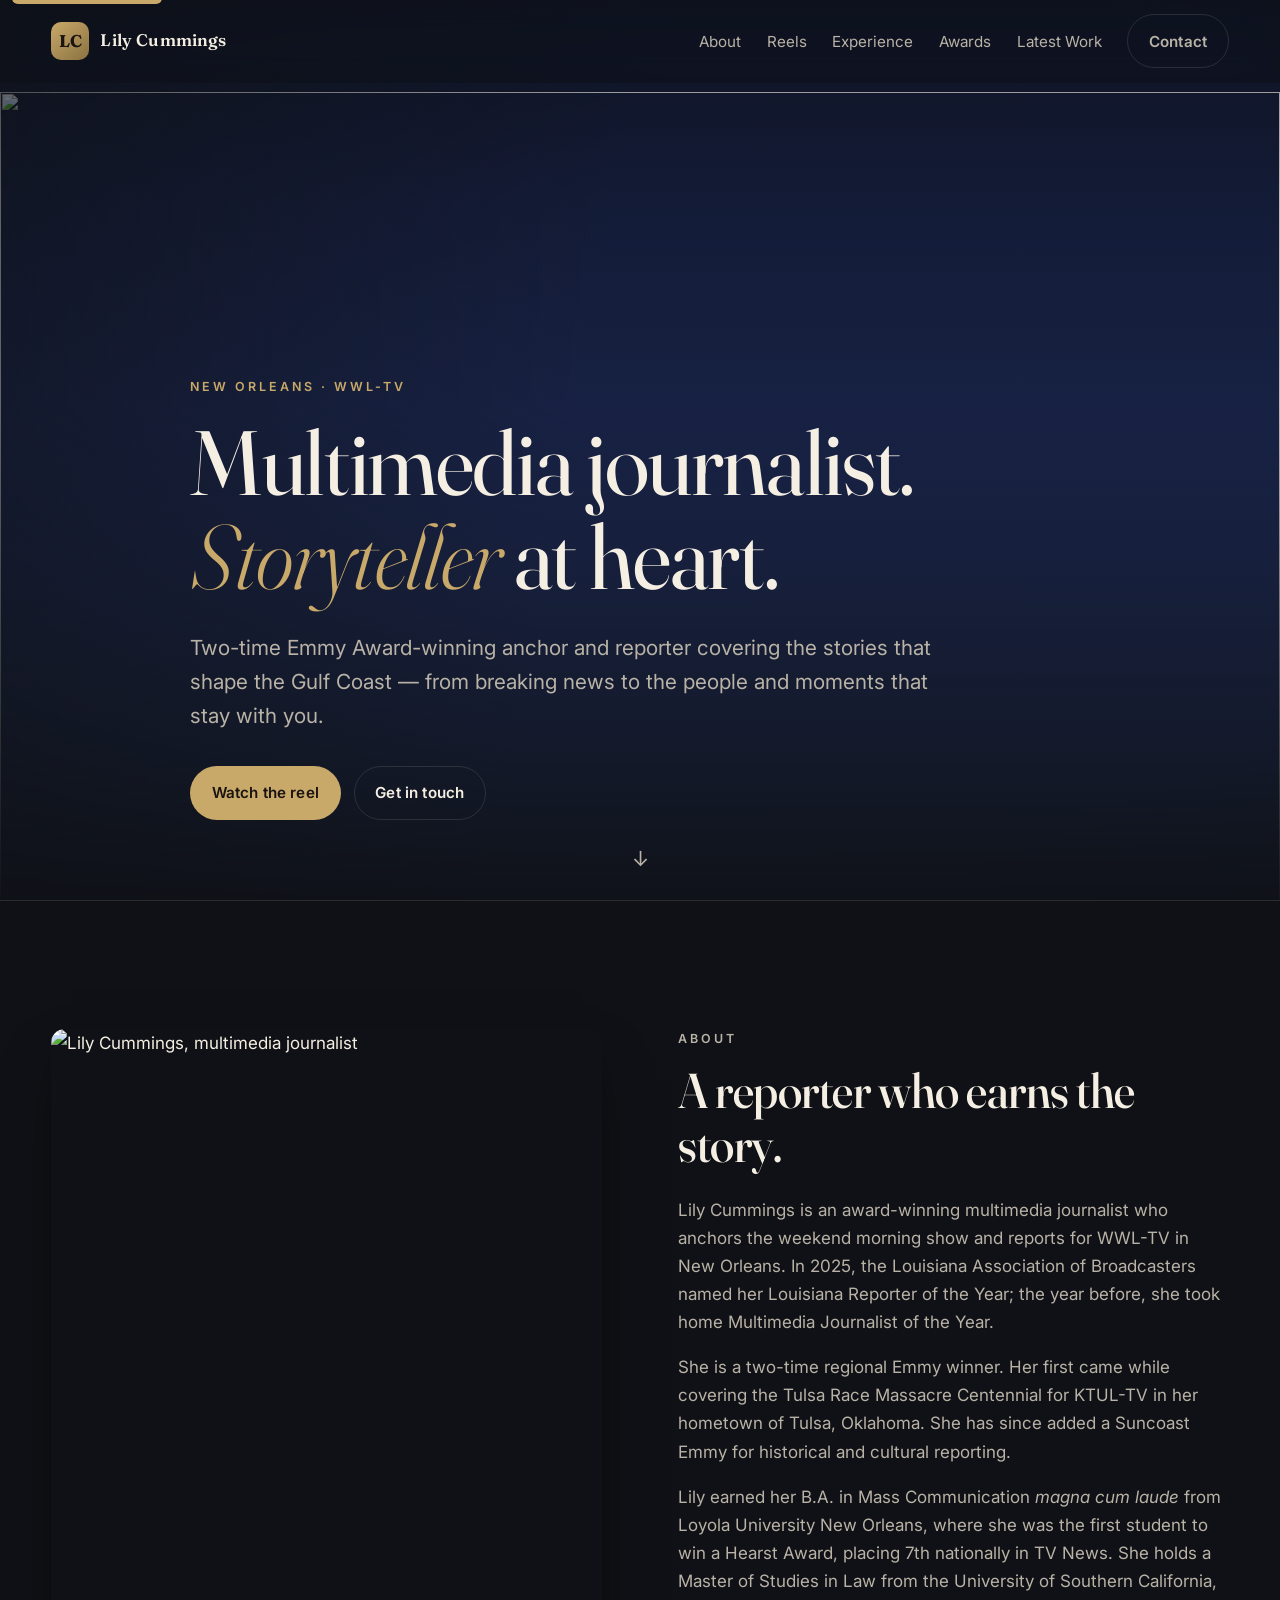
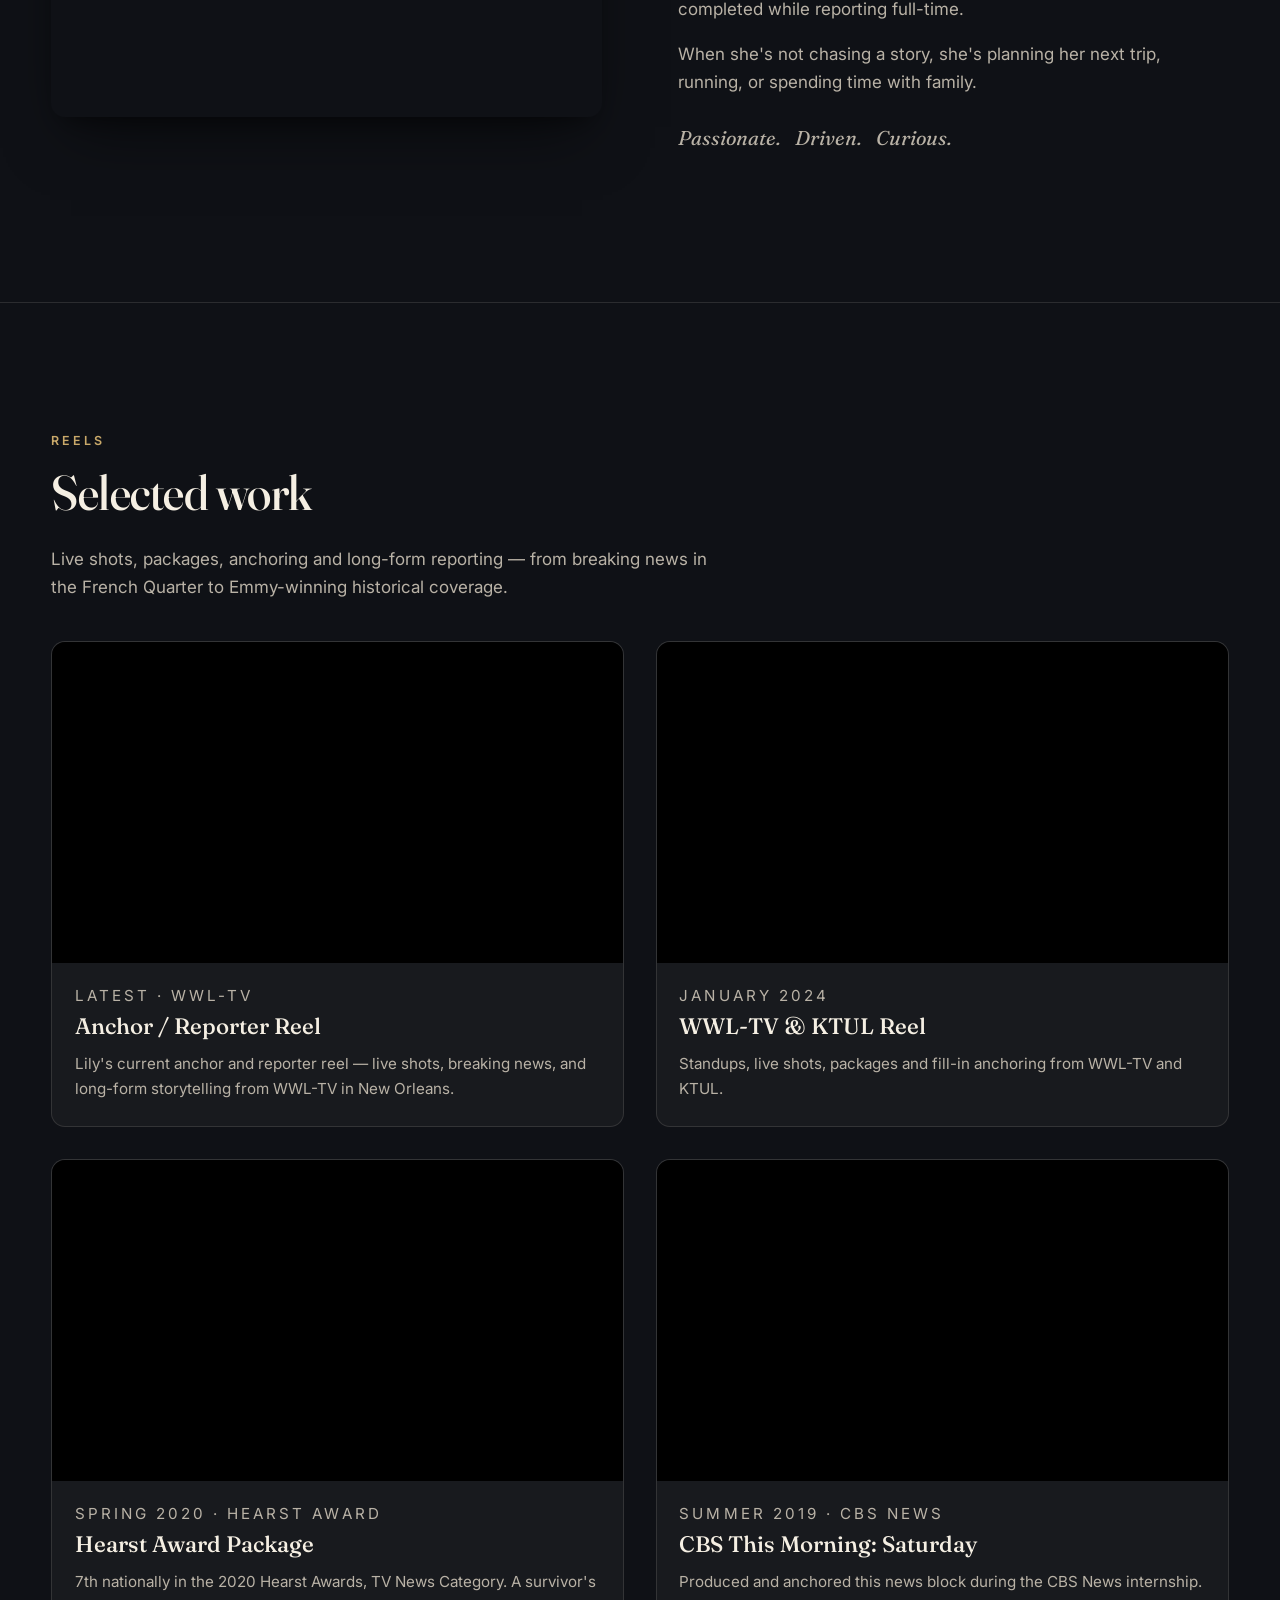
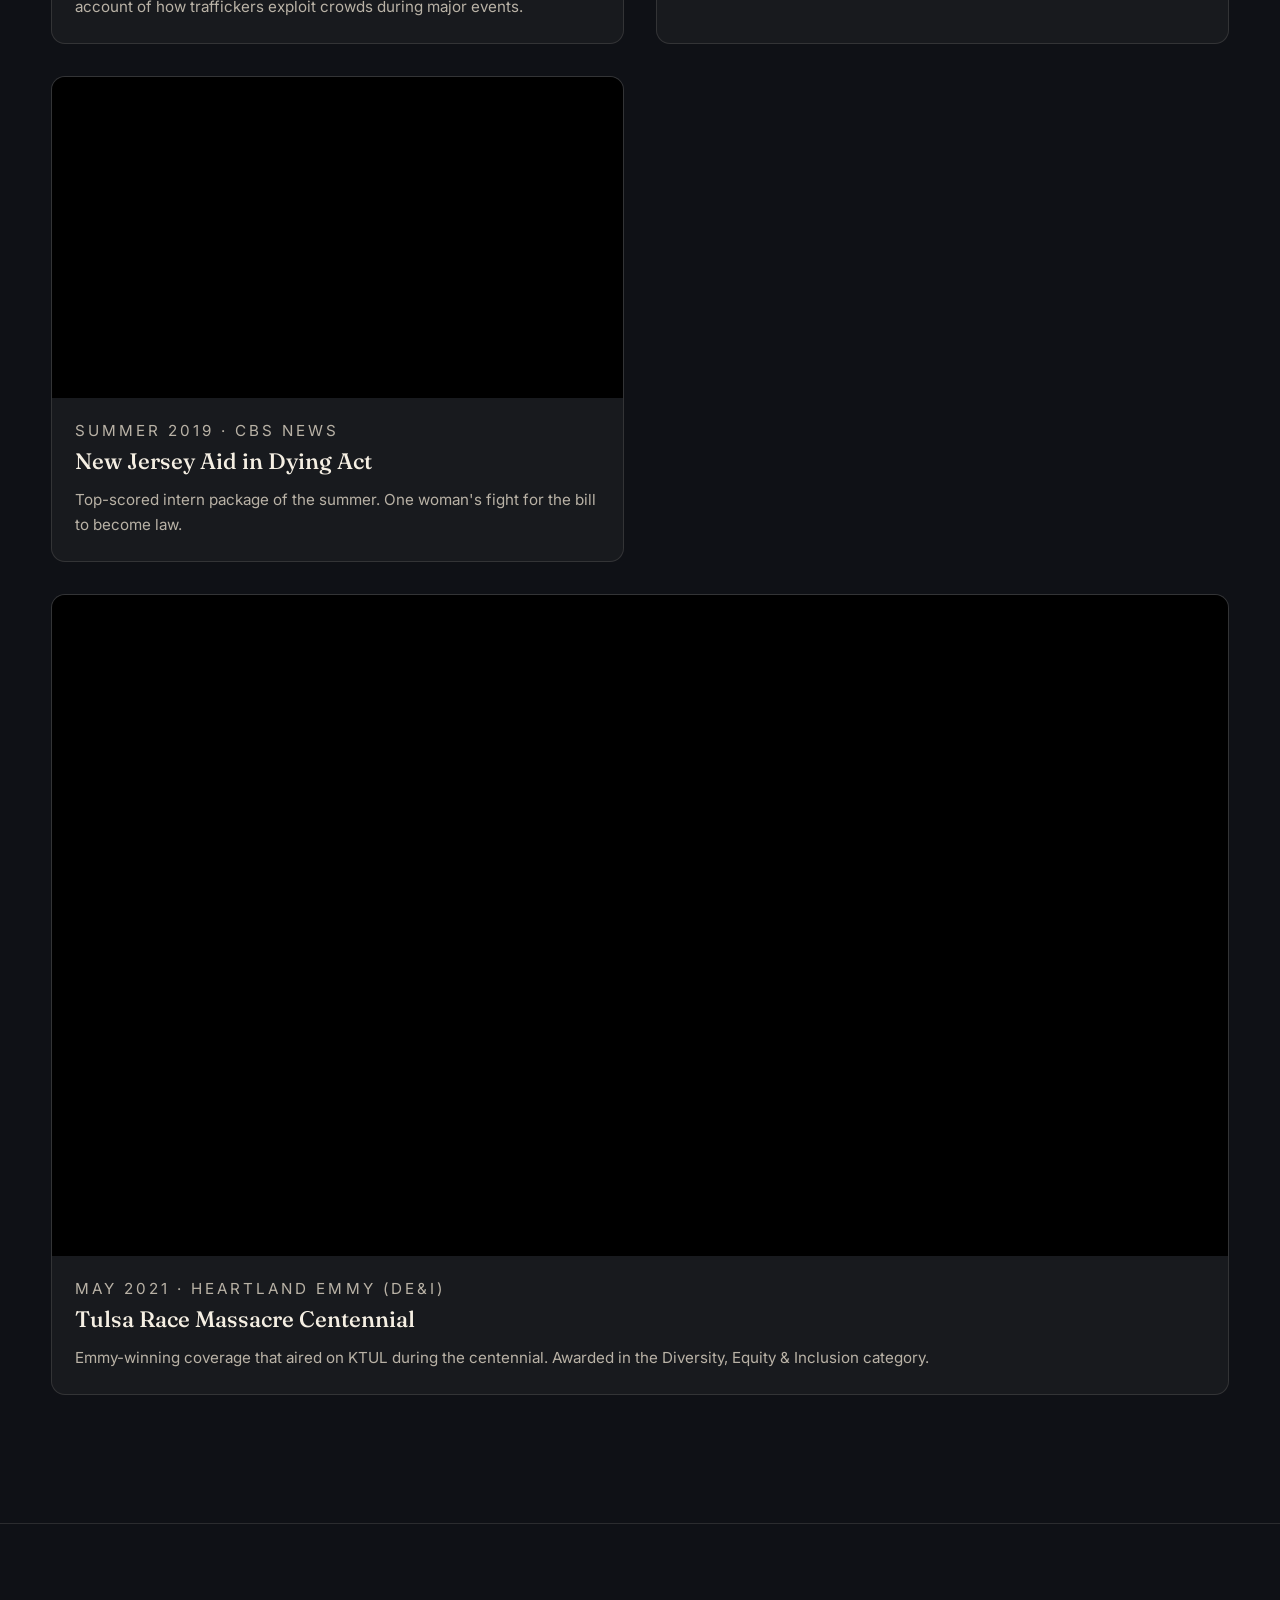
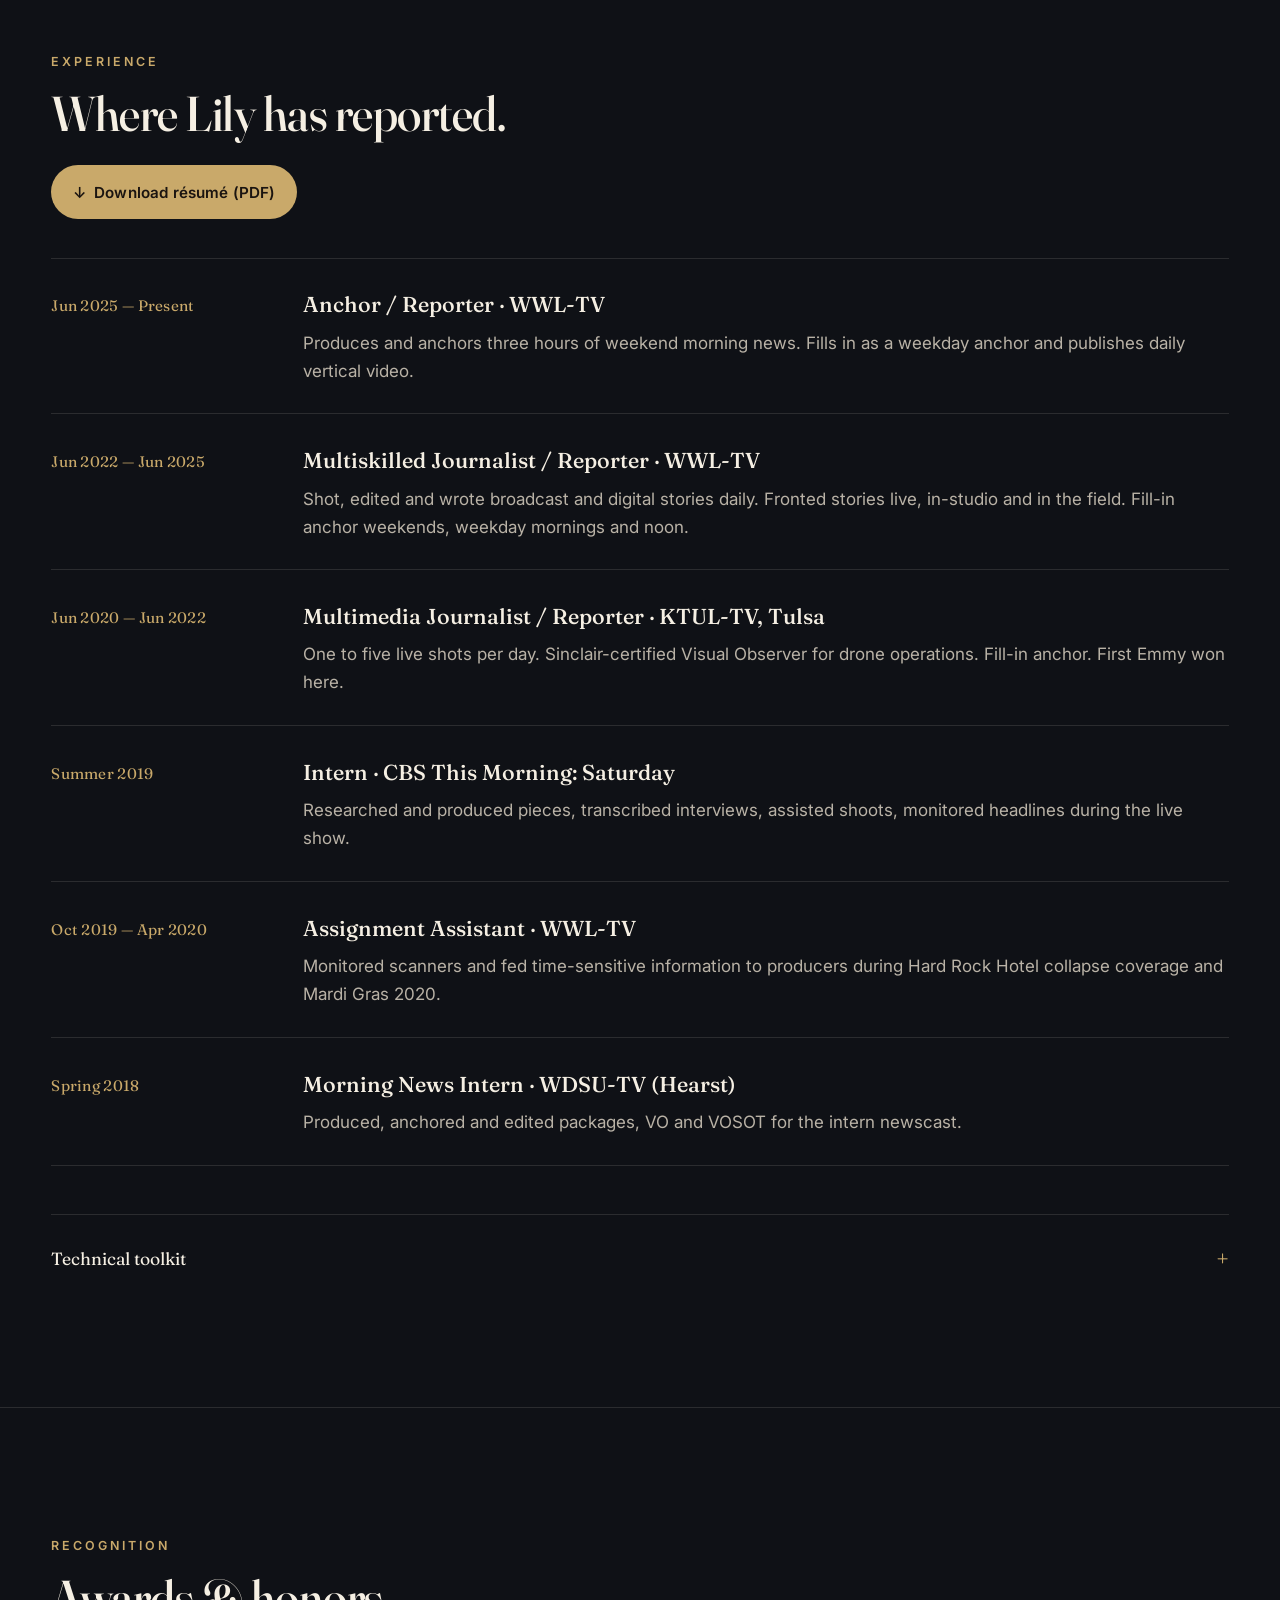
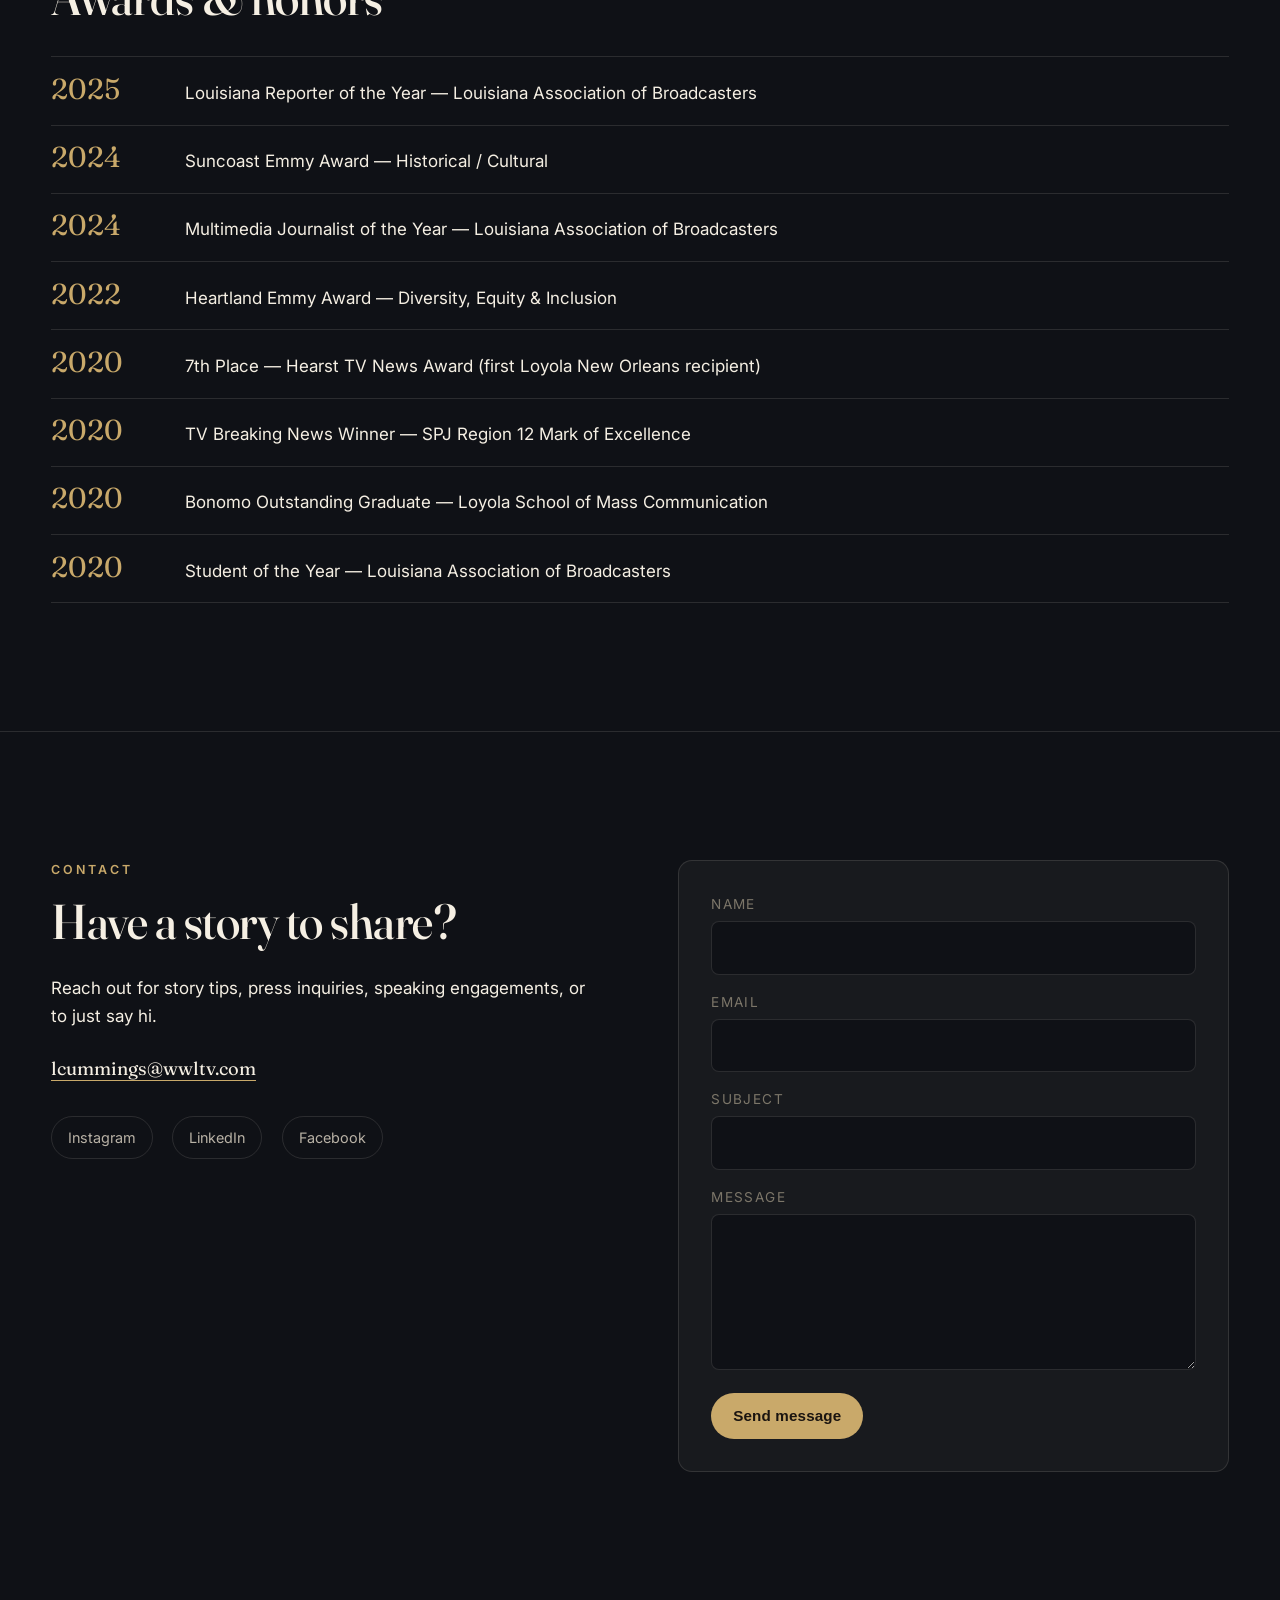
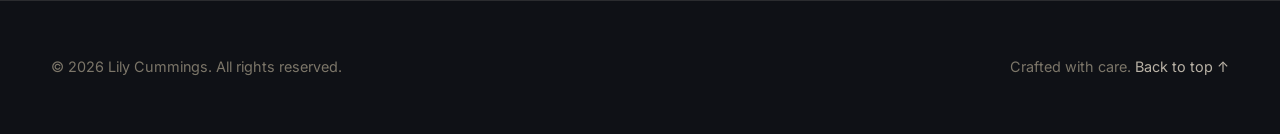
==== index.html @ 0816ac5d "Add Google Analytics; set canonical/OG URLs to lilycummings.net" ====
<!doctype html>
<html lang="en">
<head>
  <meta charset="utf-8" />
  <meta name="viewport" content="width=device-width,initial-scale=1,viewport-fit=cover" />

  <!-- Google Analytics (gtag.js) -->
  <script async src="https://www.googletagmanager.com/gtag/js?id=G-ZBFJQC0R68"></script>
  <script>
    window.dataLayer = window.dataLayer || [];
    function gtag(){dataLayer.push(arguments);}
    gtag('js', new Date());
    gtag('config', 'G-ZBFJQC0R68');
  </script>

  <title>Lily Cummings — Multimedia Journalist &amp; Storyteller</title>
  <meta name="description" content="Lily Cummings is a two-time Emmy Award-winning multimedia journalist and anchor at WWL-TV in New Orleans. Named 2025 Louisiana Reporter of the Year." />
  <meta name="theme-color" content="#0f1116" />
  <meta property="og:title" content="Lily Cummings — Multimedia Journalist &amp; Storyteller" />
  <meta property="og:description" content="Two-time Emmy Award-winning journalist. Anchor and reporter at WWL-TV New Orleans." />
  <meta property="og:type" content="website" />
  <meta property="og:url" content="https://lilycummings.net/" />
  <meta property="og:image" content="https://images.squarespace-cdn.com/content/v1/5a75201ca8b2b09456807637/1742954273022-K56XNR6MGUVE4GYNE5DS/1658166793202.jpg?format=1500w" />
  <meta name="twitter:card" content="summary_large_image" />
  <link rel="canonical" href="https://lilycummings.net/" />
  <link rel="preconnect" href="https://images.squarespace-cdn.com" crossorigin />
  <link rel="preconnect" href="https://fonts.googleapis.com" />
  <link rel="preconnect" href="https://fonts.gstatic.com" crossorigin />
  <link href="https://fonts.googleapis.com/css2?family=Fraunces:opsz,wght@9..144,300;9..144,400;9..144,500;9..144,600;9..144,700&family=Inter:wght@300;400;500;600;700&display=swap" rel="stylesheet" />
  <link rel="stylesheet" href="assets/css/styles.css" />
  <link rel="icon" href="data:image/svg+xml,%3Csvg xmlns='http://www.w3.org/2000/svg' viewBox='0 0 100 100'%3E%3Crect width='100' height='100' rx='20' fill='%230f1116'/%3E%3Ctext x='50' y='64' font-family='Georgia,serif' font-size='56' font-weight='700' text-anchor='middle' fill='%23f5e9d4'%3ELC%3C/text%3E%3C/svg%3E" />
  <script type="application/ld+json">
  {
    "@context": "https://schema.org",
    "@type": "Person",
    "name": "Lily Cummings",
    "jobTitle": "Multimedia Journalist & Anchor",
    "worksFor": { "@type": "Organization", "name": "WWL-TV" },
    "url": "https://lilycummings.net",
    "sameAs": [
      "https://www.instagram.com/lilyrcummings",
      "https://www.linkedin.com/in/lilycummings",
      "https://www.facebook.com/lilyrcummings"
    ],
    "award": [
      "Louisiana Reporter of the Year 2025",
      "Suncoast Emmy Award 2024",
      "Heartland Emmy Award 2022",
      "Louisiana Multimedia Journalist of the Year 2024"
    ]
  }
  </script>
</head>
<body>
  <a class="skip" href="#main">Skip to content</a>

  <header class="nav" id="top">
    <div class="wrap nav__wrap">
      <a class="brand" href="#top" aria-label="Lily Cummings home">
        <span class="brand__mark">LC</span>
        <span class="brand__name">Lily Cummings</span>
      </a>
      <nav aria-label="Primary">
        <button class="nav__toggle" aria-expanded="false" aria-controls="primary-nav">
          <span class="sr-only">Menu</span>
          <span class="hamburger"></span>
        </button>
        <ul id="primary-nav" class="nav__links">
          <li><a href="#about">About</a></li>
          <li><a href="#reels">Reels</a></li>
          <li><a href="#experience">Experience</a></li>
          <li><a href="#awards">Awards</a></li>
          <li><a href="latest-work.html">Latest Work</a></li>
          <li><a href="#contact" class="btn btn--ghost">Contact</a></li>
        </ul>
      </nav>
    </div>
  </header>

  <main id="main">

    <!-- HERO -->
    <section class="hero">
      <div class="hero__media" aria-hidden="true">
        <picture>
          <source media="(min-width: 900px)" srcset="https://images.squarespace-cdn.com/content/v1/5a75201ca8b2b09456807637/1742954273022-K56XNR6MGUVE4GYNE5DS/1658166793202.jpg?format=2500w" />
          <img src="https://images.squarespace-cdn.com/content/v1/5a75201ca8b2b09456807637/1742954273022-K56XNR6MGUVE4GYNE5DS/1658166793202.jpg?format=1500w" alt="" loading="eager" fetchpriority="high" />
        </picture>
        <div class="hero__scrim"></div>
      </div>
      <div class="wrap hero__content">
        <p class="eyebrow">New Orleans · WWL-TV</p>
        <h1 class="display">
          Multimedia journalist.<br/>
          <em>Storyteller</em> at heart.
        </h1>
        <p class="lede">Two-time Emmy Award-winning anchor and reporter covering the stories that shape the Gulf Coast — from breaking news to the people and moments that stay with you.</p>
        <div class="hero__cta">
          <a href="https://www.youtube.com/watch?v=0y6Oo0kJE-c" class="btn btn--primary" target="_blank" rel="noopener">Watch the reel</a>
          <a href="#contact" class="btn btn--ghost">Get in touch</a>
        </div>
      </div>
      <a href="#about" class="hero__scroll" aria-label="Scroll to about">↓</a>
    </section>

    <!-- ABOUT -->
    <section id="about" class="section section--about">
      <div class="wrap grid-2">
        <div class="about__portrait">
          <img src="https://images.squarespace-cdn.com/content/v1/5a75201ca8b2b09456807637/1647366698875-Y4DX6GKBU7SJWCOM5W9X/CDB02550.jpg?format=1500w" alt="Lily Cummings, multimedia journalist" loading="lazy" />
        </div>
        <div class="about__body">
          <p class="eyebrow">About</p>
          <h2 class="h2">A reporter who earns the story.</h2>
          <p>Lily Cummings is an award-winning multimedia journalist who anchors the weekend morning show and reports for WWL-TV in New Orleans. In 2025, the Louisiana Association of Broadcasters named her Louisiana Reporter of the Year; the year before, she took home Multimedia Journalist of the Year.</p>
          <p>She is a two-time regional Emmy winner. Her first came while covering the Tulsa Race Massacre Centennial for KTUL-TV in her hometown of Tulsa, Oklahoma. She has since added a Suncoast Emmy for historical and cultural reporting.</p>
          <p>Lily earned her B.A. in Mass Communication <em>magna cum laude</em> from Loyola University New Orleans, where she was the first student to win a Hearst Award, placing 7th nationally in TV News. She holds a Master of Studies in Law from the University of Southern California, completed while reporting full-time.</p>
          <p>When she's not chasing a story, she's planning her next trip, running, or spending time with family.</p>
          <p class="traits"><span>Passionate.</span> <span>Driven.</span> <span>Curious.</span></p>
        </div>
      </div>
    </section>

    <!-- REELS -->
    <section id="reels" class="section section--reels">
      <div class="wrap">
        <p class="eyebrow">Reels</p>
        <h2 class="h2">Selected work</h2>
        <p class="section__intro">Live shots, packages, anchoring and long-form reporting — from breaking news in the French Quarter to Emmy-winning historical coverage.</p>

        <div class="reels">
          <article class="reel">
            <div class="reel__video">
              <iframe loading="lazy" src="https://www.youtube-nocookie.com/embed/0y6Oo0kJE-c" title="Anchor / Reporter Reel — WWL-TV" frameborder="0" allow="accelerometer; clipboard-write; encrypted-media; gyroscope; picture-in-picture" allowfullscreen></iframe>
            </div>
            <div class="reel__meta">
              <p class="reel__date">Latest · WWL-TV</p>
              <h3>Anchor / Reporter Reel</h3>
              <p>Lily's current anchor and reporter reel — live shots, breaking news, and long-form storytelling from WWL-TV in New Orleans.</p>
            </div>
          </article>

          <article class="reel">
            <div class="reel__video">
              <iframe loading="lazy" src="https://www.youtube-nocookie.com/embed/0dmGEJnSeXY" title="Reel — WWL-TV & KTUL" frameborder="0" allow="accelerometer; clipboard-write; encrypted-media; gyroscope; picture-in-picture" allowfullscreen></iframe>
            </div>
            <div class="reel__meta">
              <p class="reel__date">January 2024</p>
              <h3>WWL-TV &amp; KTUL Reel</h3>
              <p>Standups, live shots, packages and fill-in anchoring from WWL-TV and KTUL.</p>
            </div>
          </article>

          <article class="reel">
            <div class="reel__video">
              <iframe loading="lazy" src="https://www.youtube-nocookie.com/embed/spApwLy397Y" title="Hearst Award winning package" frameborder="0" allow="accelerometer; clipboard-write; encrypted-media; gyroscope; picture-in-picture" allowfullscreen></iframe>
            </div>
            <div class="reel__meta">
              <p class="reel__date">Spring 2020 · Hearst Award</p>
              <h3>Hearst Award Package</h3>
              <p>7th nationally in the 2020 Hearst Awards, TV News Category. A survivor's account of how traffickers exploit crowds during major events.</p>
            </div>
          </article>

          <article class="reel">
            <div class="reel__video">
              <iframe loading="lazy" src="https://www.youtube-nocookie.com/embed/zpp04WCoBX4" title="CBS This Morning Saturday internship" frameborder="0" allow="accelerometer; clipboard-write; encrypted-media; gyroscope; picture-in-picture" allowfullscreen></iframe>
            </div>
            <div class="reel__meta">
              <p class="reel__date">Summer 2019 · CBS News</p>
              <h3>CBS This Morning: Saturday</h3>
              <p>Produced and anchored this news block during the CBS News internship.</p>
            </div>
          </article>

          <article class="reel">
            <div class="reel__video">
              <iframe loading="lazy" src="https://www.youtube-nocookie.com/embed/KzPQK1Sd-jA" title="CBS News internship package" frameborder="0" allow="accelerometer; clipboard-write; encrypted-media; gyroscope; picture-in-picture" allowfullscreen></iframe>
            </div>
            <div class="reel__meta">
              <p class="reel__date">Summer 2019 · CBS News</p>
              <h3>New Jersey Aid in Dying Act</h3>
              <p>Top-scored intern package of the summer. One woman's fight for the bill to become law.</p>
            </div>
          </article>

          <article class="reel reel--wide">
            <div class="reel__video">
              <iframe loading="lazy" src="https://www.youtube-nocookie.com/embed/oMusOHD01dM" title="Emmy Award winning story — Tulsa Race Massacre Centennial" frameborder="0" allow="accelerometer; clipboard-write; encrypted-media; gyroscope; picture-in-picture" allowfullscreen></iframe>
            </div>
            <div class="reel__meta">
              <p class="reel__date">May 2021 · Heartland Emmy (DE&amp;I)</p>
              <h3>Tulsa Race Massacre Centennial</h3>
              <p>Emmy-winning coverage that aired on KTUL during the centennial. Awarded in the Diversity, Equity &amp; Inclusion category.</p>
            </div>
          </article>
        </div>
      </div>
    </section>

    <!-- EXPERIENCE -->
    <section id="experience" class="section section--experience">
      <div class="wrap">
        <p class="eyebrow">Experience</p>
        <h2 class="h2">Where Lily has reported.</h2>
        <p class="exp-actions">
          <a class="btn btn--primary" href="assets/lily-cummings-resume.pdf" download="Lily-Cummings-Resume.pdf">
            <span aria-hidden="true">↓</span> Download résumé (PDF)
          </a>
        </p>

        <ol class="timeline">
          <li class="timeline__item">
            <div class="timeline__when">Jun 2025 — Present</div>
            <div class="timeline__what">
              <h3>Anchor / Reporter · WWL-TV</h3>
              <p>Produces and anchors three hours of weekend morning news. Fills in as a weekday anchor and publishes daily vertical video.</p>
            </div>
          </li>
          <li class="timeline__item">
            <div class="timeline__when">Jun 2022 — Jun 2025</div>
            <div class="timeline__what">
              <h3>Multiskilled Journalist / Reporter · WWL-TV</h3>
              <p>Shot, edited and wrote broadcast and digital stories daily. Fronted stories live, in-studio and in the field. Fill-in anchor weekends, weekday mornings and noon.</p>
            </div>
          </li>
          <li class="timeline__item">
            <div class="timeline__when">Jun 2020 — Jun 2022</div>
            <div class="timeline__what">
              <h3>Multimedia Journalist / Reporter · KTUL-TV, Tulsa</h3>
              <p>One to five live shots per day. Sinclair-certified Visual Observer for drone operations. Fill-in anchor. First Emmy won here.</p>
            </div>
          </li>
          <li class="timeline__item">
            <div class="timeline__when">Summer 2019</div>
            <div class="timeline__what">
              <h3>Intern · CBS This Morning: Saturday</h3>
              <p>Researched and produced pieces, transcribed interviews, assisted shoots, monitored headlines during the live show.</p>
            </div>
          </li>
          <li class="timeline__item">
            <div class="timeline__when">Oct 2019 — Apr 2020</div>
            <div class="timeline__what">
              <h3>Assignment Assistant · WWL-TV</h3>
              <p>Monitored scanners and fed time-sensitive information to producers during Hard Rock Hotel collapse coverage and Mardi Gras 2020.</p>
            </div>
          </li>
          <li class="timeline__item">
            <div class="timeline__when">Spring 2018</div>
            <div class="timeline__what">
              <h3>Morning News Intern · WDSU-TV (Hearst)</h3>
              <p>Produced, anchored and edited packages, VO and VOSOT for the intern newscast.</p>
            </div>
          </li>
        </ol>

        <details class="skills">
          <summary>Technical toolkit</summary>
          <div class="skills__grid">
            <div><h4>Shoot</h4><p>Sony · JVC · Canon DSLR · GoPro</p></div>
            <div><h4>Edit</h4><p>Avid · Adobe Premiere · Edius</p></div>
            <div><h4>Write</h4><p>AP Style · Broadcast writing · News releases</p></div>
          </div>
        </details>
      </div>
    </section>

    <!-- AWARDS -->
    <section id="awards" class="section section--awards">
      <div class="wrap">
        <p class="eyebrow">Recognition</p>
        <h2 class="h2">Awards &amp; honors</h2>
        <ul class="awards">
          <li><span class="awards__year">2025</span><span class="awards__label">Louisiana Reporter of the Year — Louisiana Association of Broadcasters</span></li>
          <li><span class="awards__year">2024</span><span class="awards__label">Suncoast Emmy Award — Historical / Cultural</span></li>
          <li><span class="awards__year">2024</span><span class="awards__label">Multimedia Journalist of the Year — Louisiana Association of Broadcasters</span></li>
          <li><span class="awards__year">2022</span><span class="awards__label">Heartland Emmy Award — Diversity, Equity &amp; Inclusion</span></li>
          <li><span class="awards__year">2020</span><span class="awards__label">7th Place — Hearst TV News Award (first Loyola New Orleans recipient)</span></li>
          <li><span class="awards__year">2020</span><span class="awards__label">TV Breaking News Winner — SPJ Region 12 Mark of Excellence</span></li>
          <li><span class="awards__year">2020</span><span class="awards__label">Bonomo Outstanding Graduate — Loyola School of Mass Communication</span></li>
          <li><span class="awards__year">2020</span><span class="awards__label">Student of the Year — Louisiana Association of Broadcasters</span></li>
        </ul>
      </div>
    </section>

    <!-- CONTACT -->
    <section id="contact" class="section section--contact">
      <div class="wrap grid-2">
        <div>
          <p class="eyebrow">Contact</p>
          <h2 class="h2">Have a story to share?</h2>
          <p>Reach out for story tips, press inquiries, speaking engagements, or to just say hi.</p>
          <p class="contact__emails">
            <a href="mailto:lcummings@wwltv.com">lcummings@wwltv.com</a>
          </p>
          <ul class="socials" aria-label="Social links">
            <li><a href="https://www.instagram.com/lilyrcummings" rel="me noopener" target="_blank">Instagram</a></li>
            <li><a href="https://www.linkedin.com/in/lilycummings" rel="me noopener" target="_blank">LinkedIn</a></li>
            <li><a href="https://www.facebook.com/lilyrcummings" rel="me noopener" target="_blank">Facebook</a></li>
          </ul>
        </div>
        <!-- Replace YOUR_FORM_ID with the ID from your Formspree form endpoint -->
        <form class="contact-form" action="https://formspree.io/f/YOUR_FORM_ID" method="POST" novalidate>
          <div class="field">
            <label for="cf-name">Name</label>
            <input id="cf-name" name="name" required autocomplete="name" />
          </div>
          <div class="field">
            <label for="cf-email">Email</label>
            <input id="cf-email" name="email" type="email" required autocomplete="email" />
          </div>
          <div class="field">
            <label for="cf-subject">Subject</label>
            <input id="cf-subject" name="subject" required />
          </div>
          <div class="field">
            <label for="cf-message">Message</label>
            <textarea id="cf-message" name="message" rows="5" required></textarea>
          </div>
          <!-- Sets the email subject line Lily sees in her inbox -->
          <input type="hidden" name="_subject" value="New message from lilycummings.com" />
          <!-- Honeypot: hidden from people, bots fill it in and get rejected -->
          <input type="text" name="_gotcha" tabindex="-1" autocomplete="off" aria-hidden="true" style="position:absolute; left:-9999px; width:1px; height:1px; opacity:0;" />
          <button type="submit" class="btn btn--primary">Send message</button>
          <p class="contact-form__note" role="status" aria-live="polite" hidden></p>
        </form>
      </div>
    </section>
  </main>

  <footer class="footer">
    <div class="wrap footer__wrap">
      <p>&copy; <span id="year"></span> Lily Cummings. All rights reserved.</p>
      <p class="footer__meta">Crafted with care. <a href="#top">Back to top ↑</a></p>
    </div>
  </footer>

  <script src="assets/js/main.js" defer></script>
</body>
</html>
---- assets/css/styles.css ----
/* =========================================================
   Lily Cummings — lilycummings.creativecorerail.com
   Modern editorial refresh. Single-file, no build step.
   ========================================================= */

:root{
  --bg: #0f1116;
  --bg-elev: #15181f;
  --ink: #f5efe3;
  --ink-dim: #b9b2a6;
  --ink-muted: #7c7669;
  --accent: #c9a96a;          /* warm editorial gold */
  --accent-ink: #1a1410;
  --line: rgba(245,239,227,.12);
  --card: rgba(245,239,227,.04);
  --focus: #f5c96b;

  --f-serif: "Fraunces", "Times New Roman", Georgia, serif;
  --f-sans:  "Inter", system-ui, -apple-system, "Segoe UI", Roboto, Helvetica, Arial, sans-serif;

  --wrap: 1180px;
  --radius: 14px;
  --shadow-lg: 0 30px 60px -20px rgba(0,0,0,.55), 0 12px 24px -12px rgba(0,0,0,.5);

  --ease: cubic-bezier(.2,.7,.2,1);
}

@media (prefers-reduced-motion: reduce){
  *,*::before,*::after{ animation:none!important; transition:none!important; scroll-behavior:auto!important; }
}

*,*::before,*::after{ box-sizing:border-box; }
html{ scroll-behavior:smooth; scroll-padding-top:72px; }
body{
  margin:0; background:var(--bg); color:var(--ink);
  font-family:var(--f-sans); font-size:17px; line-height:1.65;
  -webkit-font-smoothing:antialiased; text-rendering:optimizeLegibility;
  overflow-x:hidden;
}
img{ max-width:100%; display:block; height:auto; }
a{ color:var(--ink); text-decoration:none; transition:color .2s var(--ease); }
a:hover{ color:var(--accent); }
a:focus-visible, button:focus-visible, input:focus-visible, textarea:focus-visible, summary:focus-visible{
  outline:2px solid var(--focus); outline-offset:3px; border-radius:4px;
}

.sr-only{ position:absolute!important; width:1px; height:1px; padding:0; margin:-1px; overflow:hidden; clip:rect(0 0 0 0); white-space:nowrap; border:0; }
.skip{
  position:absolute; left:12px; top:-40px; background:var(--accent); color:var(--accent-ink);
  padding:8px 14px; border-radius:6px; font-weight:600; z-index:1000; transition:top .2s var(--ease);
}
.skip:focus{ top:12px; }

.wrap{ width:min(var(--wrap), 92%); margin-inline:auto; }

/* -------- Typography -------- */
.display{
  font-family:var(--f-serif); font-weight:400;
  font-size:clamp(2.6rem, 6.5vw + .5rem, 6.25rem);
  line-height:1.03; letter-spacing:-.015em; margin:.2em 0 .3em;
  font-variation-settings:"opsz" 144;
}
.display em{ font-style:italic; color:var(--accent); font-weight:300; }

.h2{
  font-family:var(--f-serif); font-weight:500;
  font-size:clamp(2rem, 3.2vw + .5rem, 3.25rem);
  line-height:1.1; letter-spacing:-.01em; margin:.2em 0 .5em;
  font-variation-settings:"opsz" 110;
}

.eyebrow{
  font-size:.78rem; letter-spacing:.24em; text-transform:uppercase;
  color:var(--accent); font-weight:600; margin:0 0 .9rem;
}

.lede{ font-size:clamp(1.05rem, 1.2vw + .7rem, 1.3rem); color:var(--ink-dim); max-width:60ch; }

/* -------- Nav -------- */
.nav{
  position:fixed; inset:0 0 auto 0; z-index:50;
  backdrop-filter:saturate(140%) blur(14px);
  -webkit-backdrop-filter:saturate(140%) blur(14px);
  background:rgba(15,17,22,.55);
  border-bottom:1px solid transparent;
  transition:background .3s var(--ease), border-color .3s var(--ease);
}
.nav.is-scrolled{ background:rgba(15,17,22,.92); border-bottom-color:var(--line); }
.nav__wrap{ display:flex; align-items:center; justify-content:space-between; padding:14px 0; }
.brand{ display:flex; align-items:center; gap:.7rem; font-weight:600; }
.brand__mark{
  display:inline-grid; place-items:center; width:38px; height:38px; border-radius:10px;
  background:linear-gradient(140deg, var(--accent), #8a7240);
  color:var(--accent-ink); font-family:var(--f-serif); font-weight:700; letter-spacing:-.02em;
}
.brand__name{ font-family:var(--f-serif); font-size:1.05rem; letter-spacing:.01em; }

.nav__links{
  list-style:none; display:flex; gap:1.6rem; align-items:center; margin:0; padding:0;
}
.nav__links a{ font-size:.95rem; color:var(--ink-dim); }
.nav__links a:hover{ color:var(--ink); }
.nav__toggle{
  display:none; background:transparent; border:0; padding:10px; cursor:pointer;
}
.hamburger, .hamburger::before, .hamburger::after{
  content:""; display:block; width:24px; height:2px; background:var(--ink); border-radius:2px;
  transition:transform .3s var(--ease), opacity .2s var(--ease);
}
.hamburger{ position:relative; }
.hamburger::before{ position:absolute; top:-7px; }
.hamburger::after{ position:absolute; top:7px; }
.nav__toggle[aria-expanded="true"] .hamburger{ background:transparent; }
.nav__toggle[aria-expanded="true"] .hamburger::before{ transform:translateY(7px) rotate(45deg); }
.nav__toggle[aria-expanded="true"] .hamburger::after{ transform:translateY(-7px) rotate(-45deg); }

/* -------- Buttons -------- */
.btn{
  display:inline-flex; align-items:center; justify-content:center; gap:.5rem;
  padding:.85rem 1.3rem; border-radius:999px; border:1px solid transparent;
  font-weight:600; font-size:.95rem; cursor:pointer; transition:all .2s var(--ease);
  letter-spacing:.01em;
}
.btn--primary{ background:var(--accent); color:var(--accent-ink); }
.btn--primary:hover{ background:#dcbb7a; color:var(--accent-ink); transform:translateY(-1px); }
.btn--ghost{ background:transparent; color:var(--ink); border-color:var(--line); }
.btn--ghost:hover{ background:rgba(245,239,227,.06); color:var(--ink); }

/* -------- Hero -------- */
.hero{
  position:relative; min-height:100svh; display:flex; align-items:flex-end;
  padding:120px 0 80px; overflow:hidden; isolation:isolate;
}
.hero__media{
  position:absolute; inset:0; z-index:-1;
  /* Headroom: how far the photo is pushed down so the top of her head clears the nav */
  --hero-drop: 92px;
  /* Navy fill behind the exposed top strip, tuned to the Emmy step-and-repeat backdrop */
  background:linear-gradient(180deg, #10162b 0%, #1b2750 62%, #20305c 100%);
}
.hero__media img{
  width:100%; height:100%; object-fit:cover; object-position:center top;
  filter:contrast(1.04) saturate(1.05);
  transform:translateY(var(--hero-drop)) scale(1.04); transform-origin:center top;
  animation: kenburns 18s ease-out both;
  will-change:transform;
}
@media (min-width: 1200px){
  .hero__media img{ object-position:center top; }
}
@media (max-width: 700px){
  .hero__media{ --hero-drop: 64px; }
  .hero__media img{ object-position:center 8%; }
}
@media (prefers-reduced-motion: reduce){
  .hero__media img{ animation:none; transform:translateY(var(--hero-drop)) scale(1.04); }
}
@keyframes kenburns{
  from{ transform:translateY(var(--hero-drop)) scale(1.08); }
  to{   transform:translateY(var(--hero-drop)) scale(1.0); }
}
.hero__scrim{
  position:absolute; inset:0;
  background:
    /* Bottom darkening so headline + CTAs read crisp */
    linear-gradient(180deg,
      rgba(15,17,22,.35) 0%,
      rgba(15,17,22,.05) 22%,
      rgba(15,17,22,.05) 45%,
      rgba(15,17,22,.55) 75%,
      rgba(15,17,22,.96) 100%),
    /* Subtle left-side gradient pulls eye to the text block */
    linear-gradient(100deg,
      rgba(15,17,22,.55) 0%,
      rgba(15,17,22,0) 45%);
}
/* Soft vignette baked into the media layer, so it sits behind content */
.hero__media::after{
  content:""; position:absolute; inset:0; pointer-events:none;
  background:radial-gradient(120% 85% at 55% 45%, transparent 58%, rgba(15,17,22,.5) 100%);
}
.hero__content{ max-width:900px; animation:rise .9s var(--ease) both; }
.hero__cta{ display:flex; flex-wrap:wrap; gap:.8rem; margin-top:2rem; }
.hero__scroll{
  position:absolute; bottom:24px; left:50%; transform:translateX(-50%);
  color:var(--ink-dim); font-size:1.3rem; animation:bob 2.2s var(--ease) infinite;
}

@keyframes rise{ from{ opacity:0; transform:translateY(16px);} to{ opacity:1; transform:none; } }
@keyframes bob{ 0%,100%{ transform:translate(-50%,0);} 50%{ transform:translate(-50%,8px);} }

/* -------- Sections -------- */
.section{ padding:clamp(4rem, 10vw, 8rem) 0; border-top:1px solid var(--line); }
.section__intro{ max-width:62ch; color:var(--ink-dim); margin-bottom:2.5rem; }

.grid-2{ display:grid; grid-template-columns:1fr 1fr; gap:clamp(2rem, 6vw, 5rem); align-items:start; }

/* About */
.about__portrait{ position:sticky; top:100px; }
.about__portrait img{
  border-radius:var(--radius); box-shadow:var(--shadow-lg);
  aspect-ratio: 4/5; object-fit:cover;
}
.about__body p{ color:var(--ink-dim); }
.about__body p + p{ margin-top:1rem; }
.traits{ margin-top:1.6rem!important; font-family:var(--f-serif); font-style:italic; font-size:1.25rem; color:var(--ink); }
.traits span{ padding-right:.6rem; }

/* Reels */
.reels{
  display:grid; grid-template-columns:repeat(2,1fr); gap:2rem; margin-top:1rem;
}
.reel{
  background:var(--card); border:1px solid var(--line); border-radius:var(--radius);
  overflow:hidden; transition:transform .3s var(--ease), border-color .3s var(--ease);
}
.reel:hover{ transform:translateY(-3px); border-color:rgba(201,169,106,.5); }
.reel--wide{ grid-column:1 / -1; }
.reel__video{ position:relative; aspect-ratio:16/9; background:#000; }
.reel__video iframe{ position:absolute; inset:0; width:100%; height:100%; border:0; }
.reel__meta{ padding:1.25rem 1.4rem 1.5rem; }
.reel__date{ font-size:.78rem; letter-spacing:.2em; text-transform:uppercase; color:var(--accent); margin:0 0 .5rem; }
.reel__meta h3{ font-family:var(--f-serif); font-size:1.4rem; margin:0 0 .4rem; font-weight:500; }
.reel__meta p{ color:var(--ink-dim); margin:0; font-size:.95rem; }

/* Experience timeline */
.timeline{ list-style:none; padding:0; margin:2rem 0 0; counter-reset:step; }
.timeline__item{
  display:grid; grid-template-columns:220px 1fr; gap:2rem;
  padding:1.8rem 0; border-top:1px solid var(--line);
}
.timeline__item:last-child{ border-bottom:1px solid var(--line); }
.timeline__when{
  font-family:var(--f-serif); font-size:.95rem; color:var(--accent);
  letter-spacing:.02em; padding-top:.35rem;
}
.timeline__what h3{ font-family:var(--f-serif); font-weight:500; font-size:1.35rem; margin:0 0 .35rem; }
.timeline__what p{ color:var(--ink-dim); margin:0; }

.skills{ margin-top:3rem; border-top:1px solid var(--line); padding-top:1.5rem; }
.skills > summary{
  list-style:none; cursor:pointer; font-family:var(--f-serif); font-size:1.1rem;
  color:var(--ink); display:flex; justify-content:space-between; align-items:center;
}
.skills > summary::-webkit-details-marker{ display:none; }
.skills > summary::after{ content:"+"; font-size:1.5rem; color:var(--accent); transition:transform .3s var(--ease); }
.skills[open] > summary::after{ transform:rotate(45deg); }
.skills__grid{ display:grid; grid-template-columns:repeat(3,1fr); gap:1.5rem; margin-top:1.5rem; }
.skills__grid h4{ font-family:var(--f-serif); font-weight:500; margin:0 0 .3rem; color:var(--accent); font-size:.9rem; letter-spacing:.2em; text-transform:uppercase; }
.skills__grid p{ margin:0; color:var(--ink-dim); }

/* Awards */
.awards{ list-style:none; padding:0; margin:2rem 0 0; }
.awards li{
  display:grid; grid-template-columns:110px 1fr; gap:1.5rem; align-items:baseline;
  padding:1.1rem 0; border-top:1px solid var(--line);
}
.awards li:last-child{ border-bottom:1px solid var(--line); }
.awards__year{
  font-family:var(--f-serif); font-size:1.8rem; font-weight:400; color:var(--accent);
  line-height:1;
}
.awards__label{ color:var(--ink); }

/* Contact */
.contact__emails{ margin:1.5rem 0; font-family:var(--f-serif); font-size:1.15rem; }
.contact__emails a{ color:var(--ink); border-bottom:1px solid var(--accent); }
.contact__emails a:hover{ color:var(--accent); }
.socials{ list-style:none; padding:0; margin:2rem 0 0; display:flex; gap:1.2rem; flex-wrap:wrap; }
.socials a{
  display:inline-block; padding:.55rem 1rem; border:1px solid var(--line); border-radius:999px;
  color:var(--ink-dim); font-size:.9rem;
}
.socials a:hover{ color:var(--accent); border-color:var(--accent); }

.contact-form{
  background:var(--card); border:1px solid var(--line); border-radius:var(--radius);
  padding:2rem; display:grid; gap:1rem;
}
.field{ display:grid; gap:.35rem; }
.field label{ font-size:.85rem; letter-spacing:.1em; text-transform:uppercase; color:var(--ink-muted); }
.field input, .field textarea{
  background:var(--bg); color:var(--ink); border:1px solid var(--line);
  padding:.8rem 1rem; border-radius:8px; font:inherit; font-size:.98rem;
  transition:border-color .2s var(--ease);
}
.field input:focus, .field textarea:focus{ border-color:var(--accent); outline:none; }
.field textarea{ resize:vertical; min-height:120px; }
.contact-form .btn{ justify-self:start; margin-top:.4rem; }

/* Footer */
.footer{ border-top:1px solid var(--line); padding:2.5rem 0; color:var(--ink-muted); font-size:.9rem; }
.footer__wrap{ display:flex; justify-content:space-between; align-items:center; gap:1rem; flex-wrap:wrap; }
.footer a{ color:var(--ink-dim); }

/* Reveal on scroll */
.reveal{ opacity:0; transform:translateY(20px); transition:opacity .8s var(--ease), transform .8s var(--ease); }
.reveal.is-in{ opacity:1; transform:none; }

/* -------- Responsive -------- */
@media (max-width: 900px){
  .grid-2{ grid-template-columns:1fr; }
  .about__portrait{ position:static; }
  .reels{ grid-template-columns:1fr; }
  .reel--wide{ grid-column:auto; }
  .timeline__item{ grid-template-columns:1fr; gap:.35rem; }
  .timeline__when{ padding-top:0; }
  .skills__grid{ grid-template-columns:1fr; }
  .awards li{ grid-template-columns:70px 1fr; gap:1rem; }
  .awards__year{ font-size:1.25rem; }

  .nav__toggle{ display:inline-flex; }
  .nav__links{
    position:fixed; top:66px; right:4%; left:4%;
    background:var(--bg-elev); border:1px solid var(--line); border-radius:var(--radius);
    padding:1rem 1.2rem; flex-direction:column; gap:.4rem; align-items:stretch;
    transform:translateY(-8px); opacity:0; pointer-events:none;
    transition:opacity .25s var(--ease), transform .25s var(--ease);
  }
  .nav__links.is-open{ opacity:1; transform:none; pointer-events:auto; }
  .nav__links li{ border-bottom:1px solid var(--line); }
  .nav__links li:last-child{ border-bottom:0; }
  .nav__links a{ display:block; padding:.8rem 0; }
  .nav__links .btn{ margin-top:.3rem; }
}

@media (max-width: 560px){
  .hero{ padding:110px 0 70px; min-height:92svh; }
  .contact-form{ padding:1.4rem; }
}

/* -------- Latest Work page -------- */
/* Solid nav on interior pages (no hero behind it) */
.nav--solid{ background:rgba(15,17,22,.92); border-bottom:1px solid var(--line); }

/* Interior page section clears the fixed nav */
.section--page{ padding-top:clamp(7rem, 12vh, 9rem); border-top:0; }

.stories{
  display:grid; grid-template-columns:repeat(2, 1fr); gap:1.5rem; margin-top:2.6rem;
}
.story{
  display:flex; flex-direction:column;
  background:var(--card); border:1px solid var(--line); border-radius:var(--radius);
  padding:1.6rem 1.7rem;
  transition:transform .3s var(--ease), border-color .3s var(--ease);
}
.story:hover{ transform:translateY(-3px); border-color:rgba(201,169,106,.5); }
.story--feature{ grid-column:1 / -1; }

.story__meta{
  display:flex; align-items:center; gap:.7rem; flex-wrap:wrap;
  font-size:.72rem; letter-spacing:.16em; text-transform:uppercase; margin-bottom:.9rem;
}
.story__source{
  display:inline-flex; align-items:center; padding:.22rem .65rem;
  border:1px solid var(--line); border-radius:999px; color:var(--accent); letter-spacing:.12em;
}
.story__date{ color:var(--ink-muted); }

.story h3{
  font-family:var(--f-serif); font-weight:500; line-height:1.22; margin:0 0 .65rem;
  font-size:1.35rem;
}
.story--feature h3{ font-size:clamp(1.6rem, 2.4vw + .5rem, 2.25rem); }
.story h3 a{ color:var(--ink); }
.story h3 a:hover{ color:var(--accent); }
.story p{ color:var(--ink-dim); margin:0 0 1.3rem; font-size:.97rem; }
.story--feature p{ max-width:70ch; font-size:1.05rem; }

.story__link{ margin-top:auto; align-self:flex-start; font-size:.9rem; font-weight:600; color:var(--accent); letter-spacing:.02em; }
.story__link:hover{ color:var(--ink); }

.stories-foot{ margin-top:2.6rem; color:var(--ink-muted); font-size:.92rem; }
.stories-foot a{ color:var(--ink-dim); border-bottom:1px solid var(--accent); }
.stories-foot a:hover{ color:var(--accent); }

@media (max-width: 900px){
  .stories{ grid-template-columns:1fr; }
}

/* Résumé download button in Experience */
.exp-actions{ margin:.4rem 0 2.4rem; }
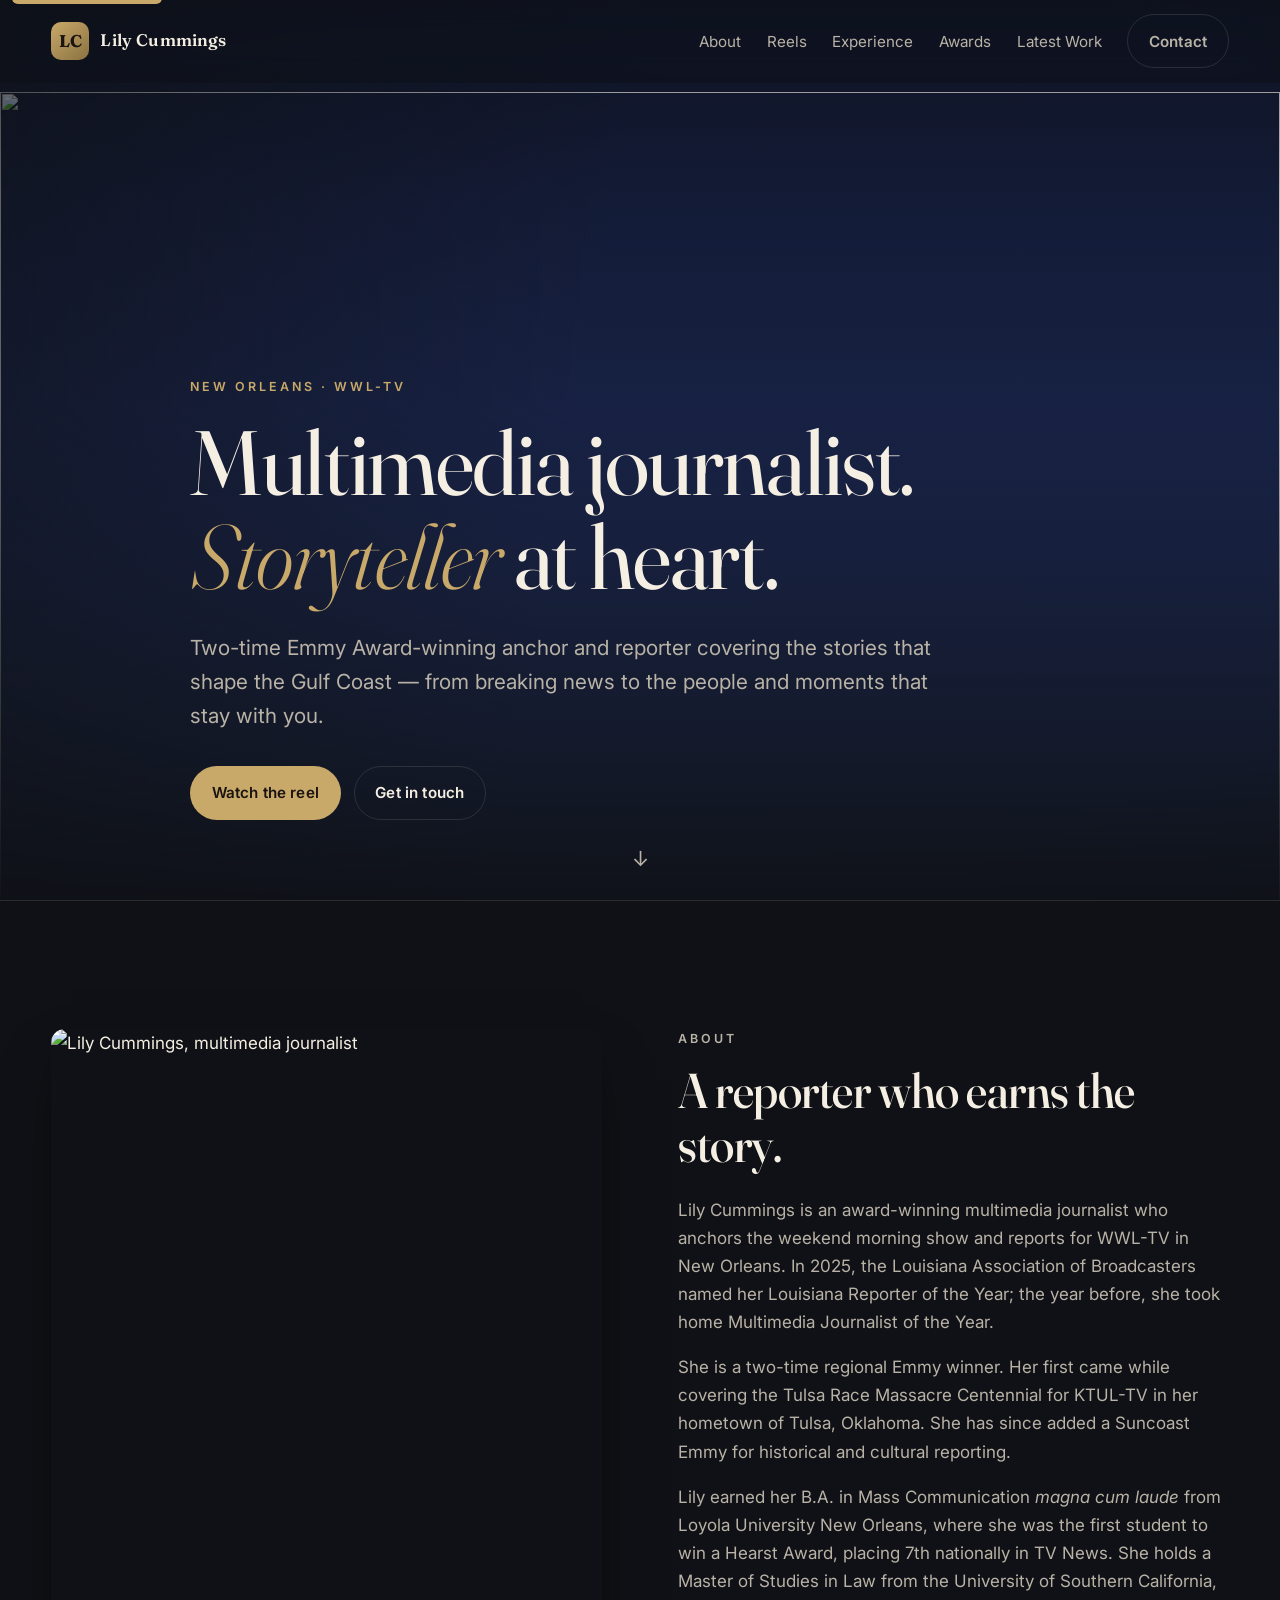
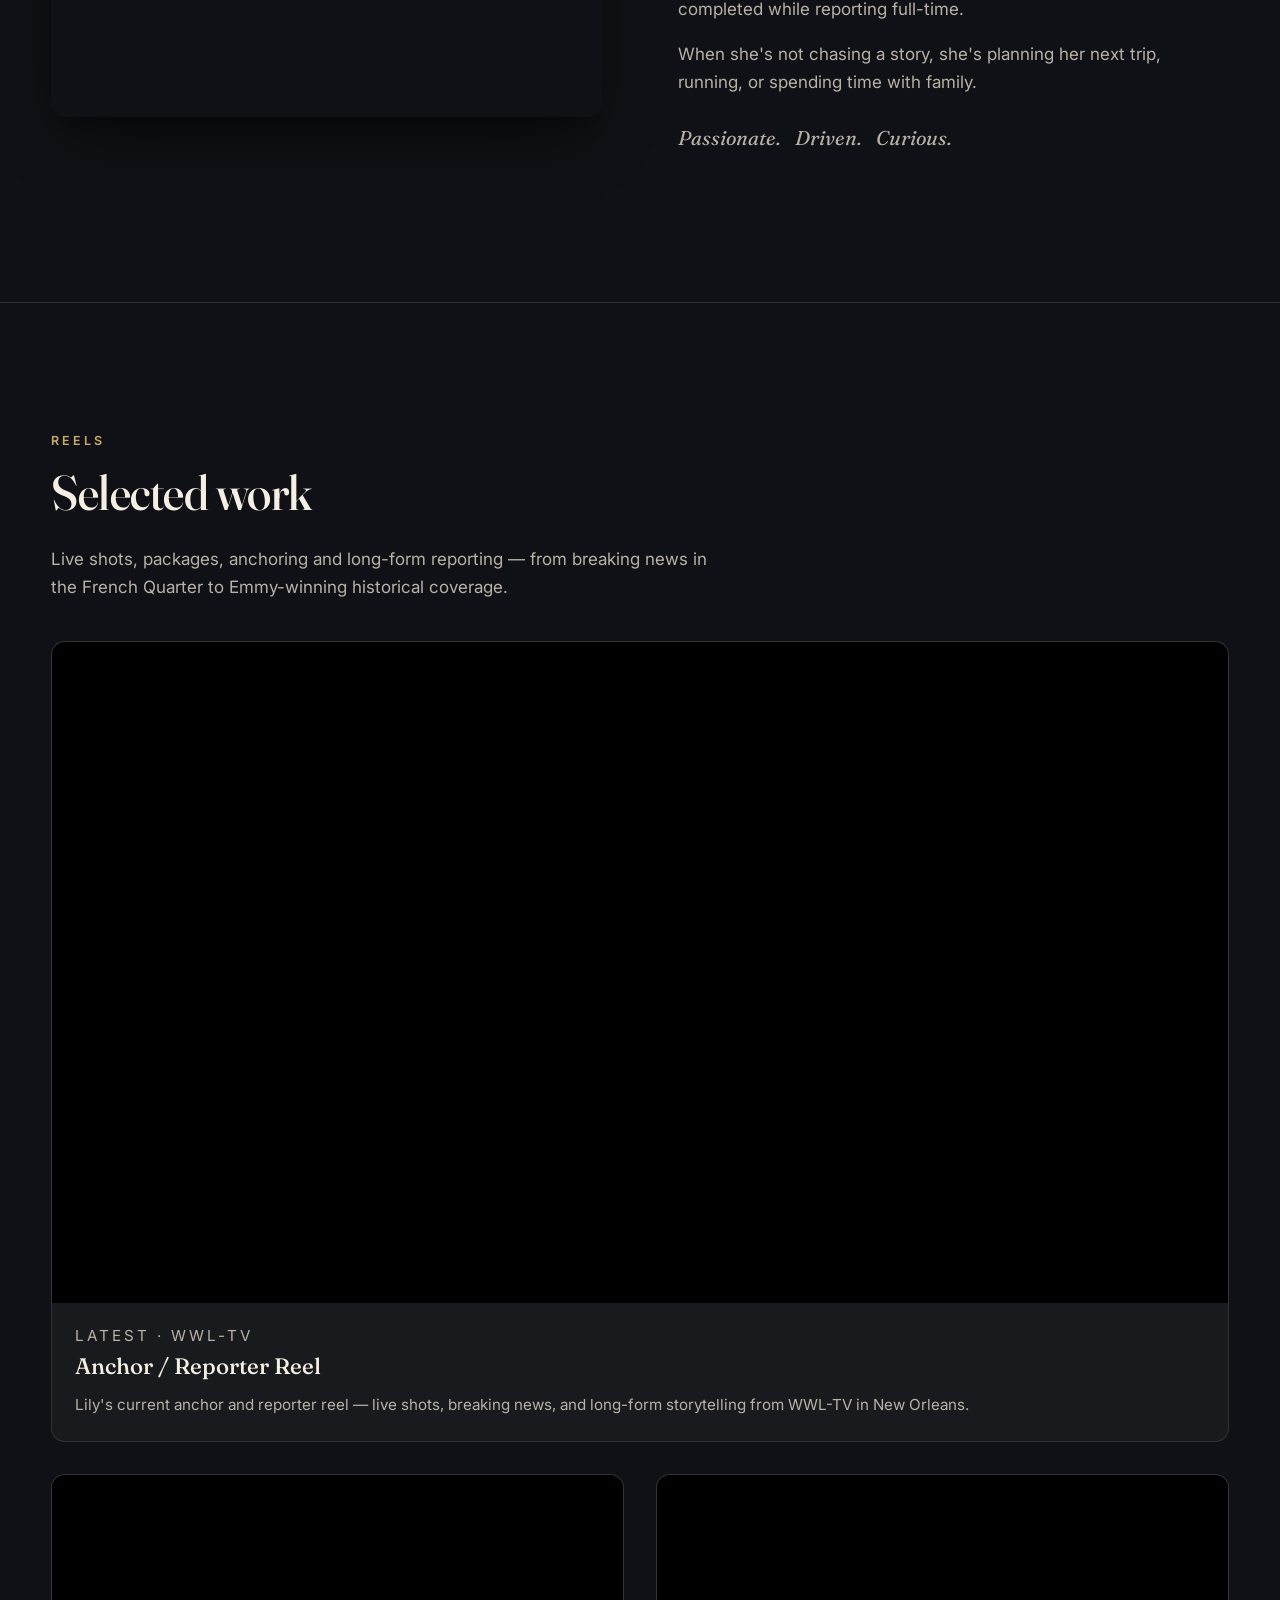
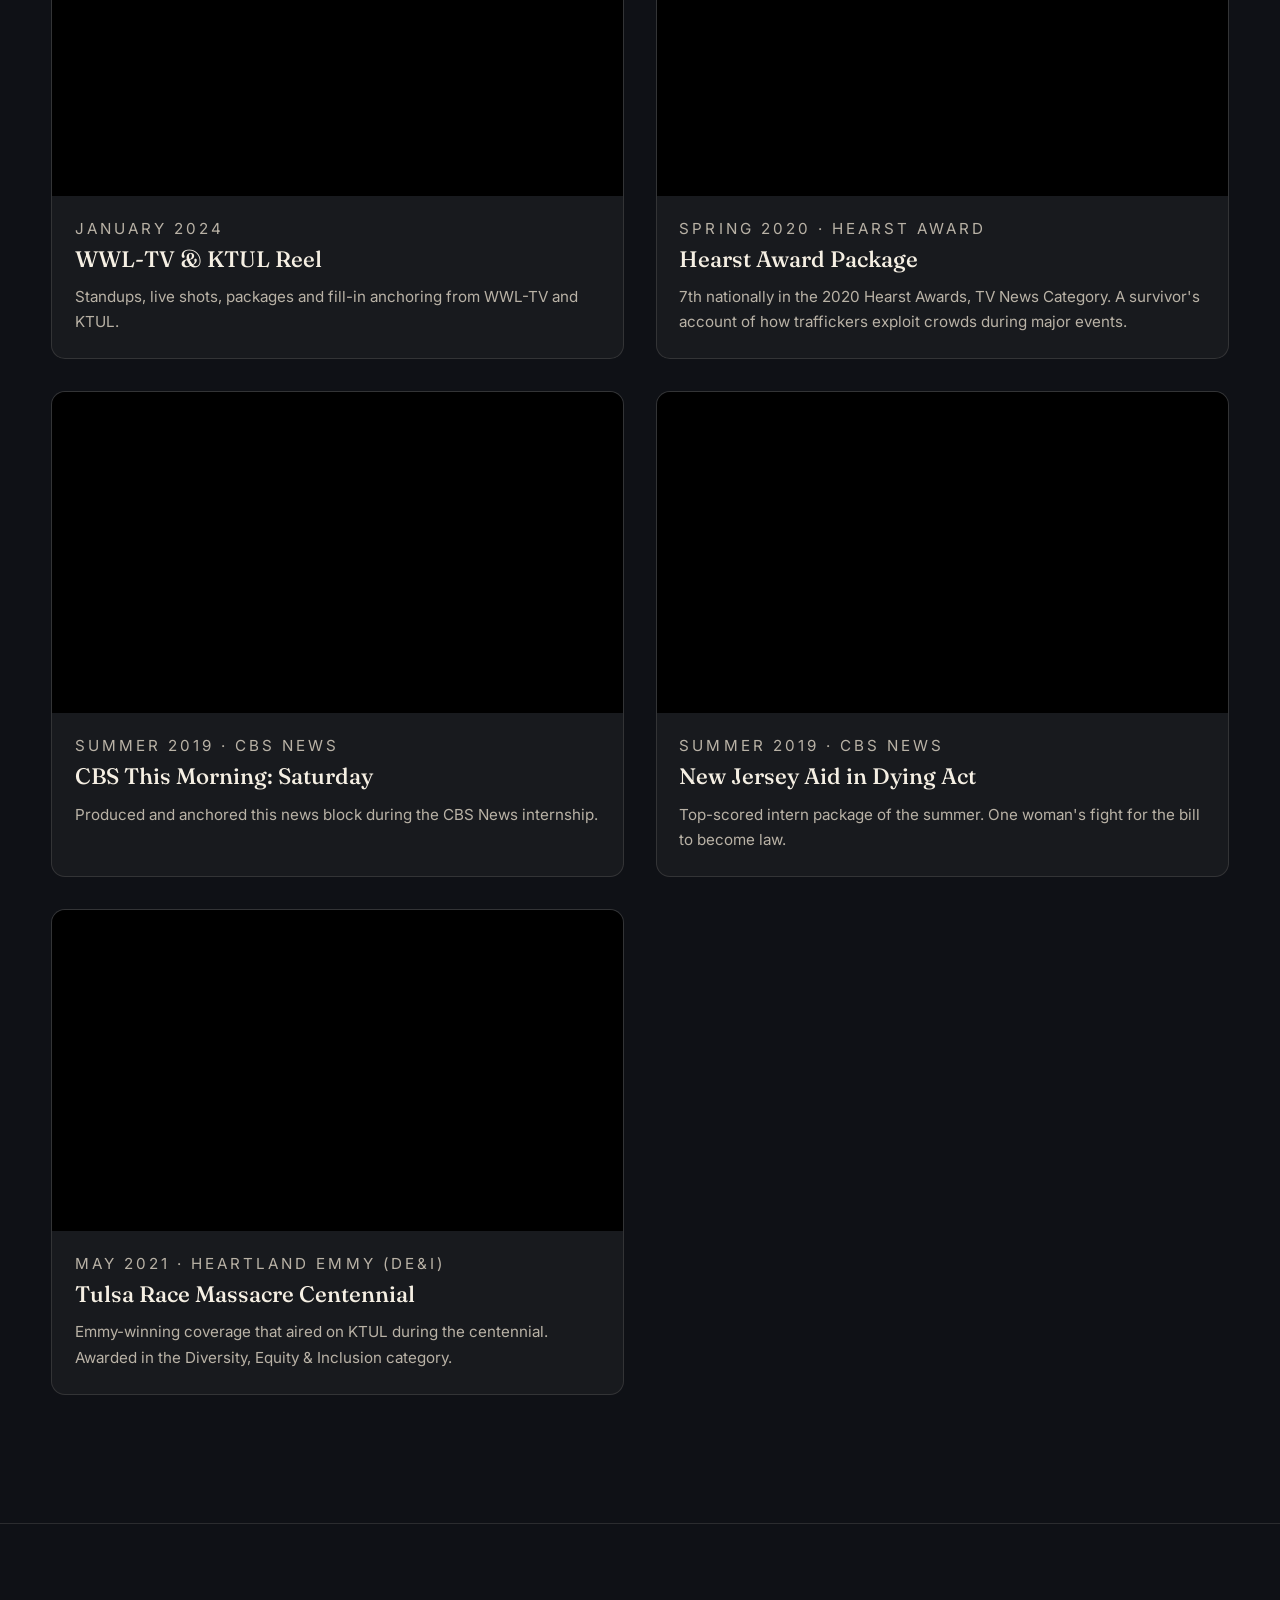
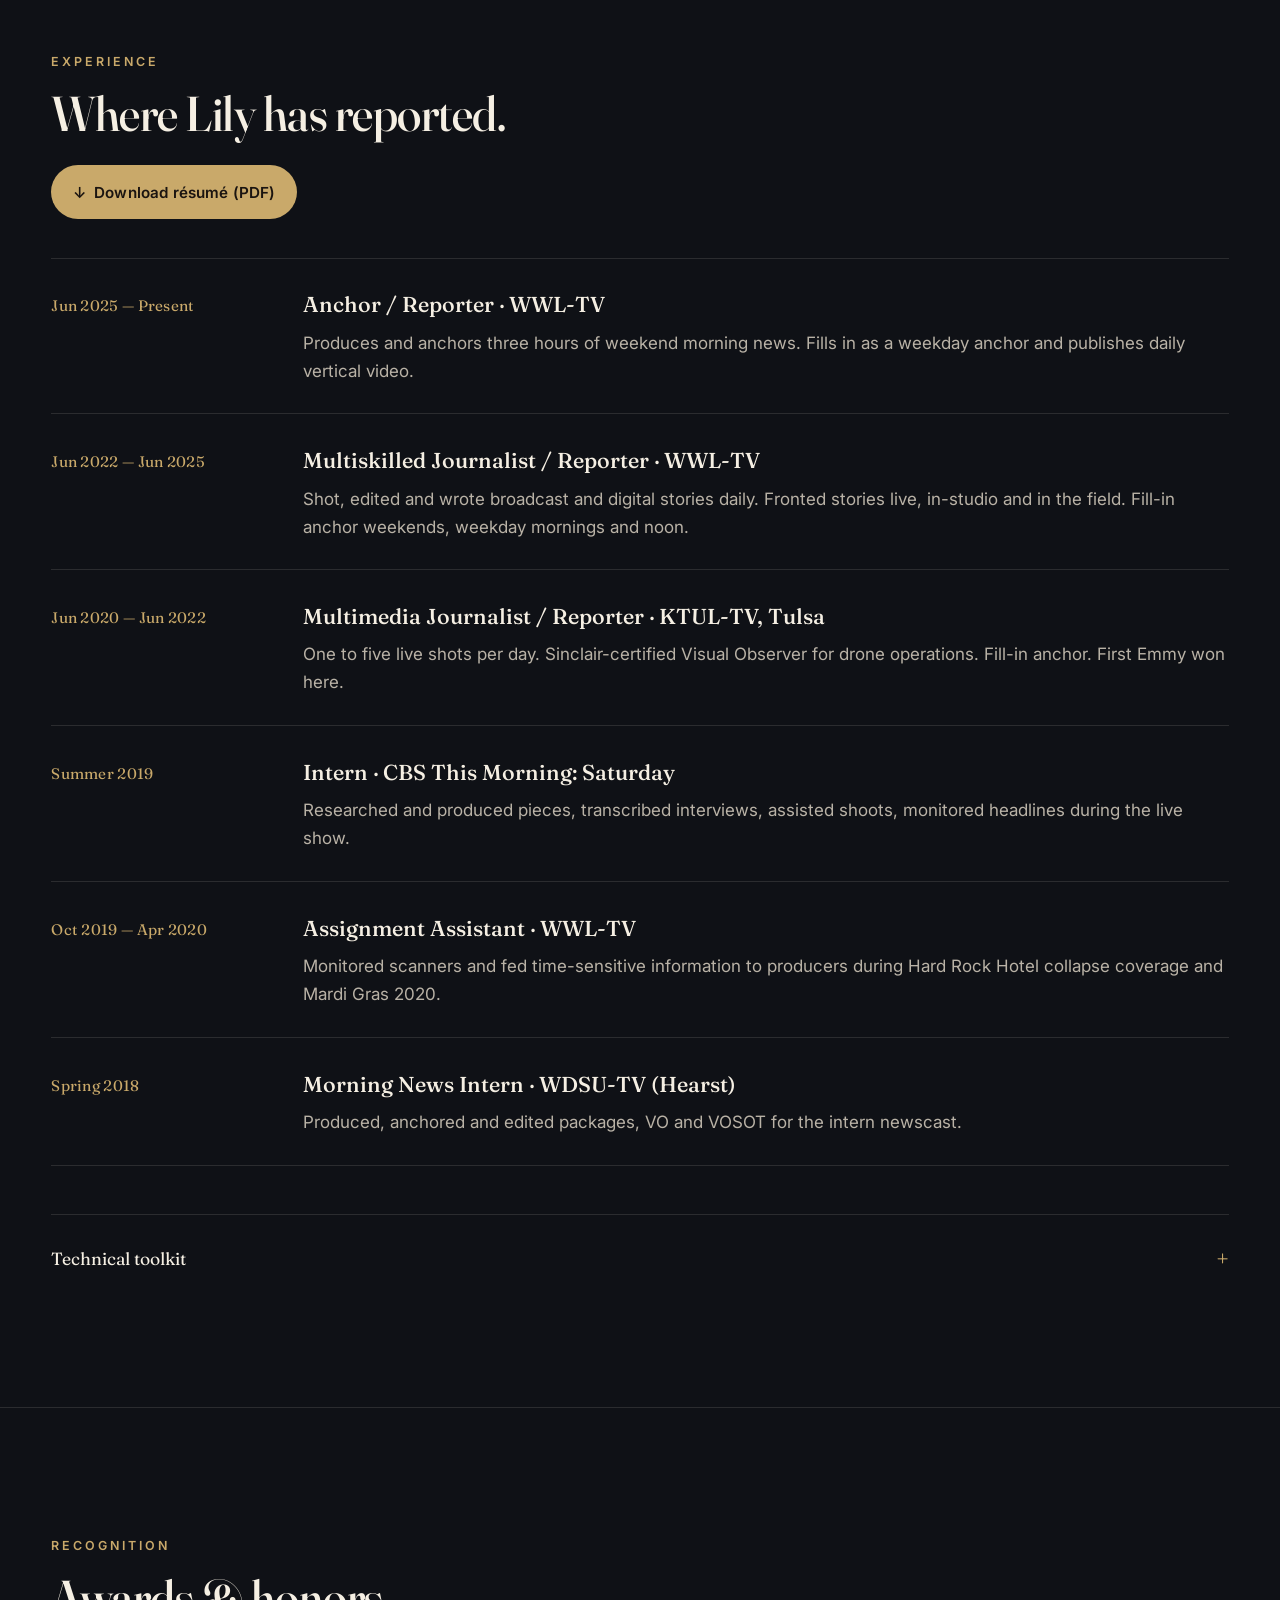
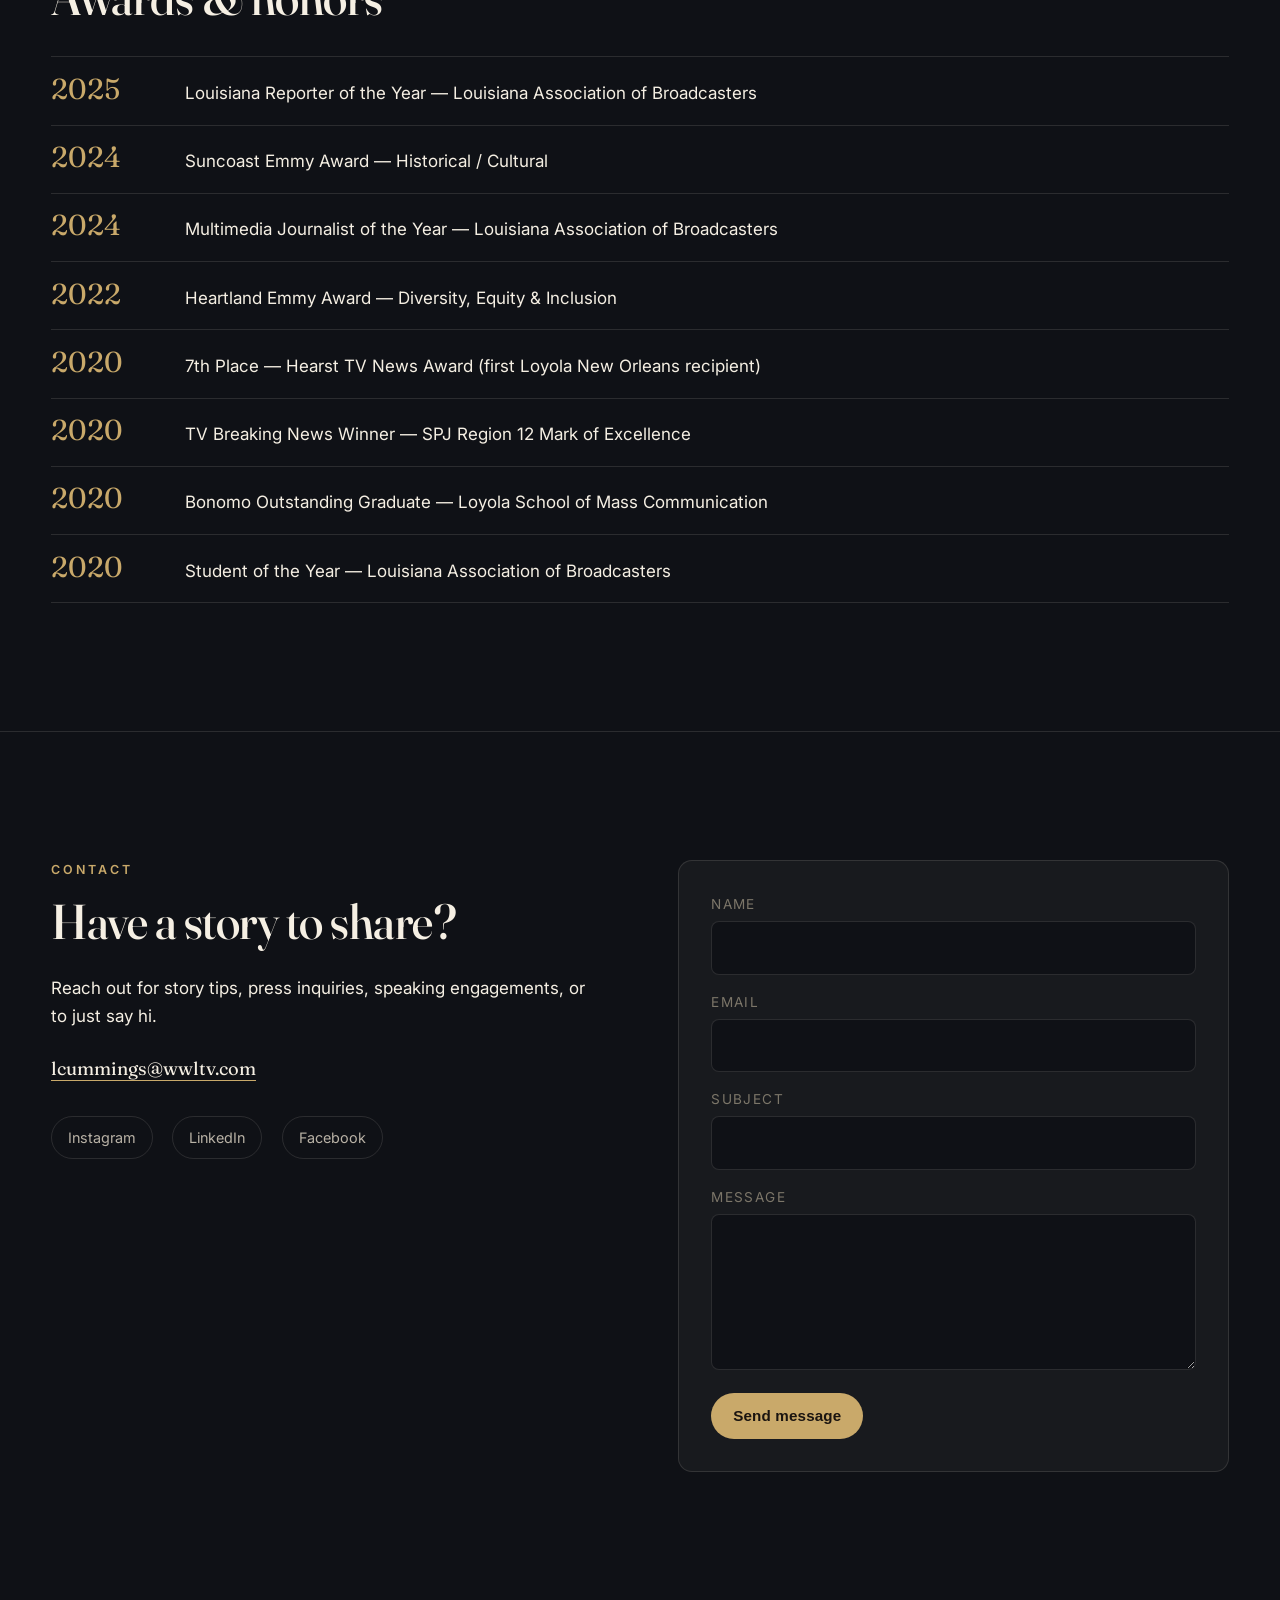
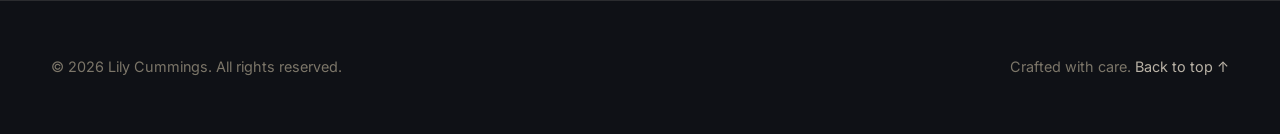
==== commit deed2832: "Selected Work: feature top reel, unfeature Tulsa reel" ====
--- a/index.html
+++ b/index.html
@@ -129,7 +129,7 @@
         <p class="section__intro">Live shots, packages, anchoring and long-form reporting — from breaking news in the French Quarter to Emmy-winning historical coverage.</p>
 
         <div class="reels">
-          <article class="reel">
+          <article class="reel reel--wide">
             <div class="reel__video">
               <iframe loading="lazy" src="https://www.youtube-nocookie.com/embed/0y6Oo0kJE-c" title="Anchor / Reporter Reel — WWL-TV" frameborder="0" allow="accelerometer; clipboard-write; encrypted-media; gyroscope; picture-in-picture" allowfullscreen></iframe>
             </div>
@@ -184,7 +184,7 @@
             </div>
           </article>
 
-          <article class="reel reel--wide">
+          <article class="reel">
             <div class="reel__video">
               <iframe loading="lazy" src="https://www.youtube-nocookie.com/embed/oMusOHD01dM" title="Emmy Award winning story — Tulsa Race Massacre Centennial" frameborder="0" allow="accelerometer; clipboard-write; encrypted-media; gyroscope; picture-in-picture" allowfullscreen></iframe>
             </div>
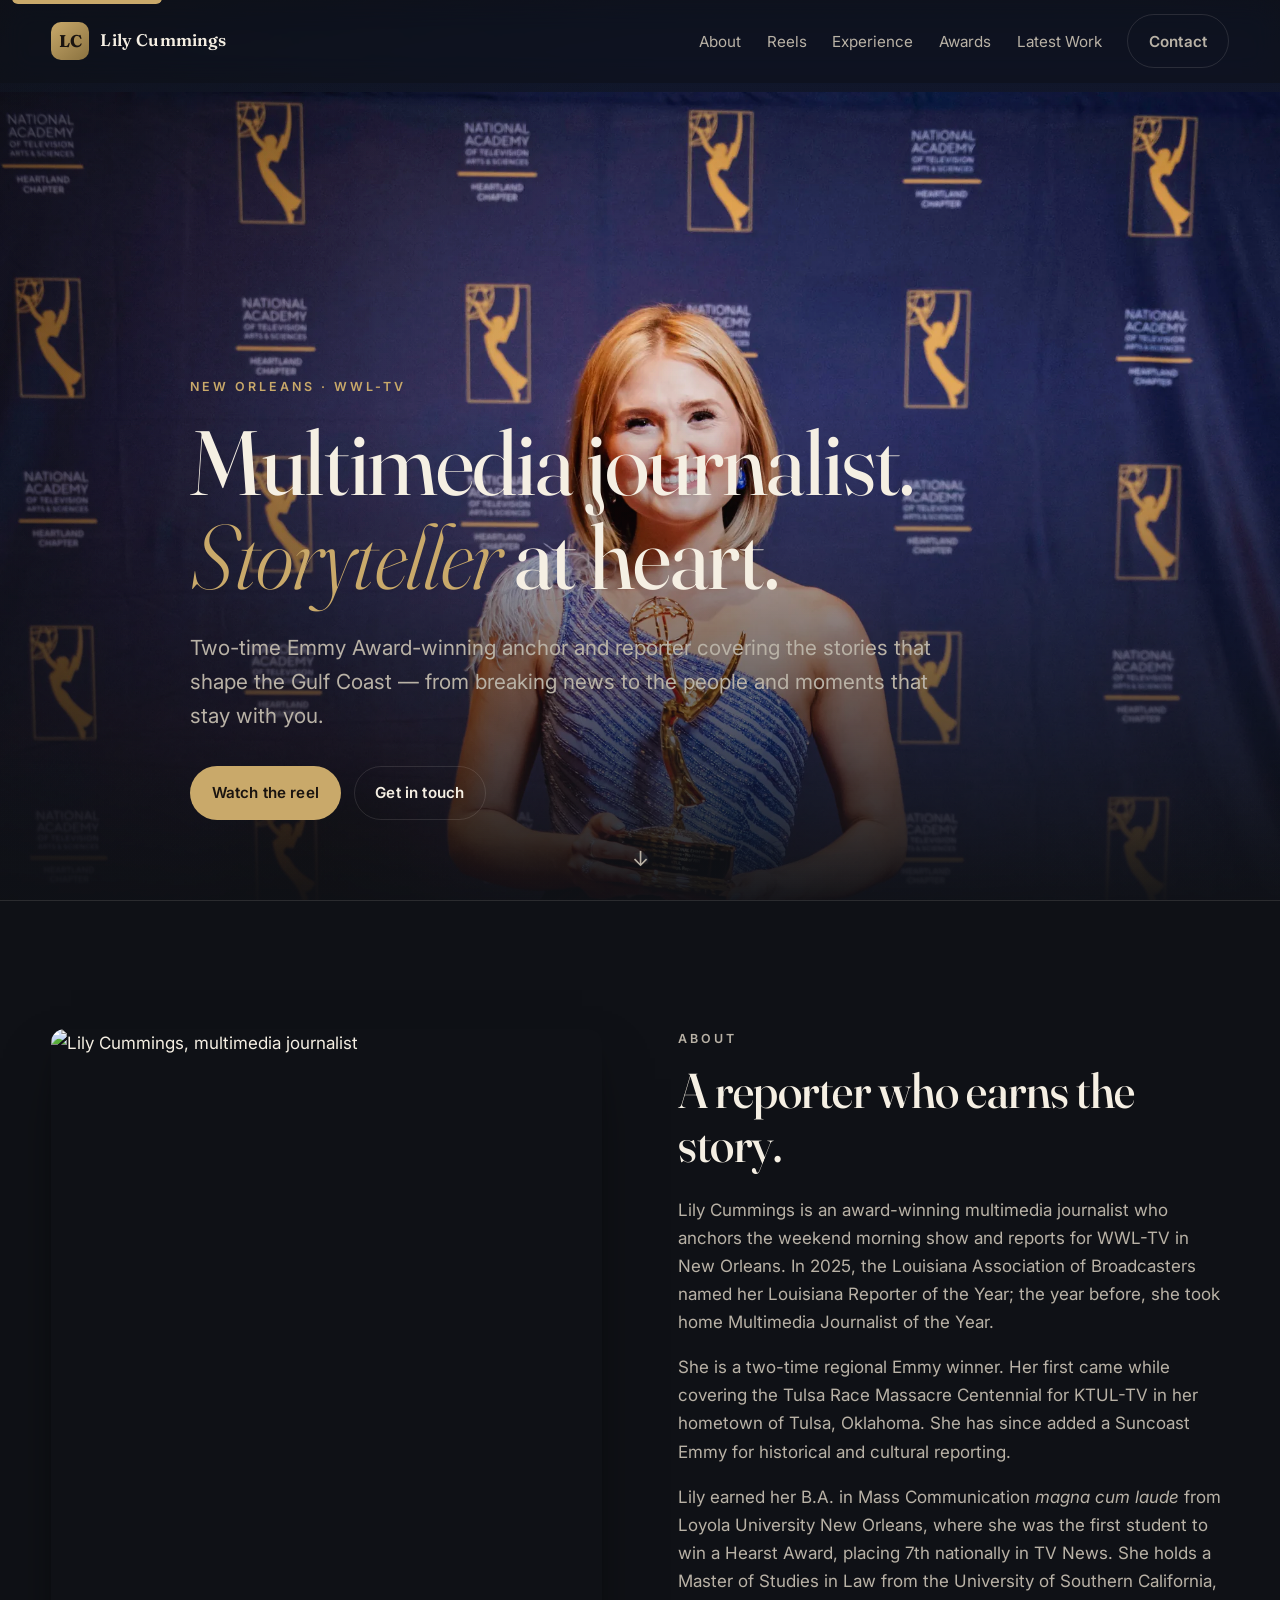
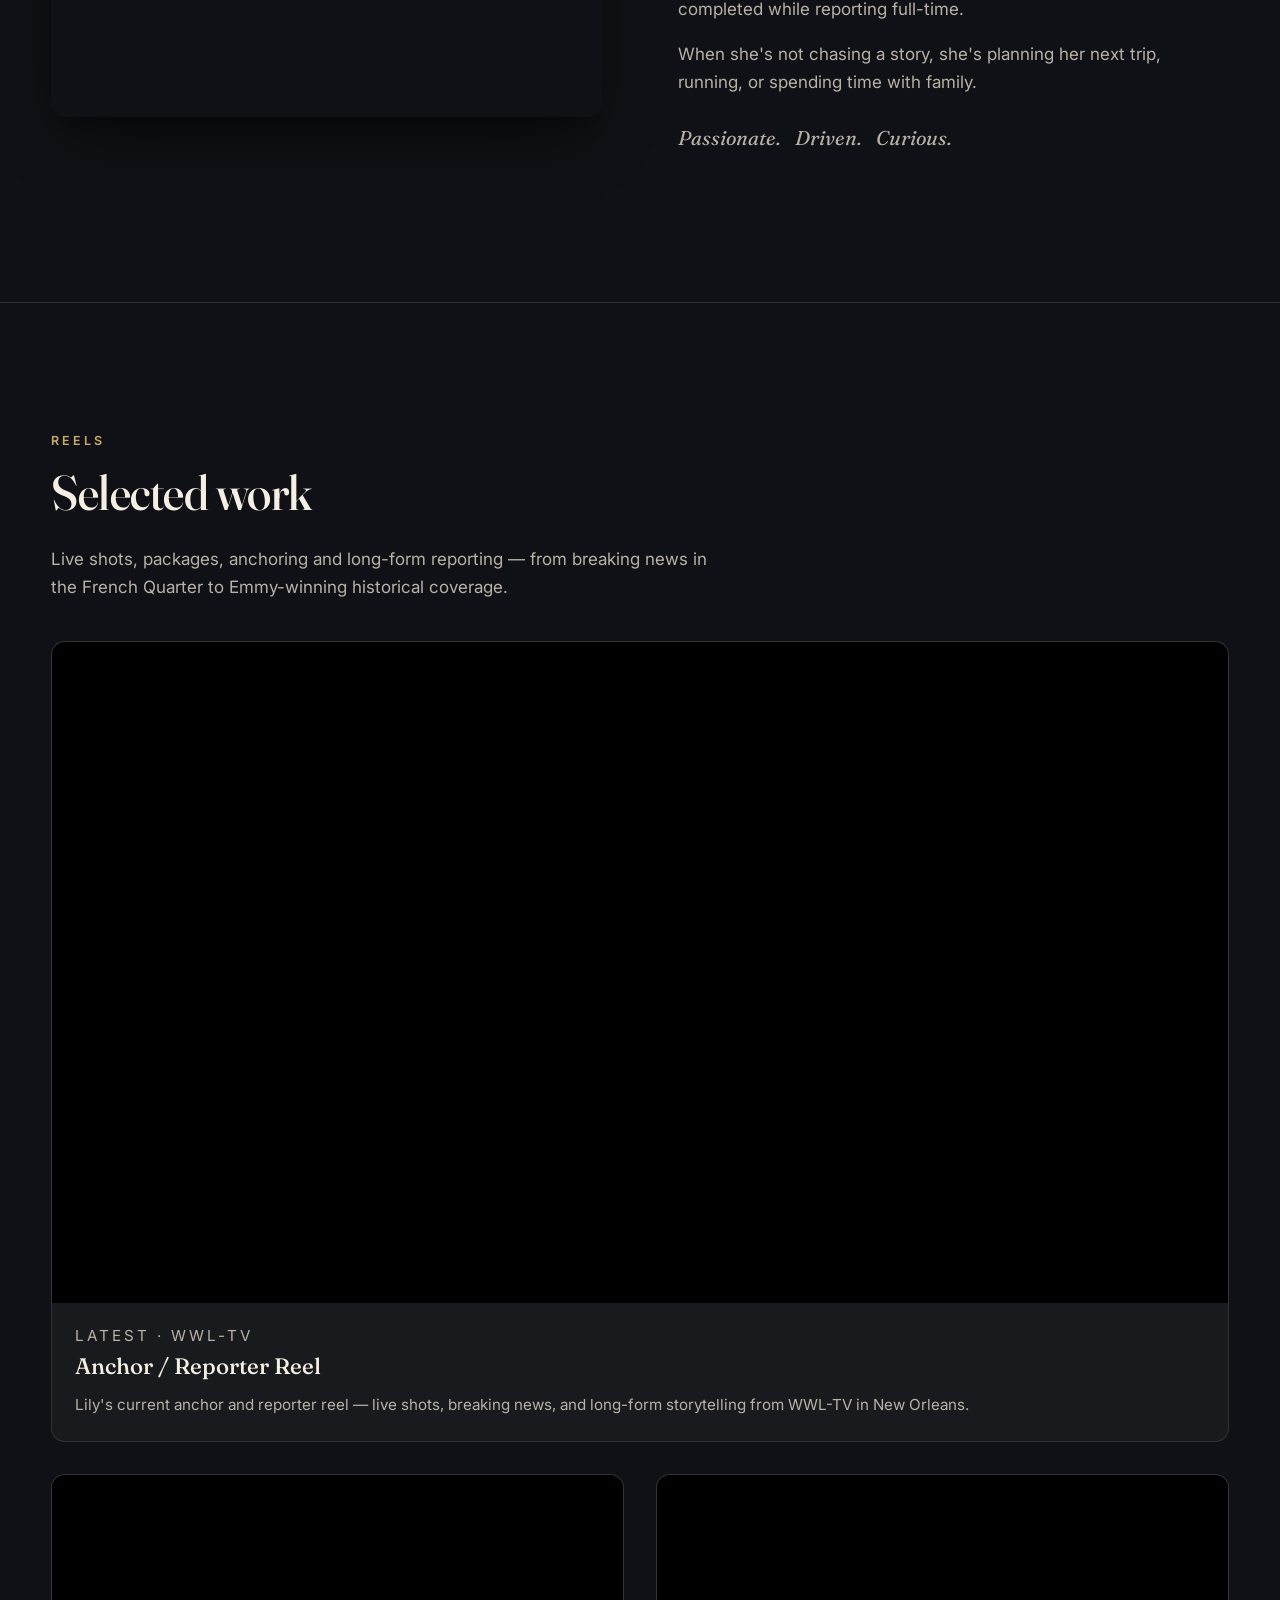
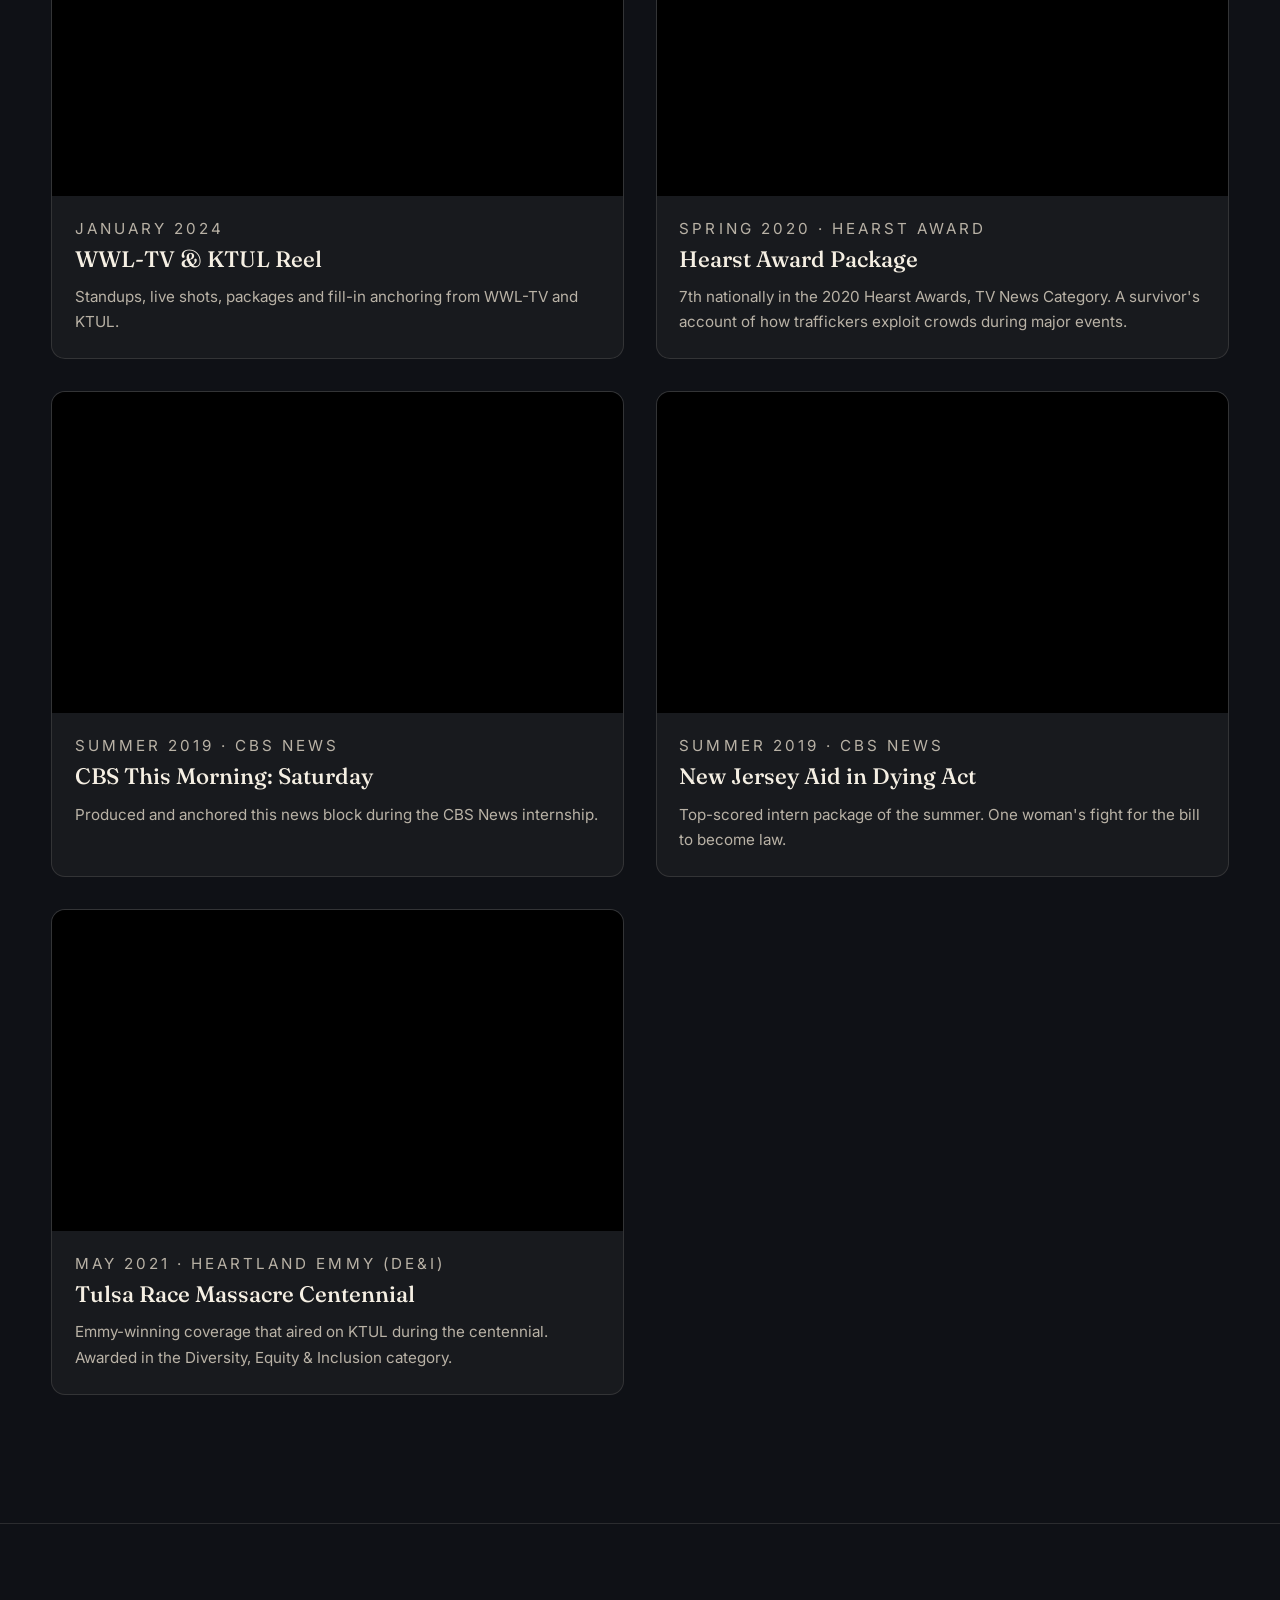
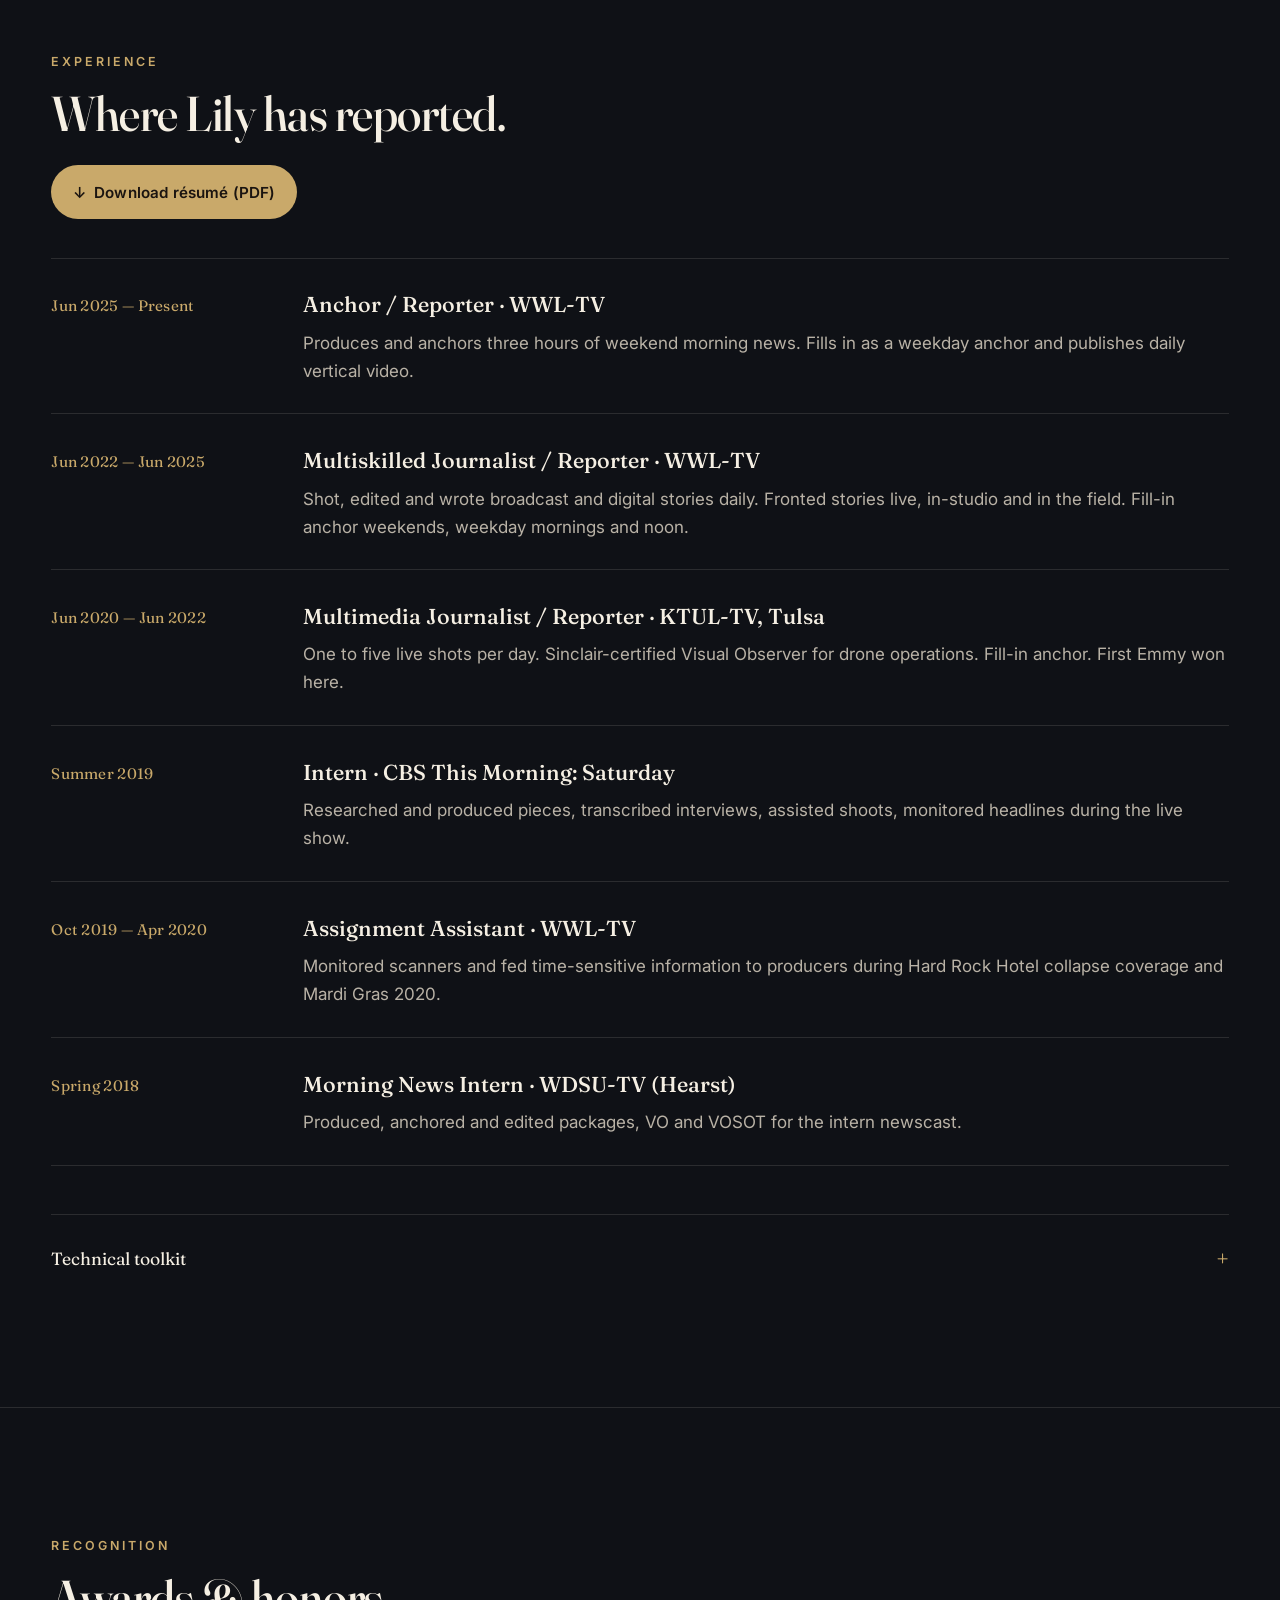
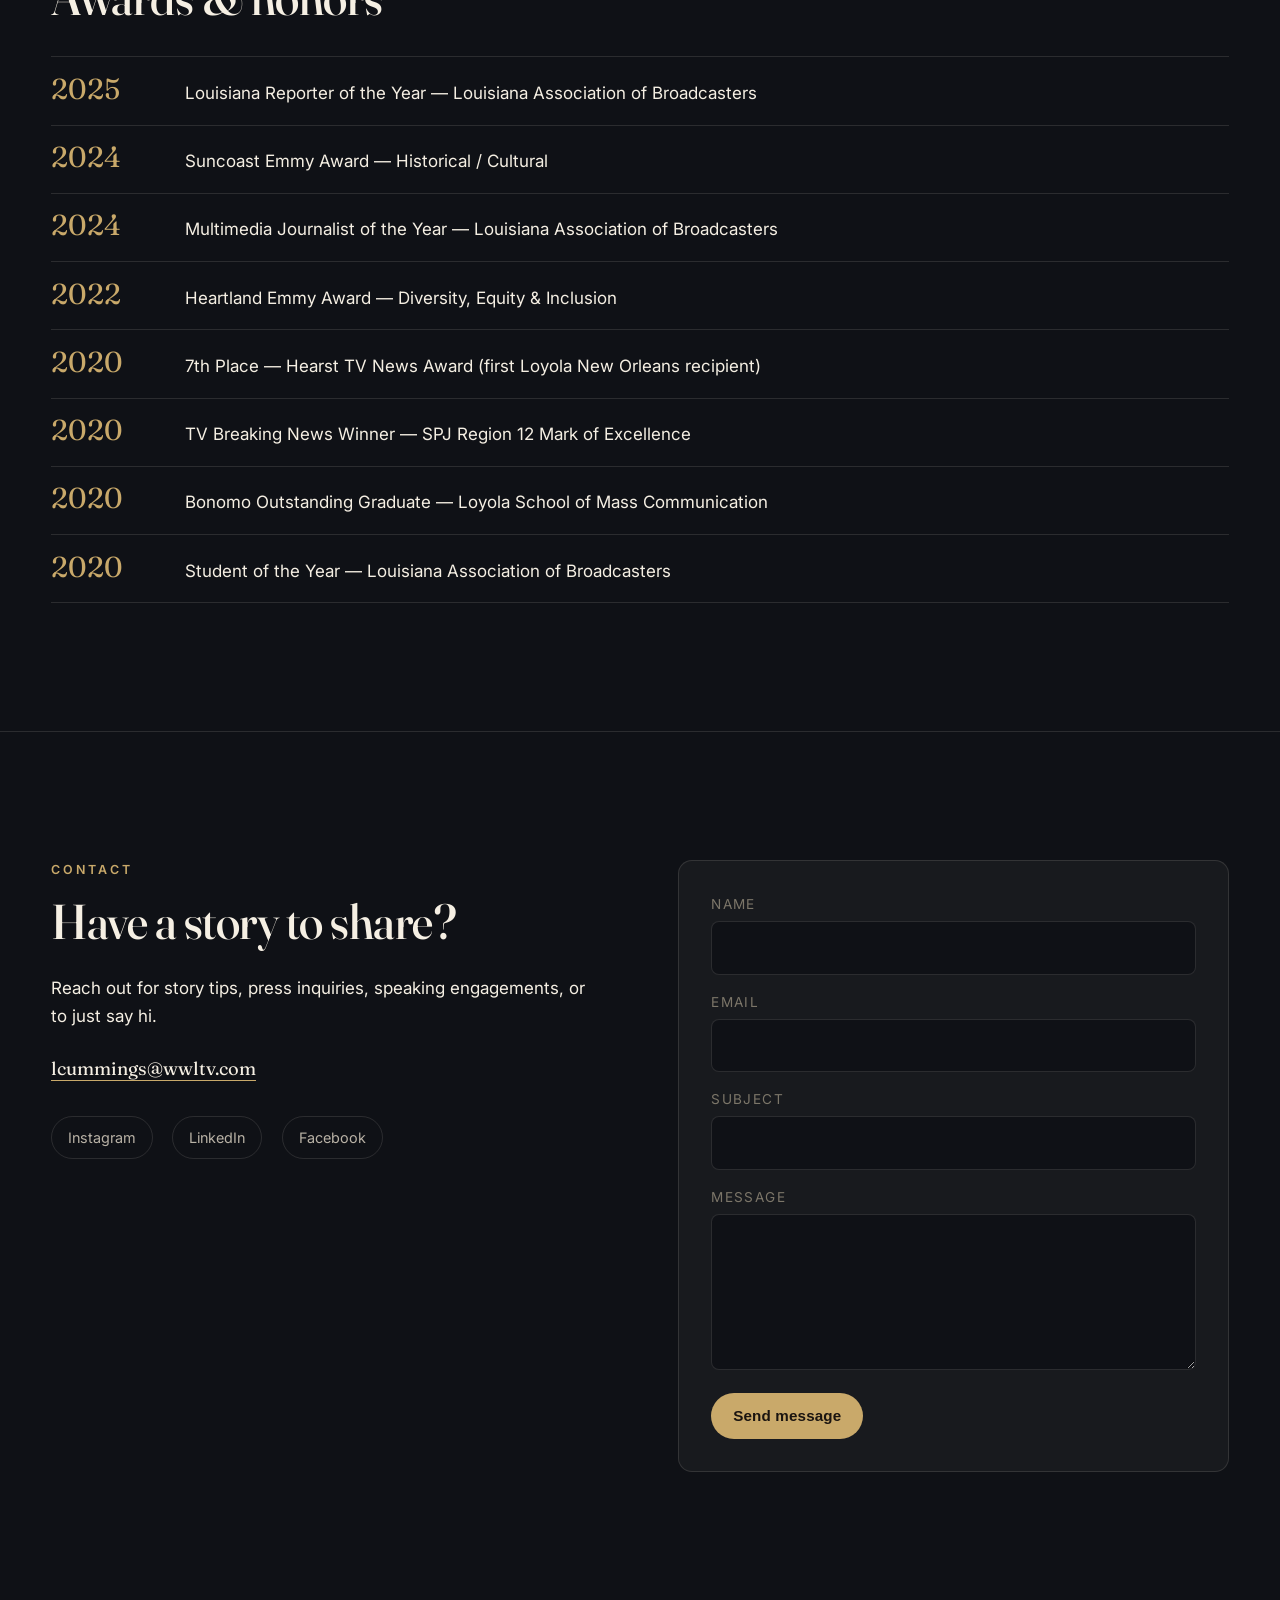
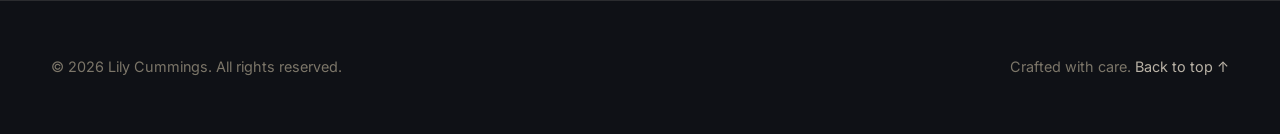
==== commit 78f88b66: "Swap hero to self-hosted full-res image (WebP + JPG); update og:image" ====
--- a/index.html
+++ b/index.html
@@ -20,7 +20,7 @@
   <meta property="og:description" content="Two-time Emmy Award-winning journalist. Anchor and reporter at WWL-TV New Orleans." />
   <meta property="og:type" content="website" />
   <meta property="og:url" content="https://lilycummings.net/" />
-  <meta property="og:image" content="https://images.squarespace-cdn.com/content/v1/5a75201ca8b2b09456807637/1742954273022-K56XNR6MGUVE4GYNE5DS/1658166793202.jpg?format=1500w" />
+  <meta property="og:image" content="https://lilycummings.net/assets/img/hero.jpg" />
   <meta name="twitter:card" content="summary_large_image" />
   <link rel="canonical" href="https://lilycummings.net/" />
   <link rel="preconnect" href="https://images.squarespace-cdn.com" crossorigin />
@@ -52,9 +52,10 @@
   </script>
 </head>
 <body>
+  <span id="top" aria-hidden="true"></span>
   <a class="skip" href="#main">Skip to content</a>
 
-  <header class="nav" id="top">
+  <header class="nav">
     <div class="wrap nav__wrap">
       <a class="brand" href="#top" aria-label="Lily Cummings home">
         <span class="brand__mark">LC</span>
@@ -83,8 +84,8 @@
     <section class="hero">
       <div class="hero__media" aria-hidden="true">
         <picture>
-          <source media="(min-width: 900px)" srcset="https://images.squarespace-cdn.com/content/v1/5a75201ca8b2b09456807637/1742954273022-K56XNR6MGUVE4GYNE5DS/1658166793202.jpg?format=2500w" />
-          <img src="https://images.squarespace-cdn.com/content/v1/5a75201ca8b2b09456807637/1742954273022-K56XNR6MGUVE4GYNE5DS/1658166793202.jpg?format=1500w" alt="" loading="eager" fetchpriority="high" />
+          <source srcset="assets/img/hero.webp" type="image/webp" />
+          <img src="assets/img/hero.jpg" width="2000" height="3000" alt="" loading="eager" fetchpriority="high" />
         </picture>
         <div class="hero__scrim"></div>
       </div>
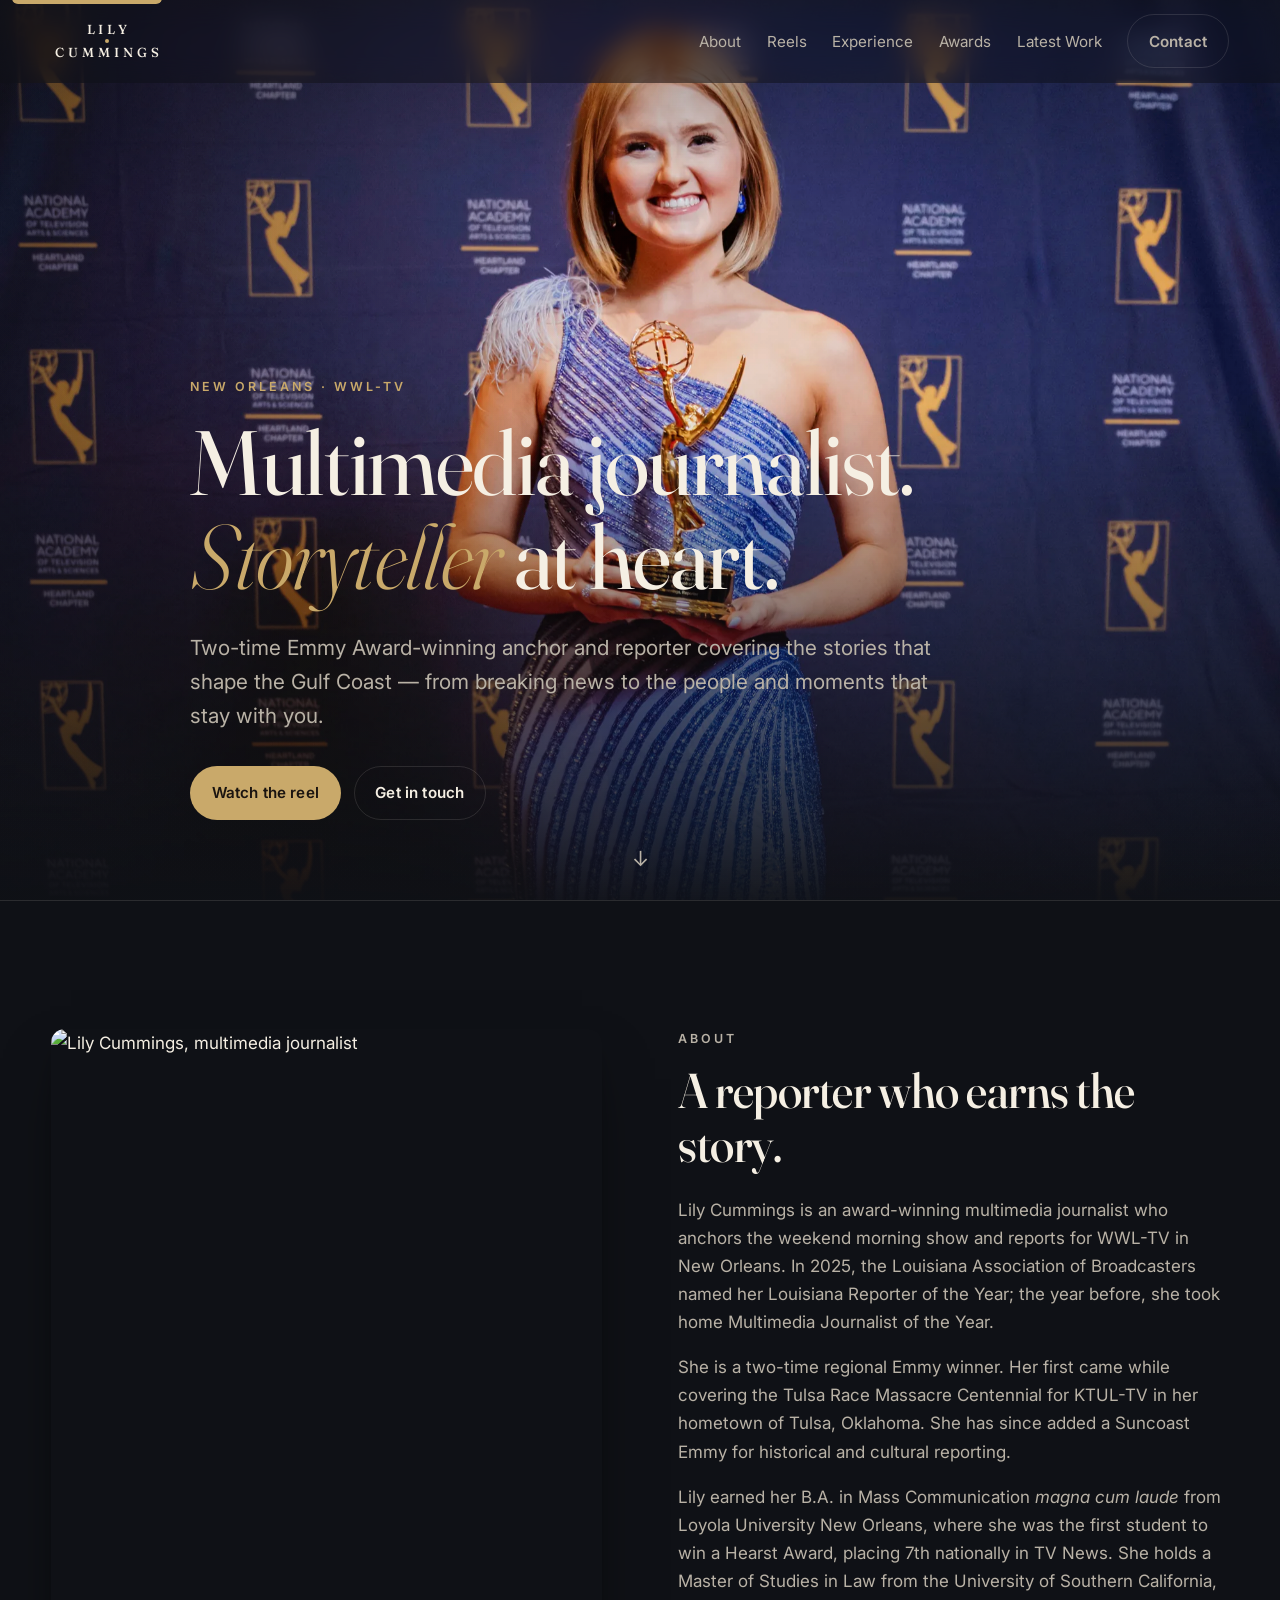
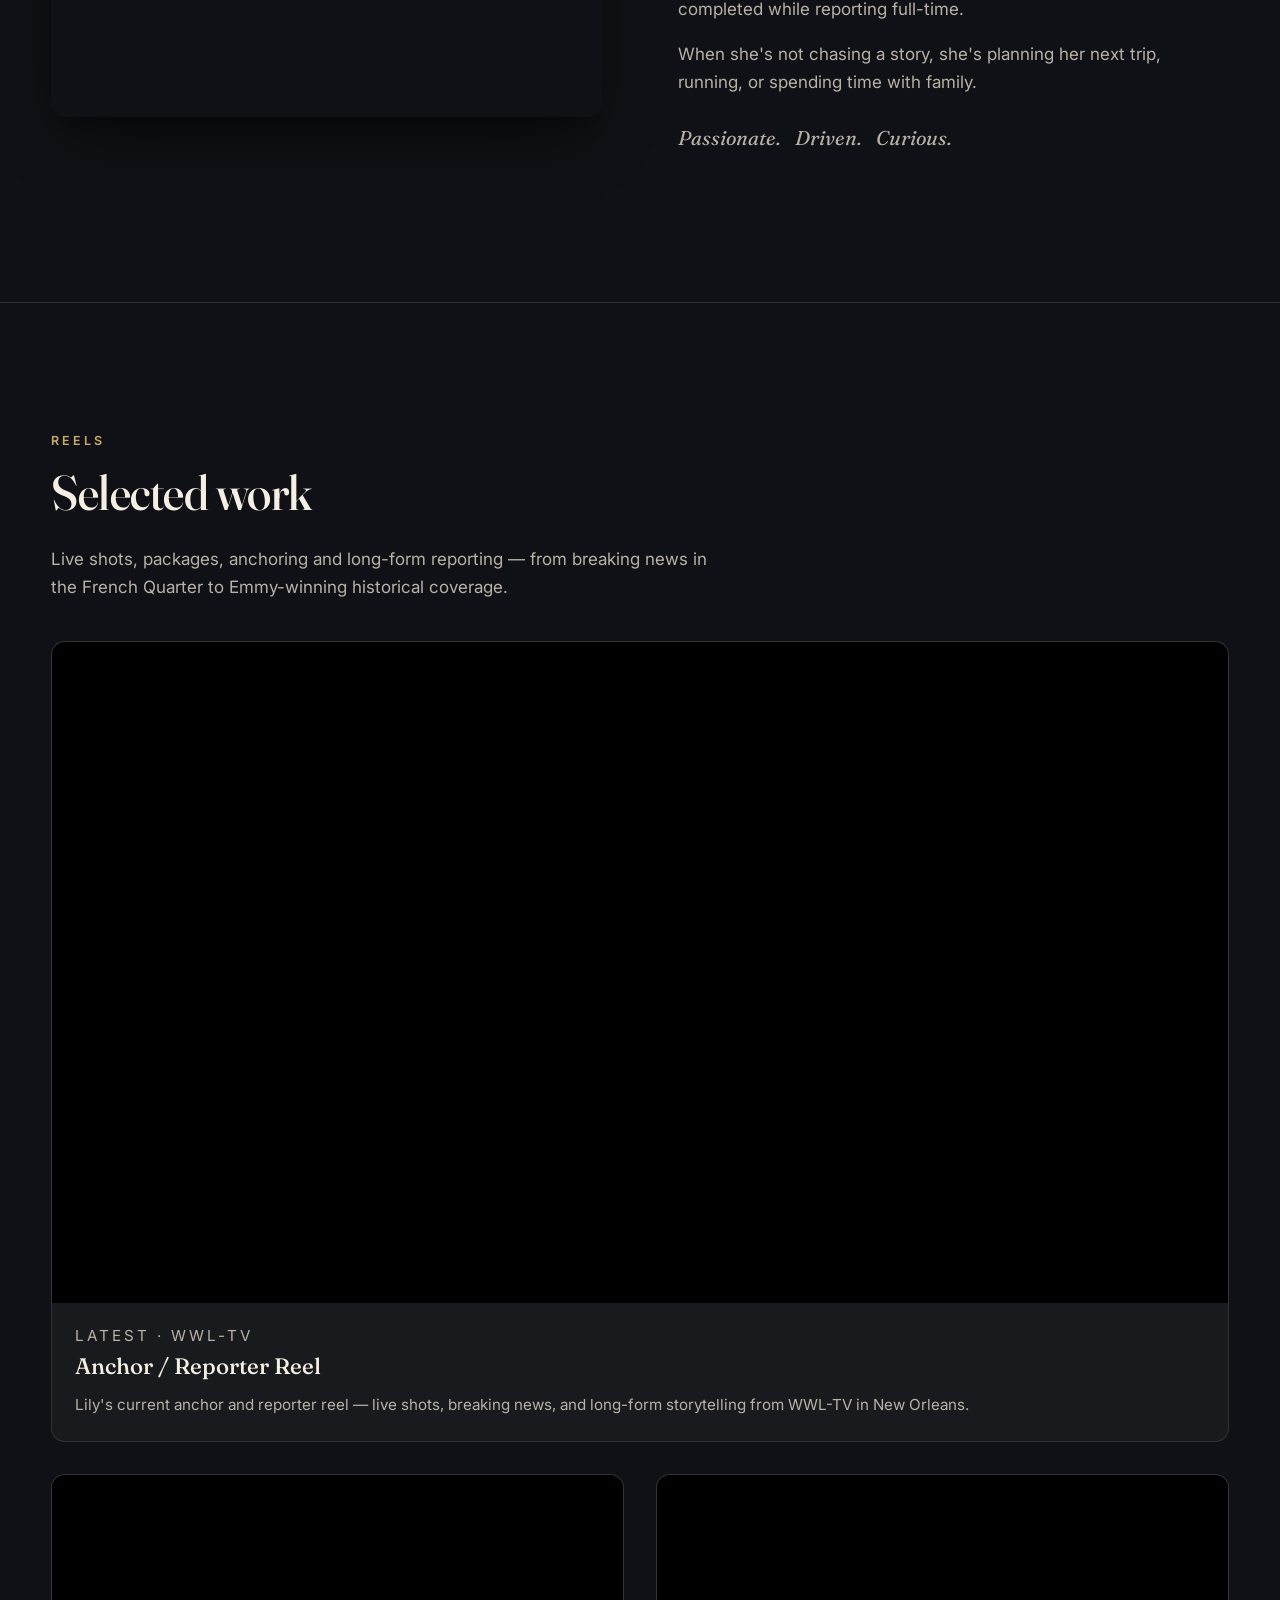
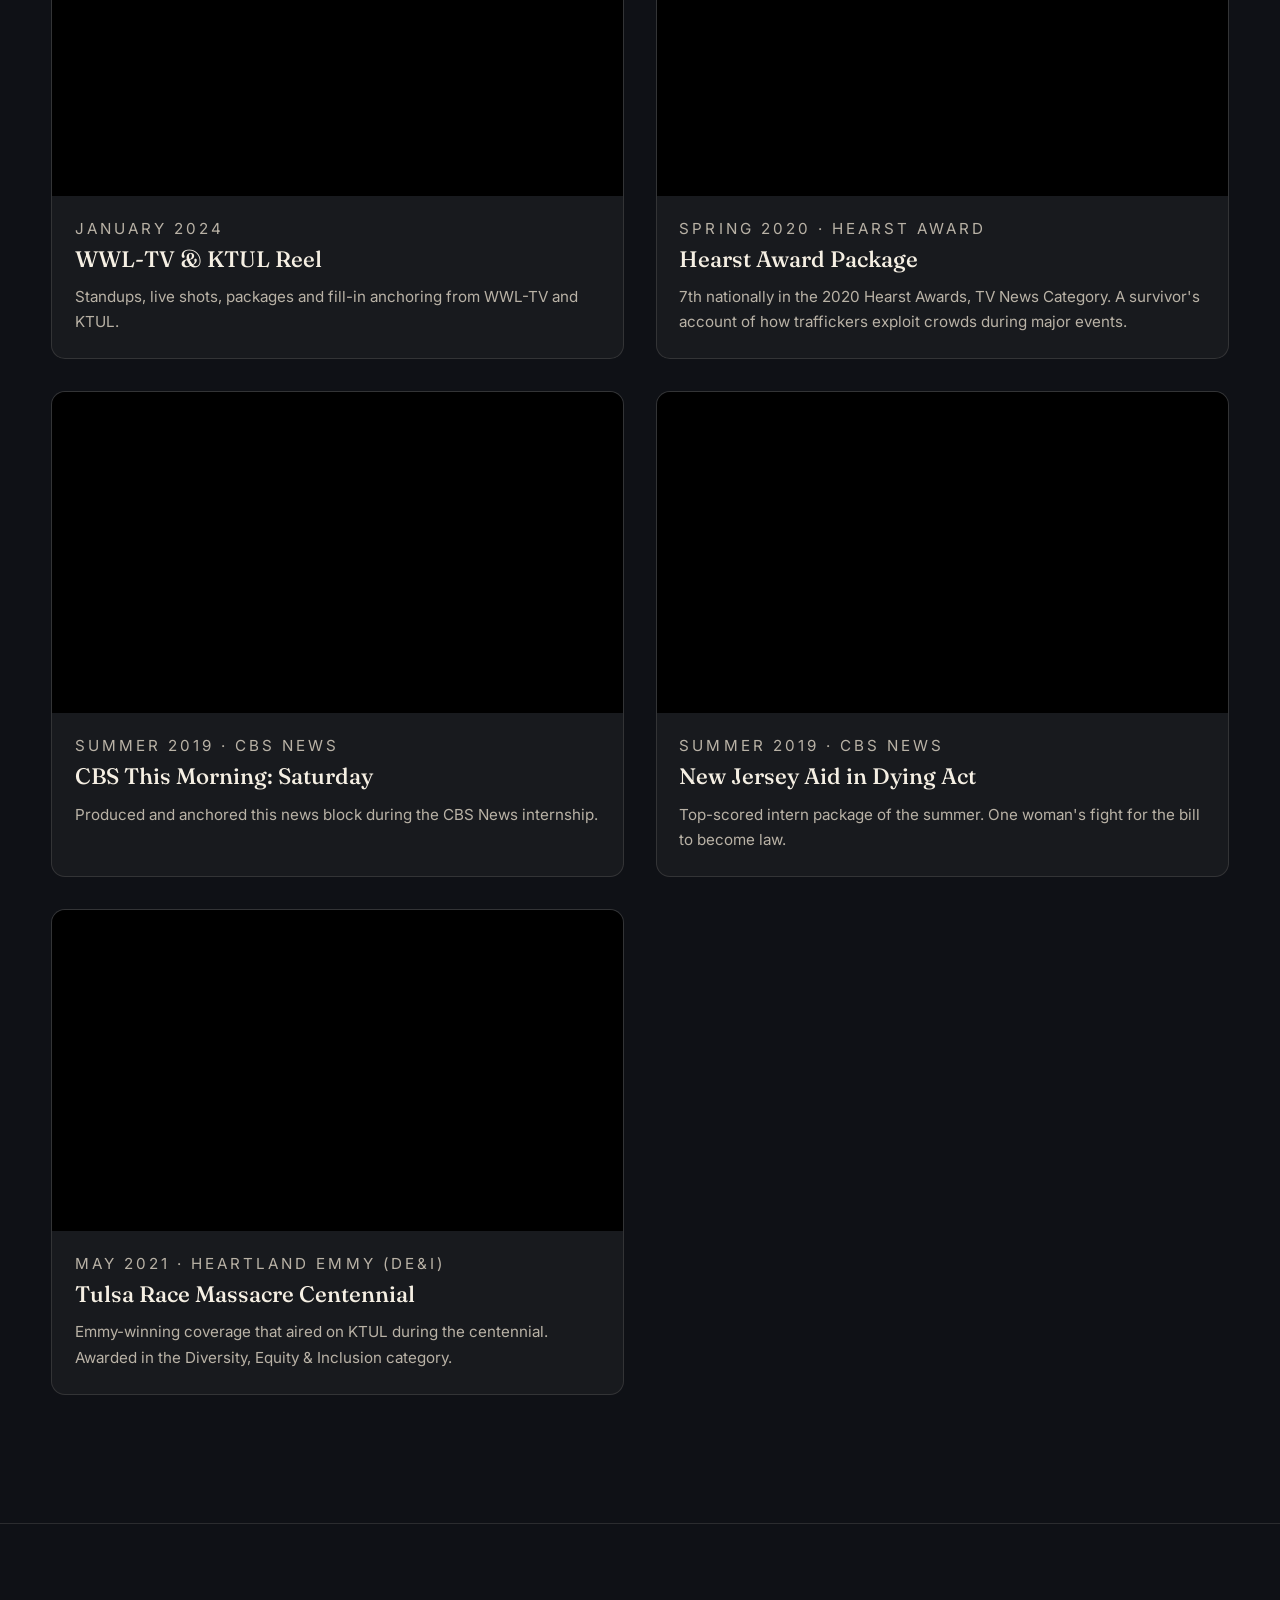
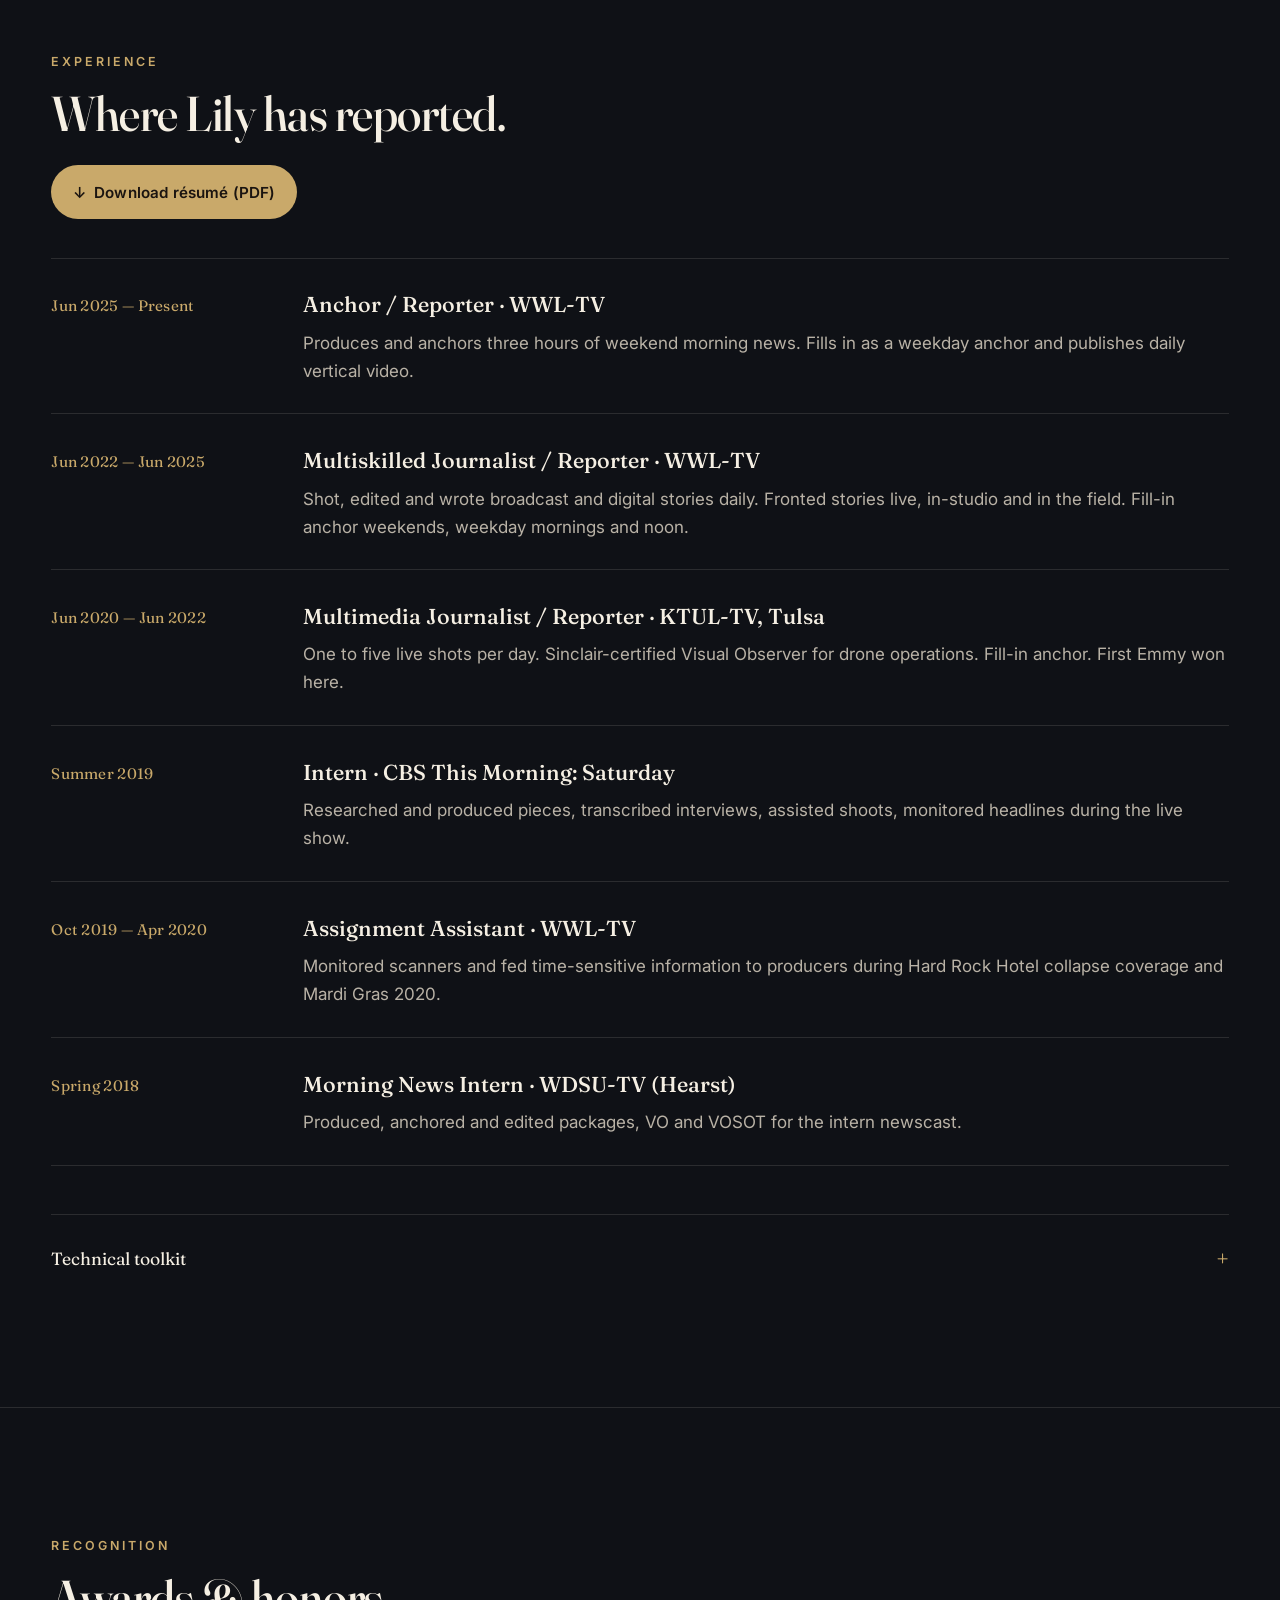
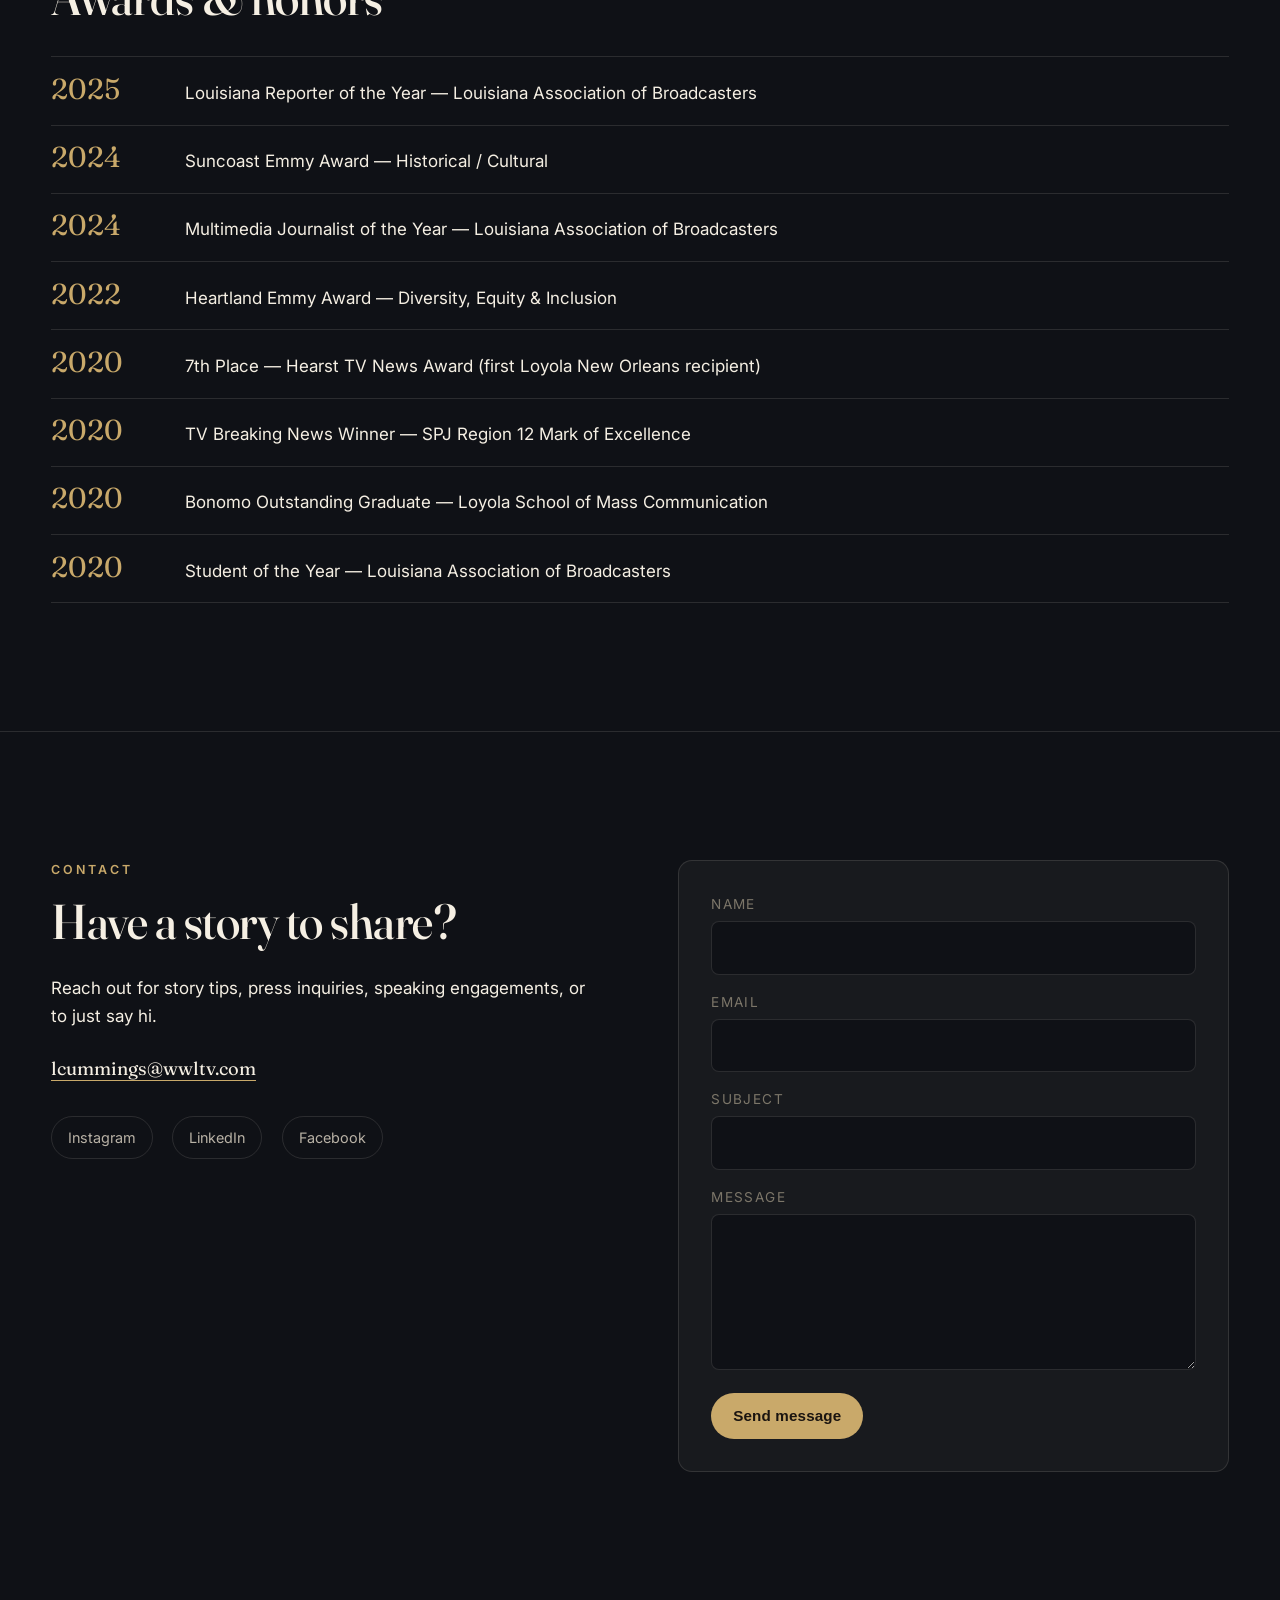
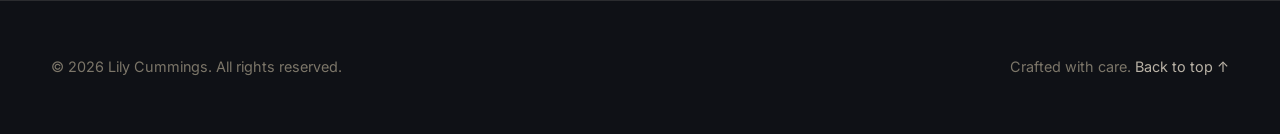
==== commit be3c480e: "Raise hero framing; swap logo to stacked wordmark (concept 3)" ====
--- a/index.html
+++ b/index.html
@@ -57,9 +57,10 @@
 
   <header class="nav">
     <div class="wrap nav__wrap">
-      <a class="brand" href="#top" aria-label="Lily Cummings home">
-        <span class="brand__mark">LC</span>
-        <span class="brand__name">Lily Cummings</span>
+      <a class="brand brand--stack" href="#top" aria-label="Lily Cummings home">
+        <span class="brand__stk">Lily</span>
+        <span class="brand__sep" aria-hidden="true"></span>
+        <span class="brand__stk">Cummings</span>
       </a>
       <nav aria-label="Primary">
         <button class="nav__toggle" aria-expanded="false" aria-controls="primary-nav">
--- a/assets/css/styles.css
+++ b/assets/css/styles.css
@@ -95,6 +95,15 @@
 }
 .brand__name{ font-family:var(--f-serif); font-size:1.05rem; letter-spacing:.01em; }
 
+/* Stacked-caps wordmark logo (concept 3) */
+.brand--stack{ flex-direction:column; align-items:center; gap:3px; }
+.brand__stk{
+  font-family:var(--f-serif); font-weight:500; font-size:.82rem;
+  letter-spacing:.3em; text-indent:.3em; text-transform:uppercase;
+  color:var(--ink); line-height:1;
+}
+.brand__sep{ width:4px; height:4px; border-radius:50%; background:var(--accent); }
+
 .nav__links{
   list-style:none; display:flex; gap:1.6rem; align-items:center; margin:0; padding:0;
 }
@@ -133,24 +142,24 @@
 }
 .hero__media{
   position:absolute; inset:0; z-index:-1;
-  /* Headroom: how far the photo is pushed down so the top of her head clears the nav */
-  --hero-drop: 92px;
-  /* Navy fill behind the exposed top strip, tuned to the Emmy step-and-repeat backdrop */
+  /* Push-down no longer needed — the full-res photo has its own headroom */
+  --hero-drop: 0px;
+  /* Navy fill kept as a fallback behind any exposed strip */
   background:linear-gradient(180deg, #10162b 0%, #1b2750 62%, #20305c 100%);
 }
 .hero__media img{
-  width:100%; height:100%; object-fit:cover; object-position:center top;
+  width:100%; height:100%; object-fit:cover; object-position:center 18%;
   filter:contrast(1.04) saturate(1.05);
   transform:translateY(var(--hero-drop)) scale(1.04); transform-origin:center top;
   animation: kenburns 18s ease-out both;
   will-change:transform;
 }
 @media (min-width: 1200px){
-  .hero__media img{ object-position:center top; }
+  .hero__media img{ object-position:center 18%; }
 }
 @media (max-width: 700px){
-  .hero__media{ --hero-drop: 64px; }
-  .hero__media img{ object-position:center 8%; }
+  .hero__media{ --hero-drop: 0px; }
+  .hero__media img{ object-position:center 10%; }
 }
 @media (prefers-reduced-motion: reduce){
   .hero__media img{ animation:none; transform:translateY(var(--hero-drop)) scale(1.04); }
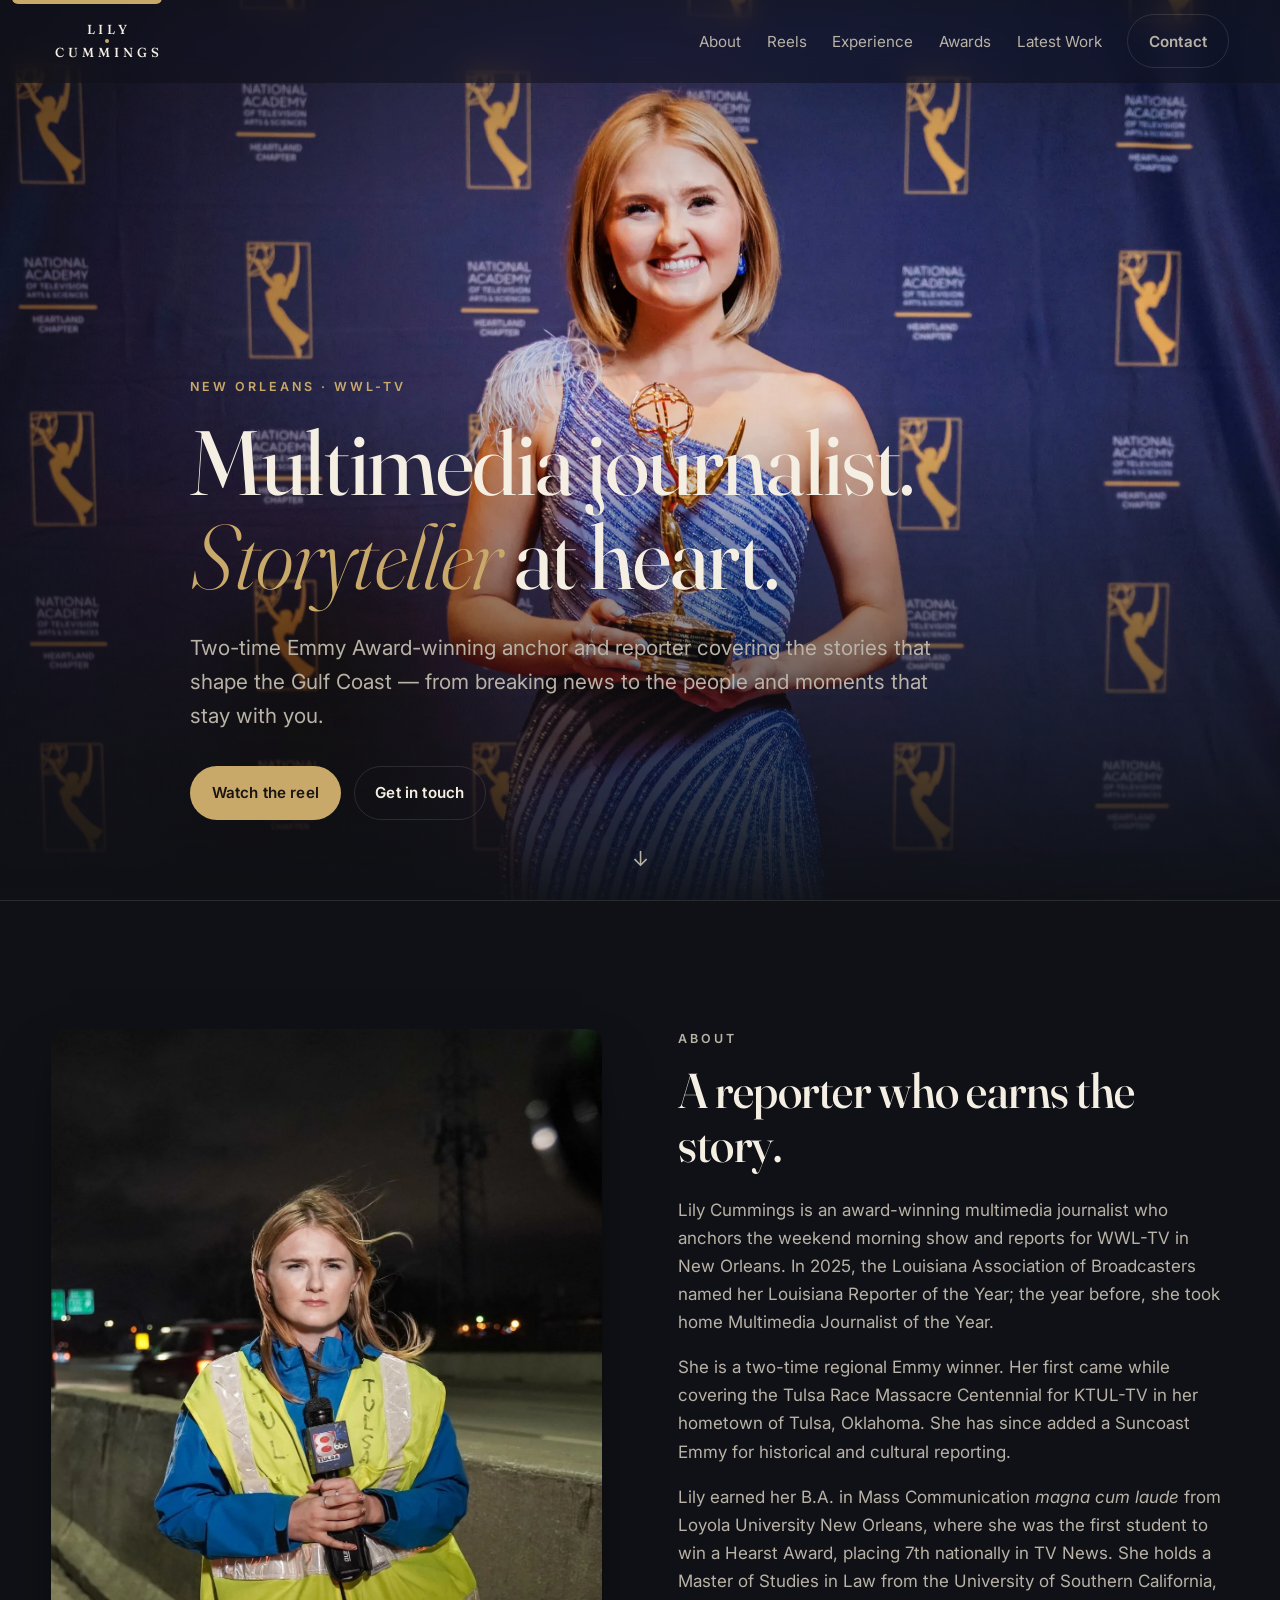
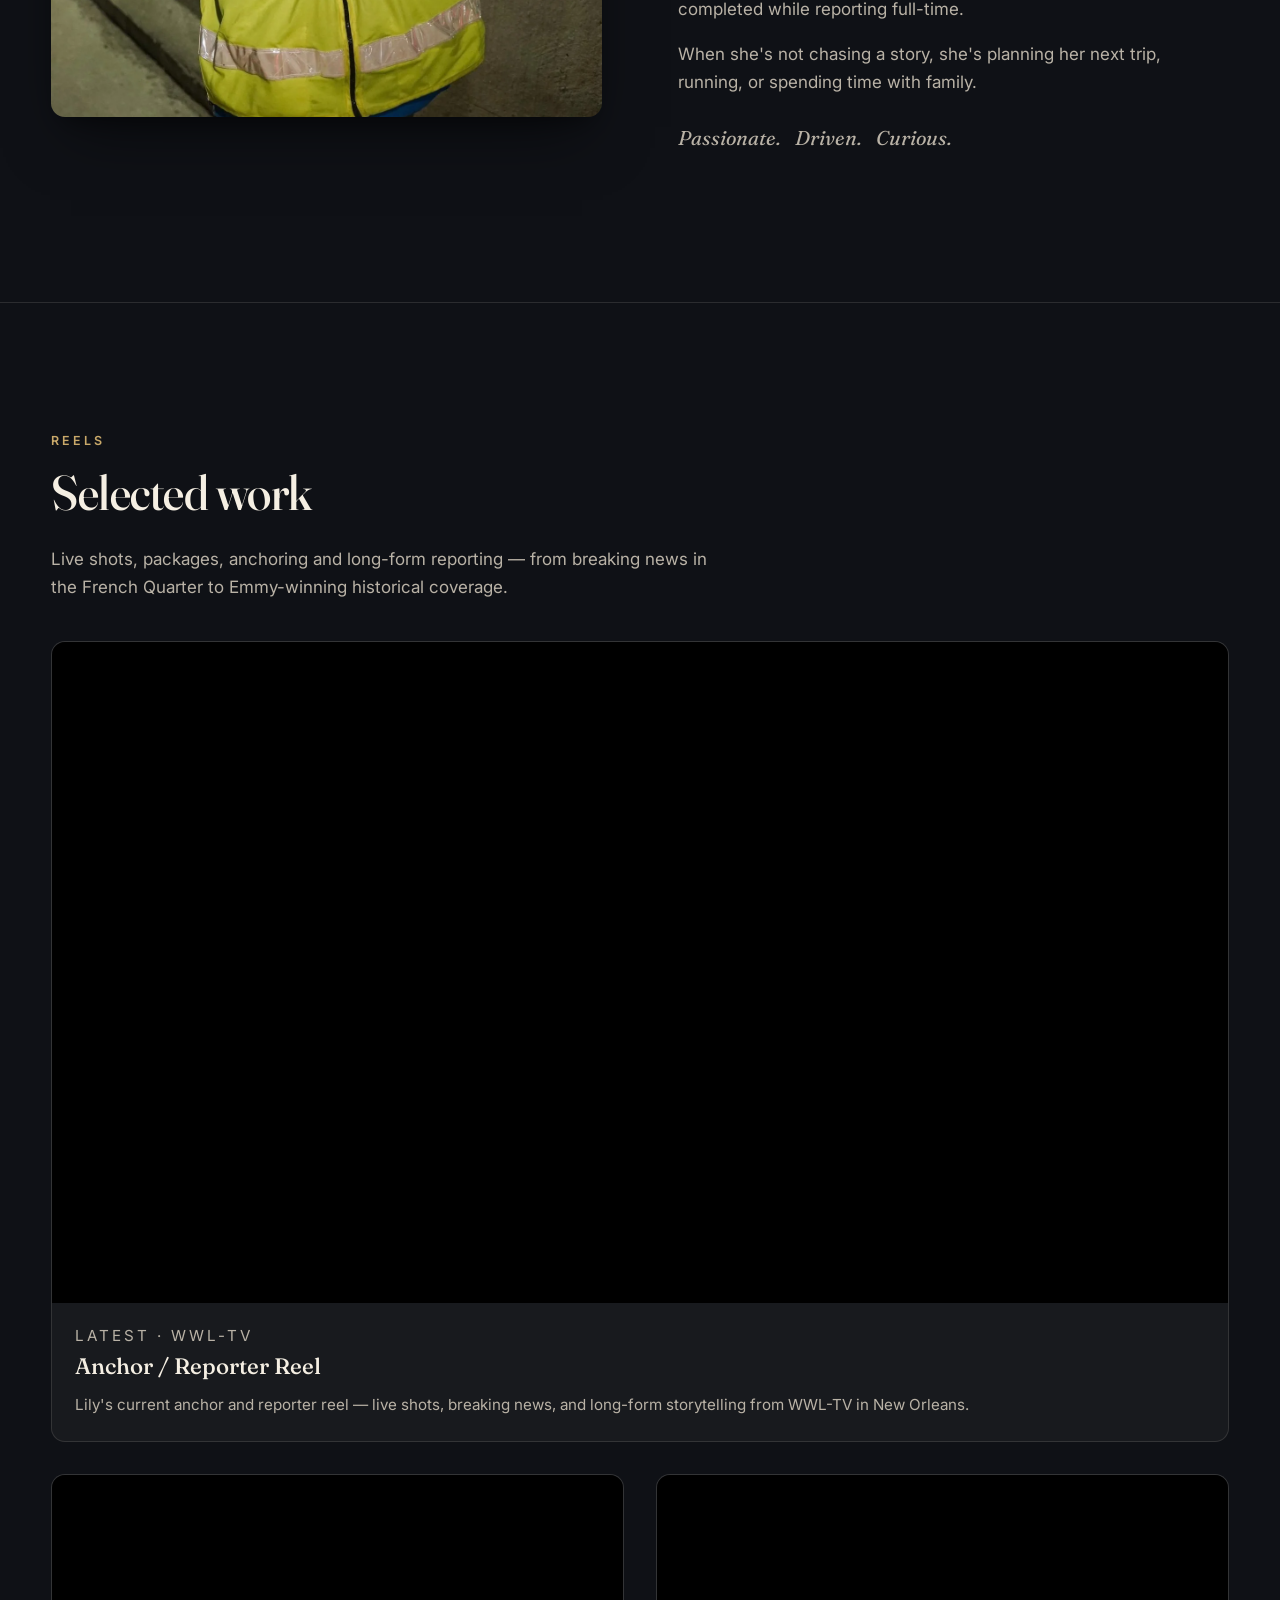
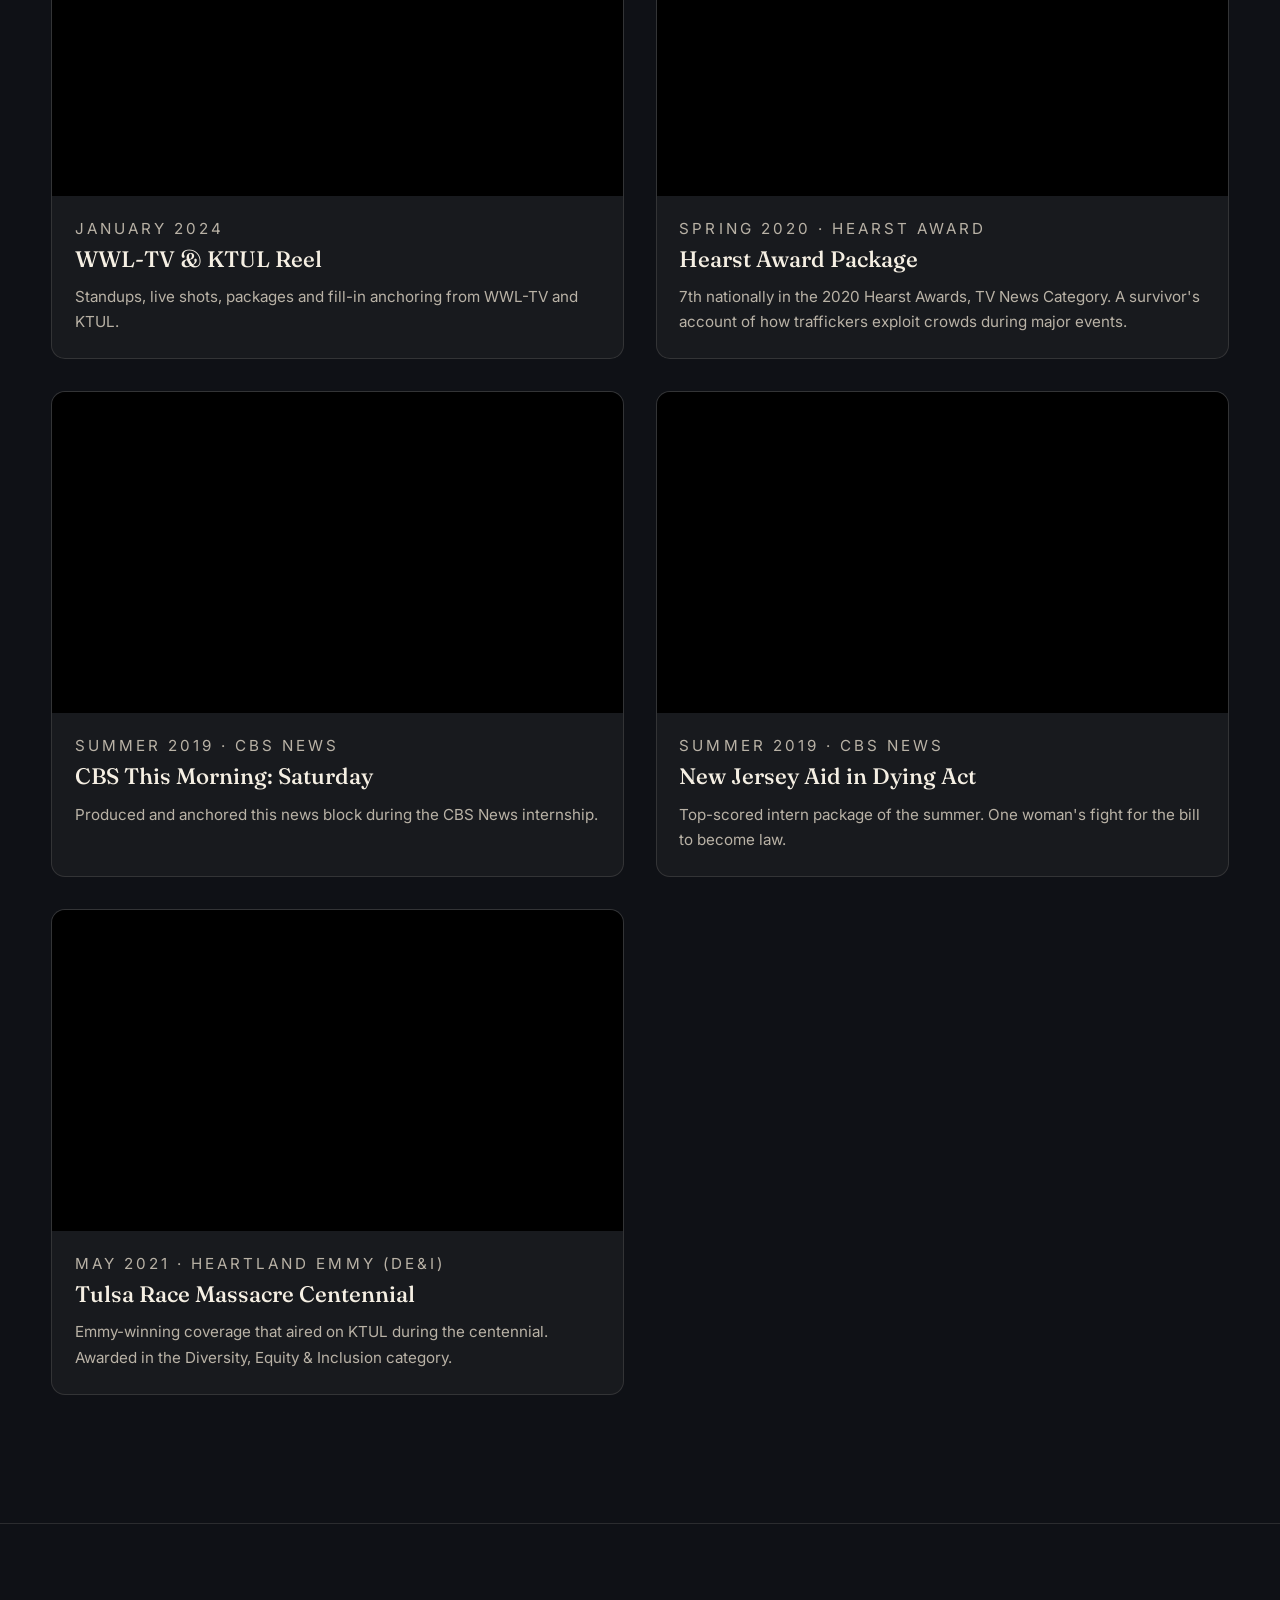
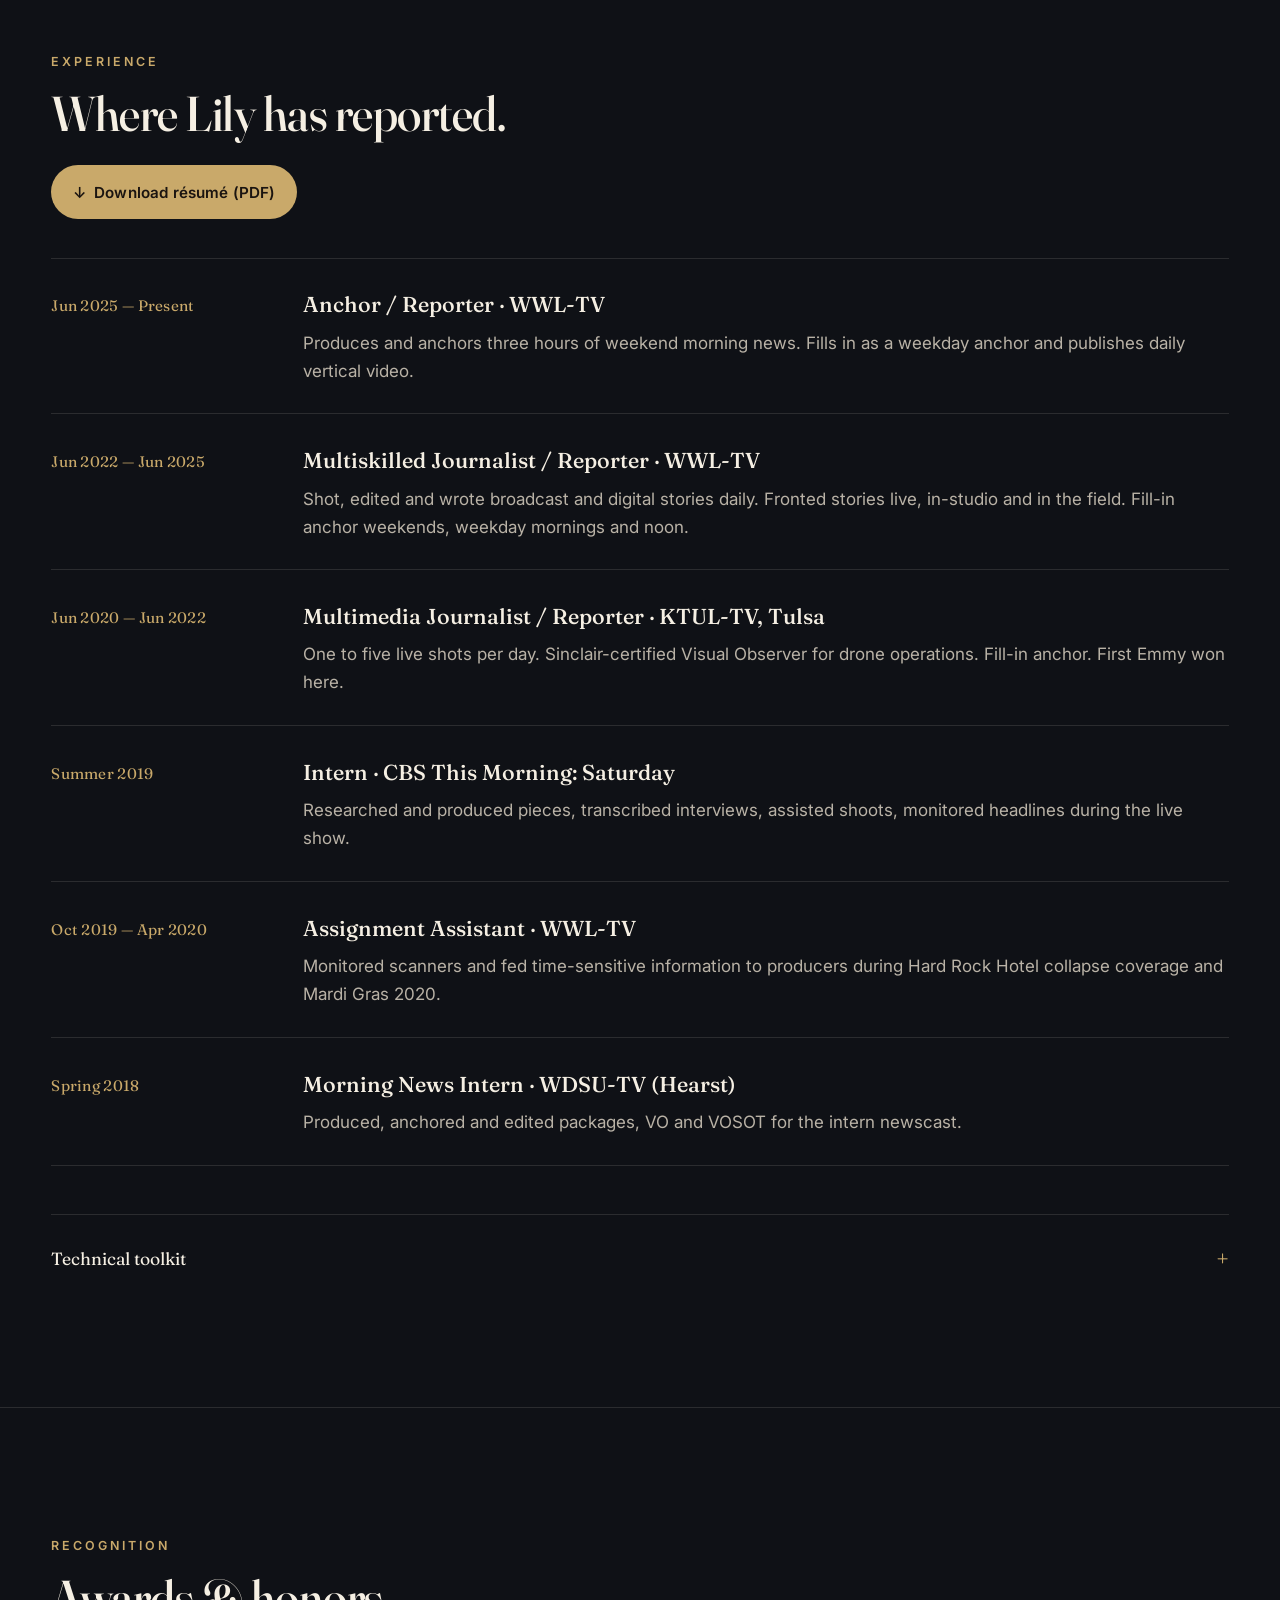
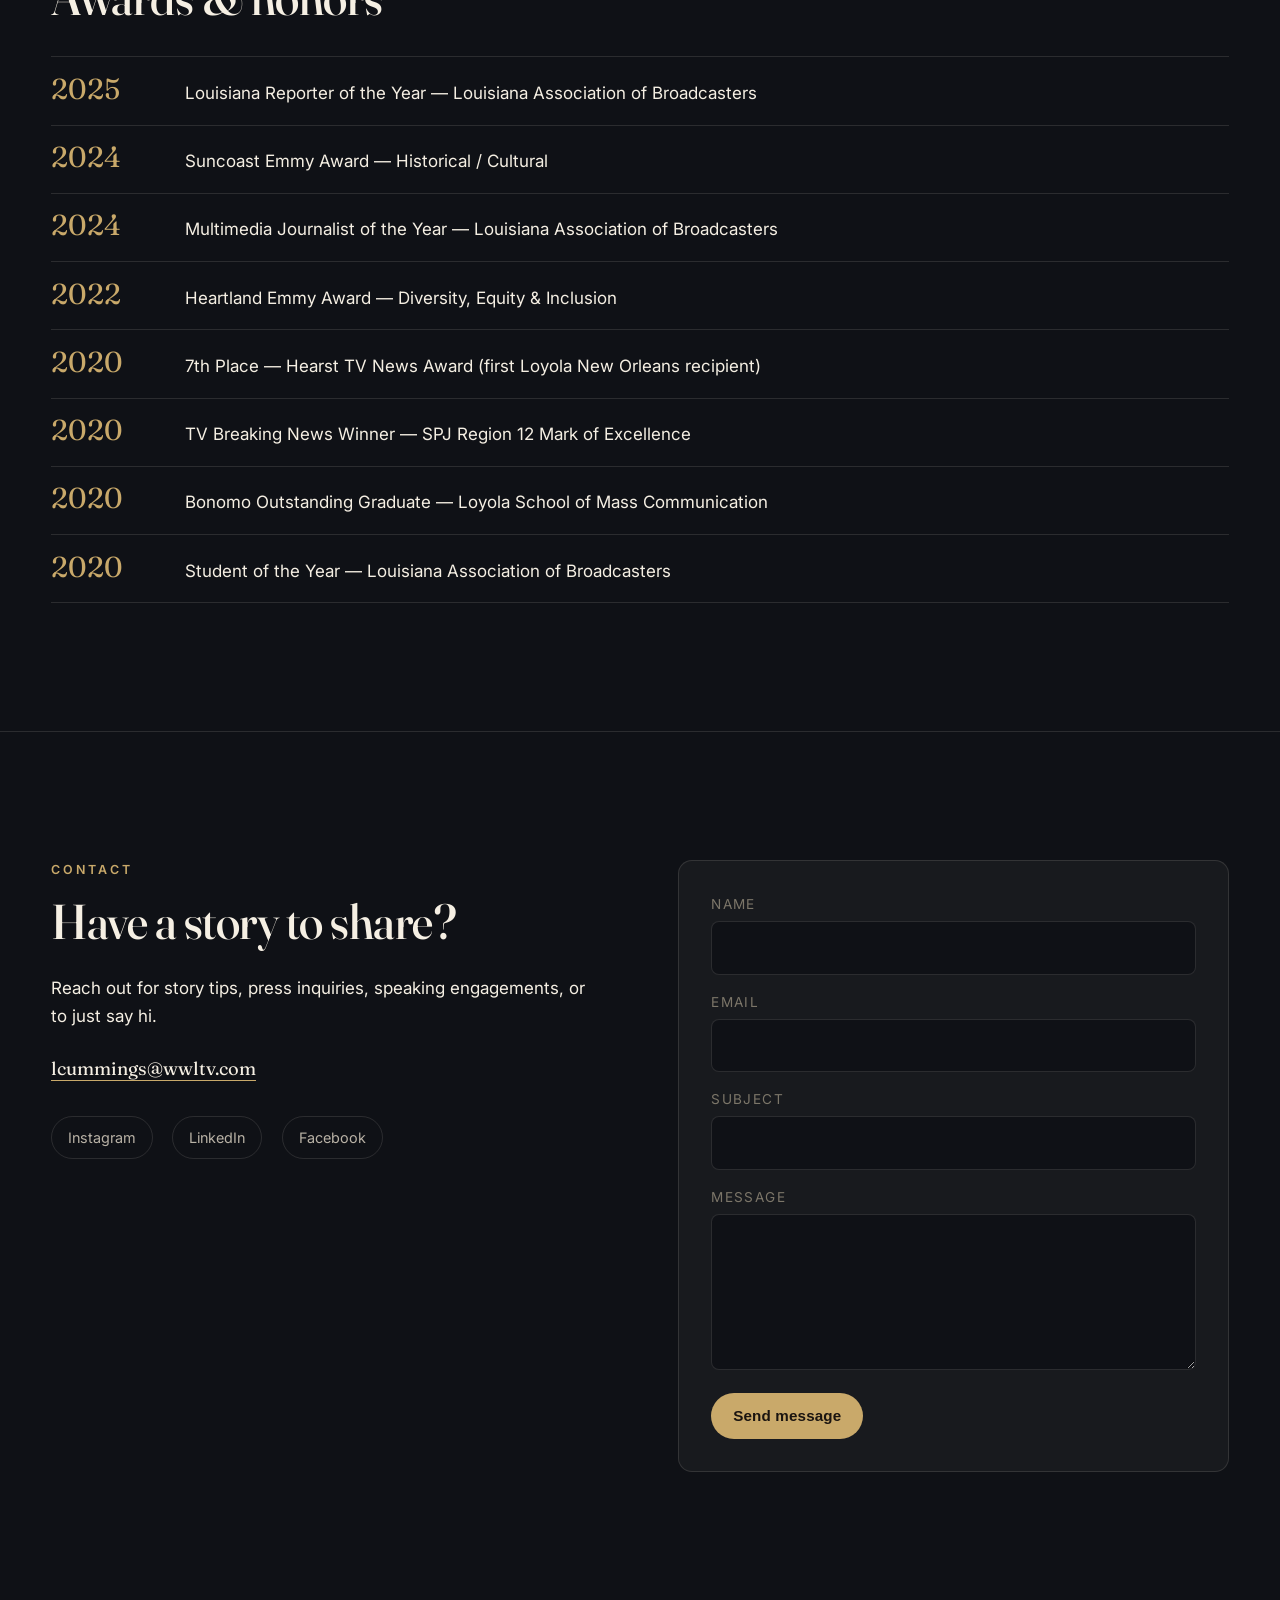
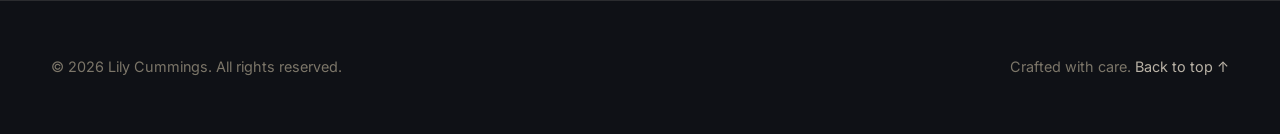
==== commit 314e5ce4: "Self-host portrait; add sitemap + robots; drop Squarespace preconnect - About portrait now served fr" ====
--- a/index.html
+++ b/index.html
@@ -23,7 +23,6 @@
   <meta property="og:image" content="https://lilycummings.net/assets/img/hero.jpg" />
   <meta name="twitter:card" content="summary_large_image" />
   <link rel="canonical" href="https://lilycummings.net/" />
-  <link rel="preconnect" href="https://images.squarespace-cdn.com" crossorigin />
   <link rel="preconnect" href="https://fonts.googleapis.com" />
   <link rel="preconnect" href="https://fonts.gstatic.com" crossorigin />
   <link href="https://fonts.googleapis.com/css2?family=Fraunces:opsz,wght@9..144,300;9..144,400;9..144,500;9..144,600;9..144,700&family=Inter:wght@300;400;500;600;700&display=swap" rel="stylesheet" />
@@ -109,7 +108,7 @@
     <section id="about" class="section section--about">
       <div class="wrap grid-2">
         <div class="about__portrait">
-          <img src="https://images.squarespace-cdn.com/content/v1/5a75201ca8b2b09456807637/1647366698875-Y4DX6GKBU7SJWCOM5W9X/CDB02550.jpg?format=1500w" alt="Lily Cummings, multimedia journalist" loading="lazy" />
+          <img src="assets/img/portrait.webp" width="1249" height="1666" alt="Lily Cummings, multimedia journalist" loading="lazy" />
         </div>
         <div class="about__body">
           <p class="eyebrow">About</p>
--- a/assets/css/styles.css
+++ b/assets/css/styles.css
@@ -148,18 +148,18 @@
   background:linear-gradient(180deg, #10162b 0%, #1b2750 62%, #20305c 100%);
 }
 .hero__media img{
-  width:100%; height:100%; object-fit:cover; object-position:center 18%;
+  width:100%; height:100%; object-fit:cover; object-position:center 12%;
   filter:contrast(1.04) saturate(1.05);
   transform:translateY(var(--hero-drop)) scale(1.04); transform-origin:center top;
   animation: kenburns 18s ease-out both;
   will-change:transform;
 }
 @media (min-width: 1200px){
-  .hero__media img{ object-position:center 18%; }
+  .hero__media img{ object-position:center 12%; }
 }
 @media (max-width: 700px){
   .hero__media{ --hero-drop: 0px; }
-  .hero__media img{ object-position:center 10%; }
+  .hero__media img{ object-position:center 7%; }
 }
 @media (prefers-reduced-motion: reduce){
   .hero__media img{ animation:none; transform:translateY(var(--hero-drop)) scale(1.04); }
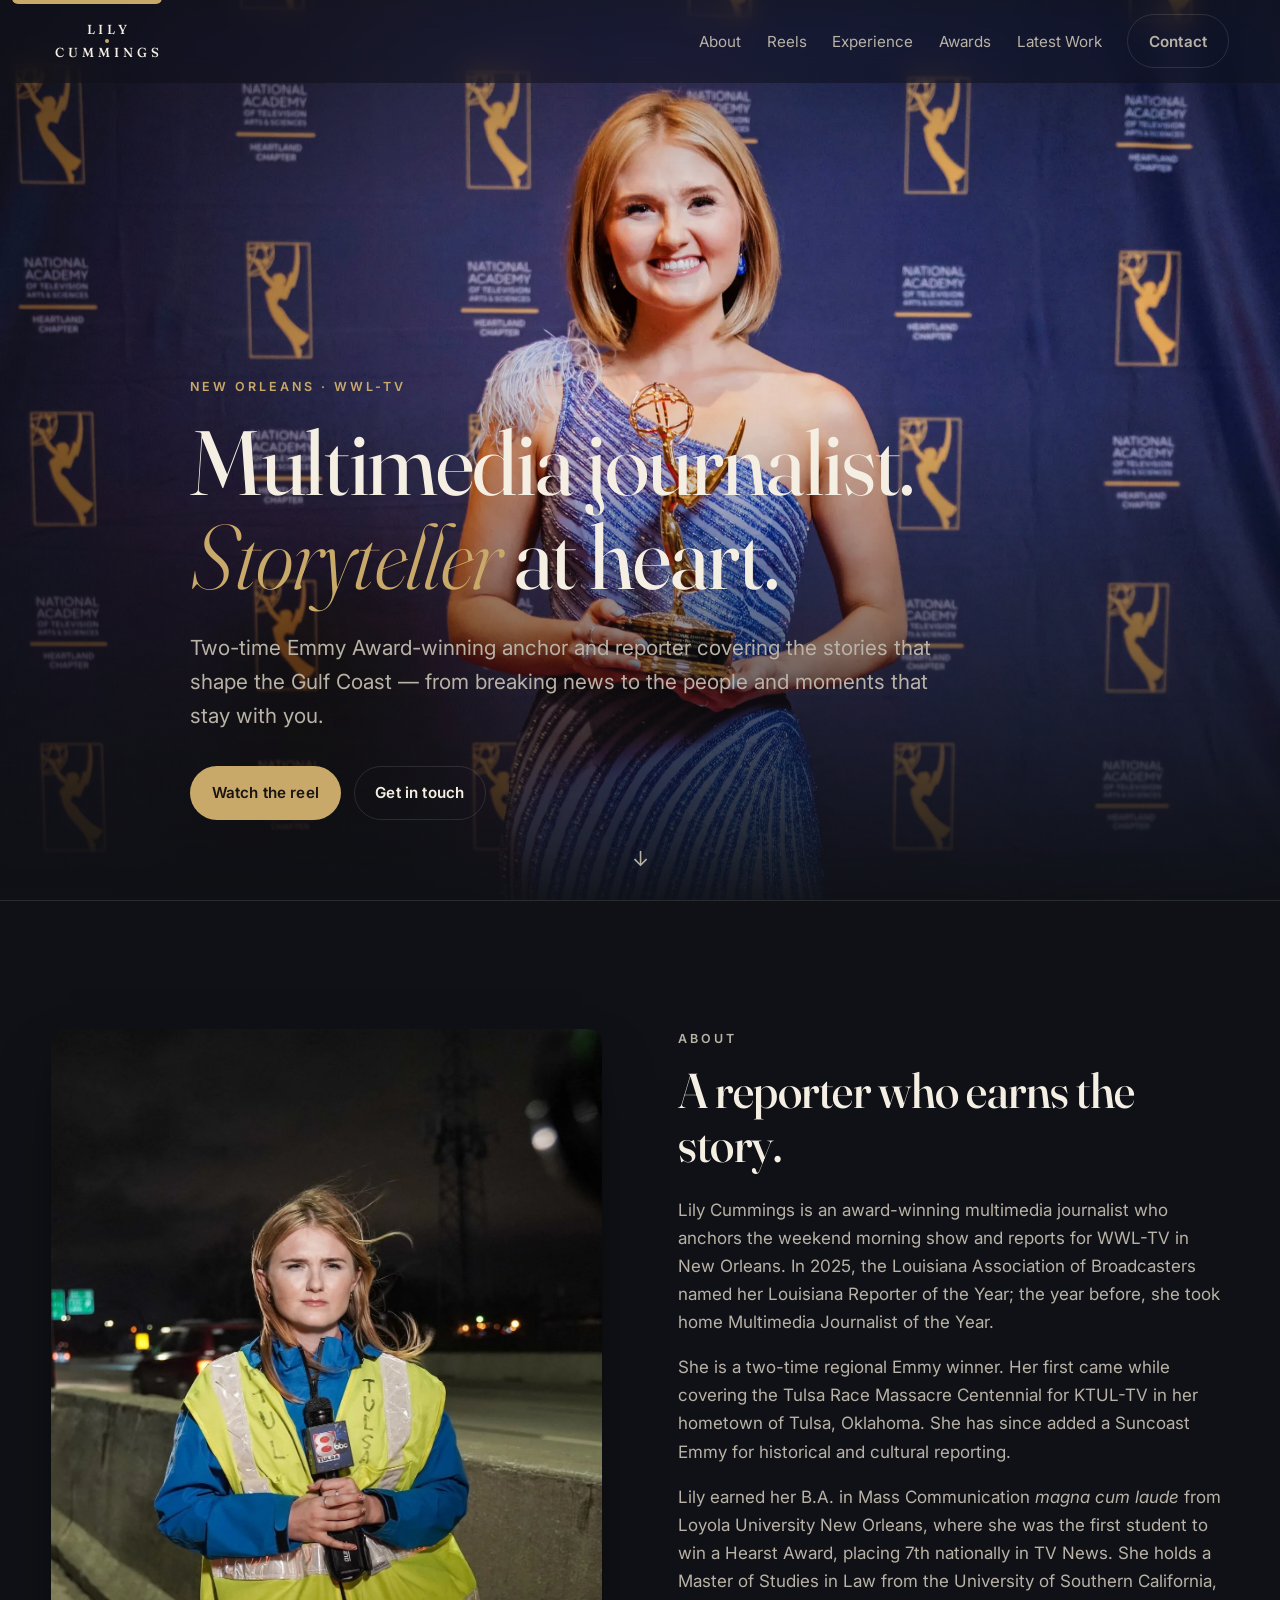
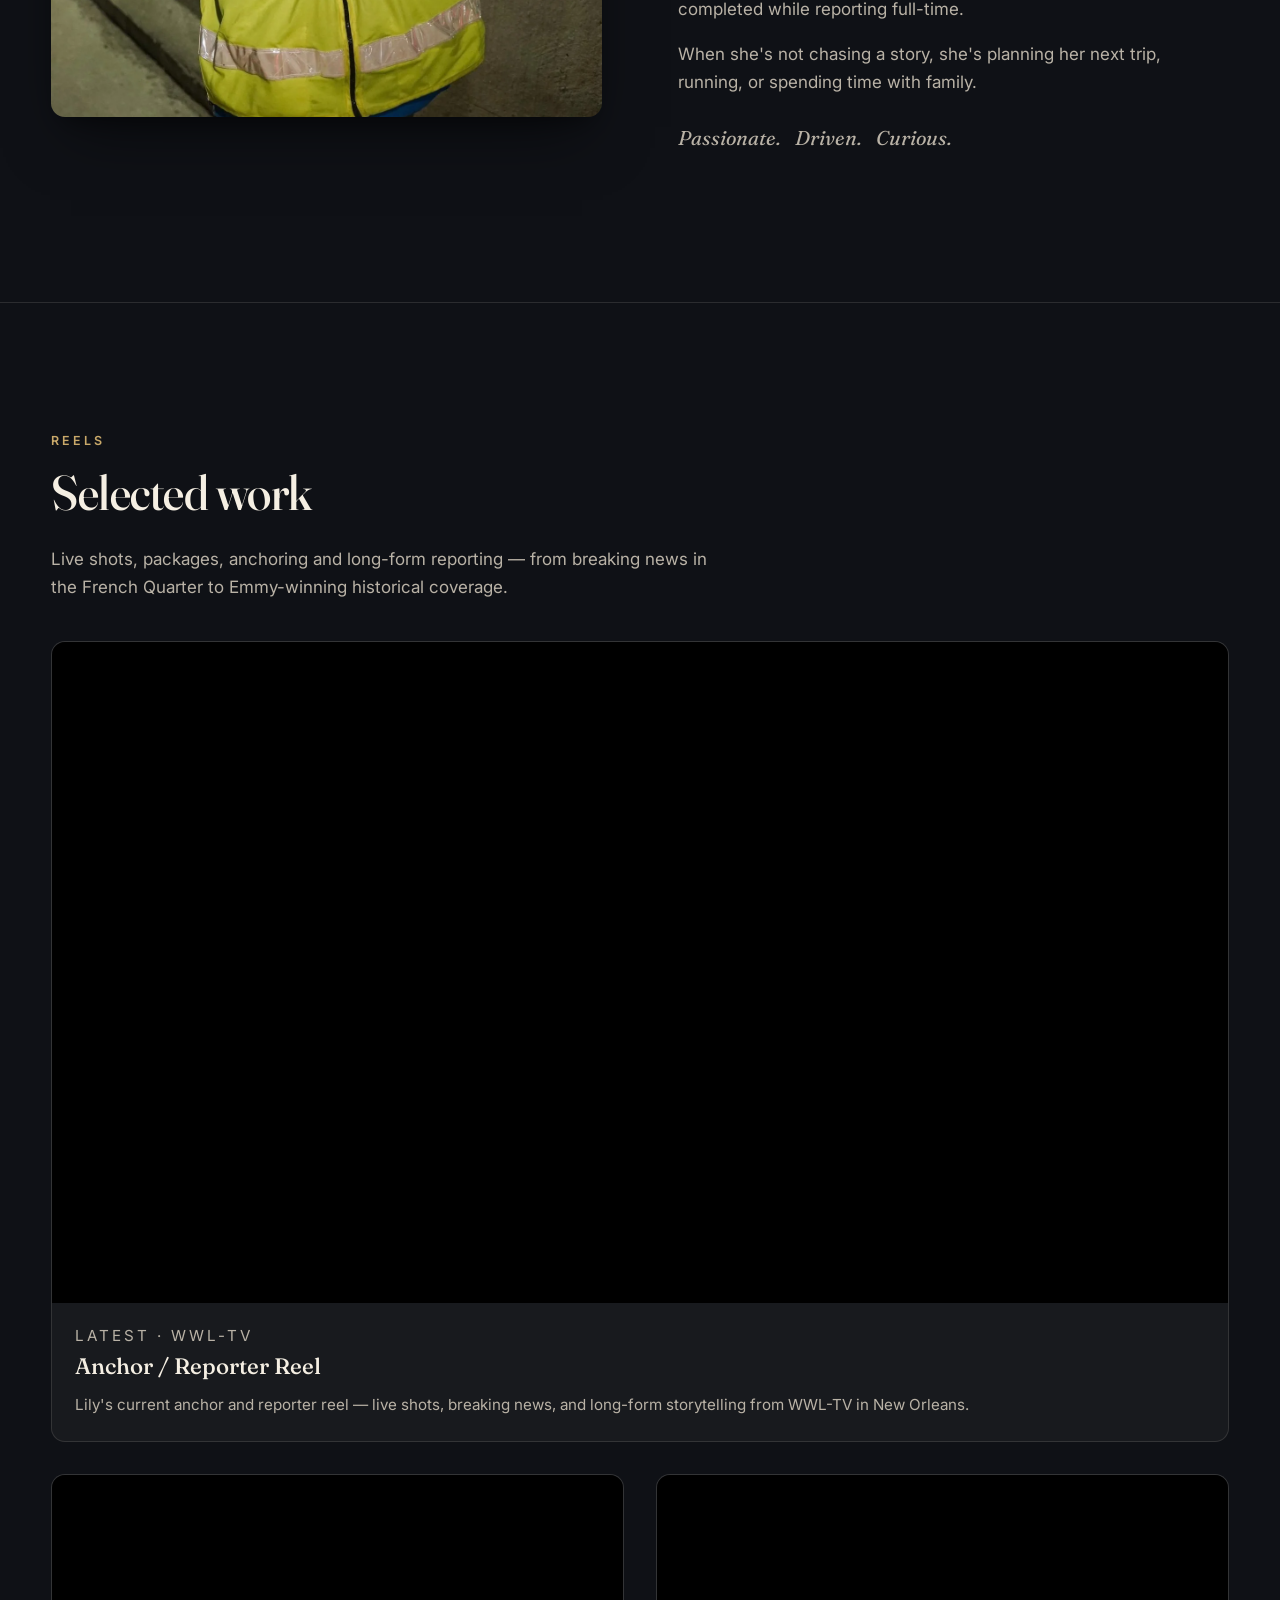
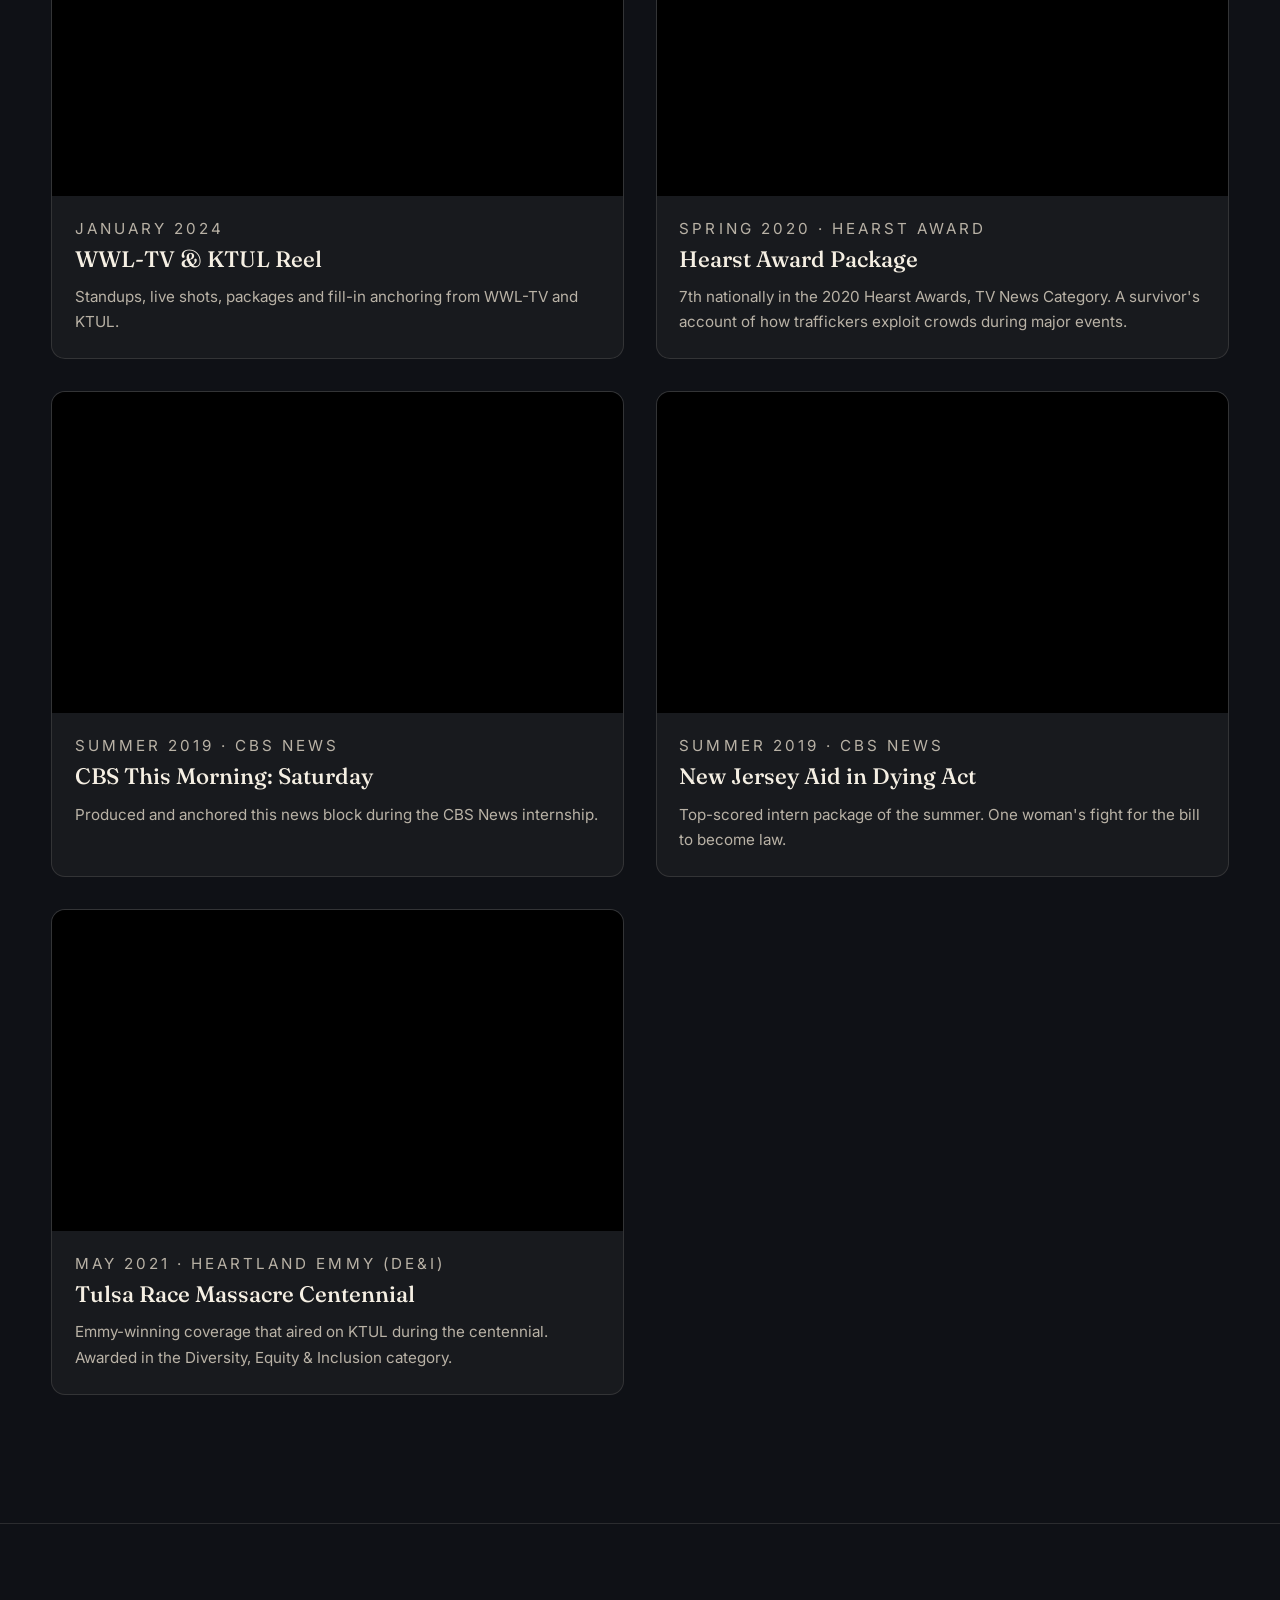
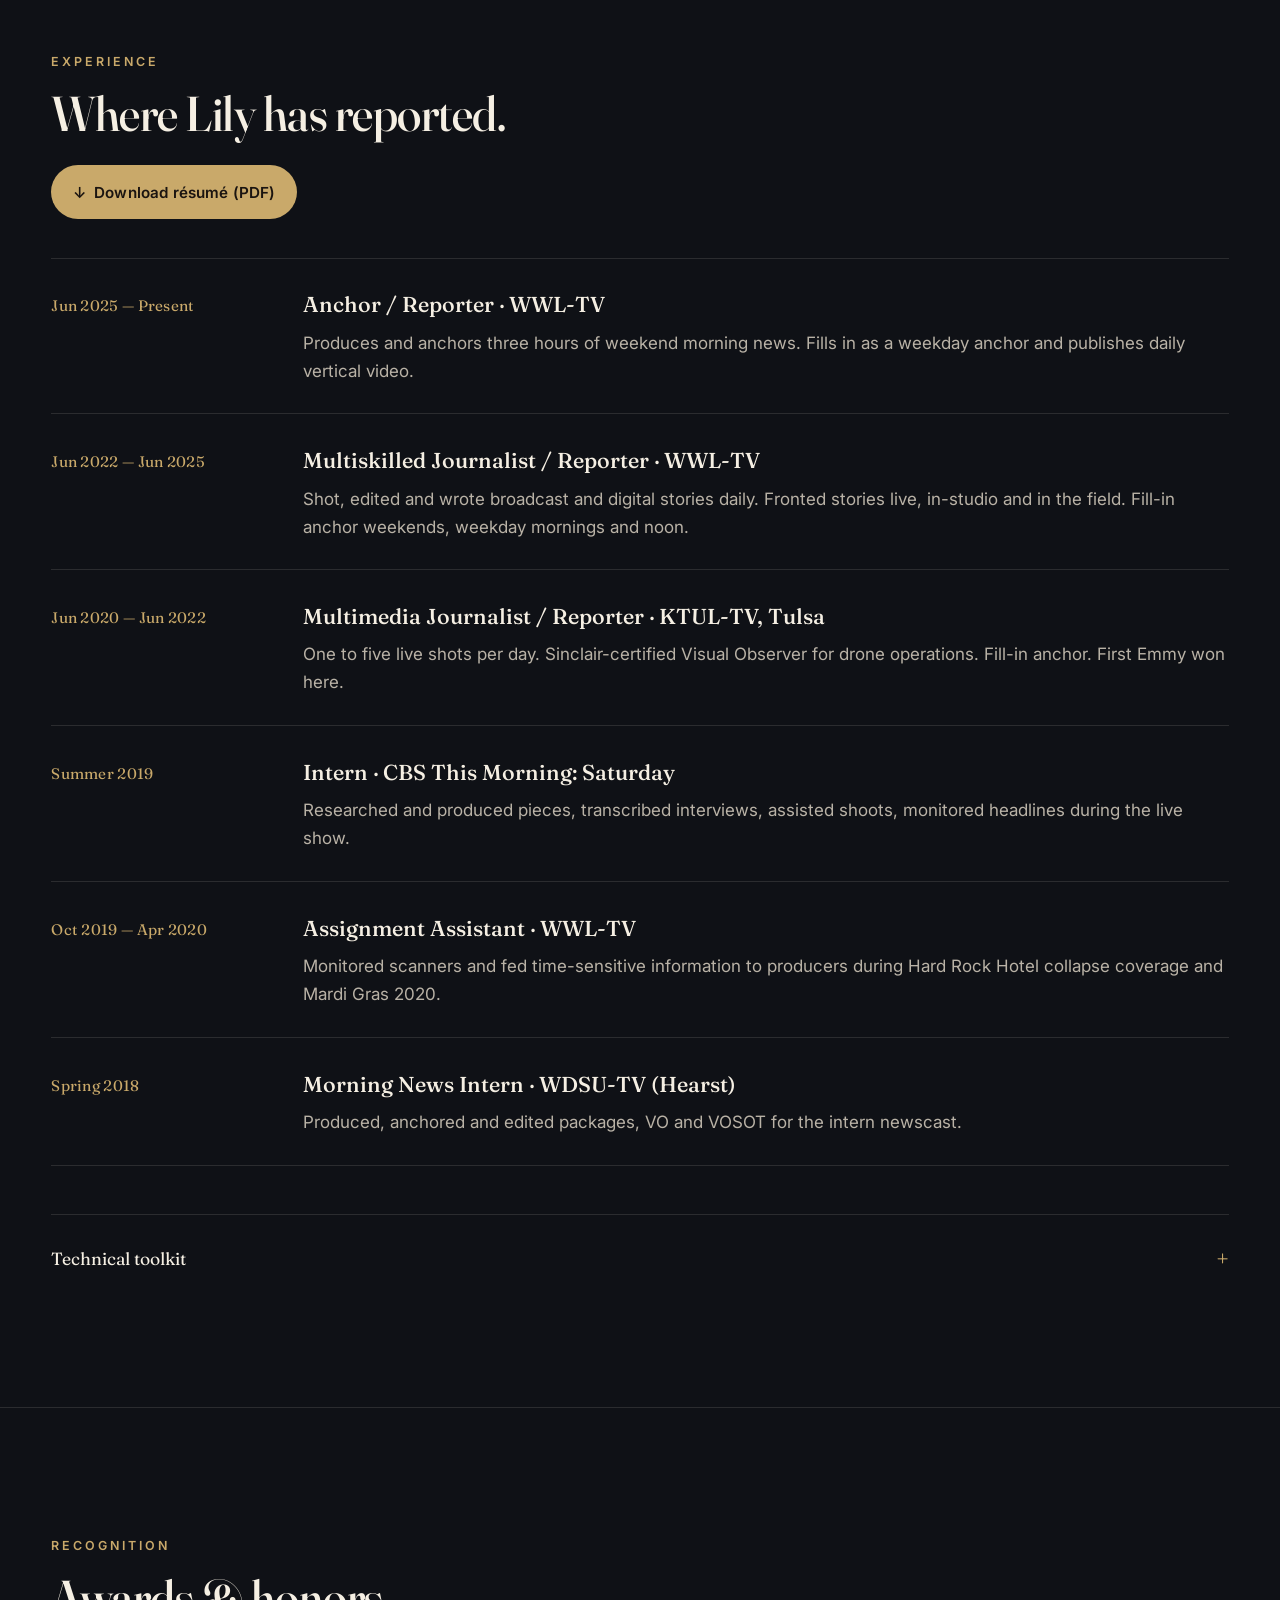
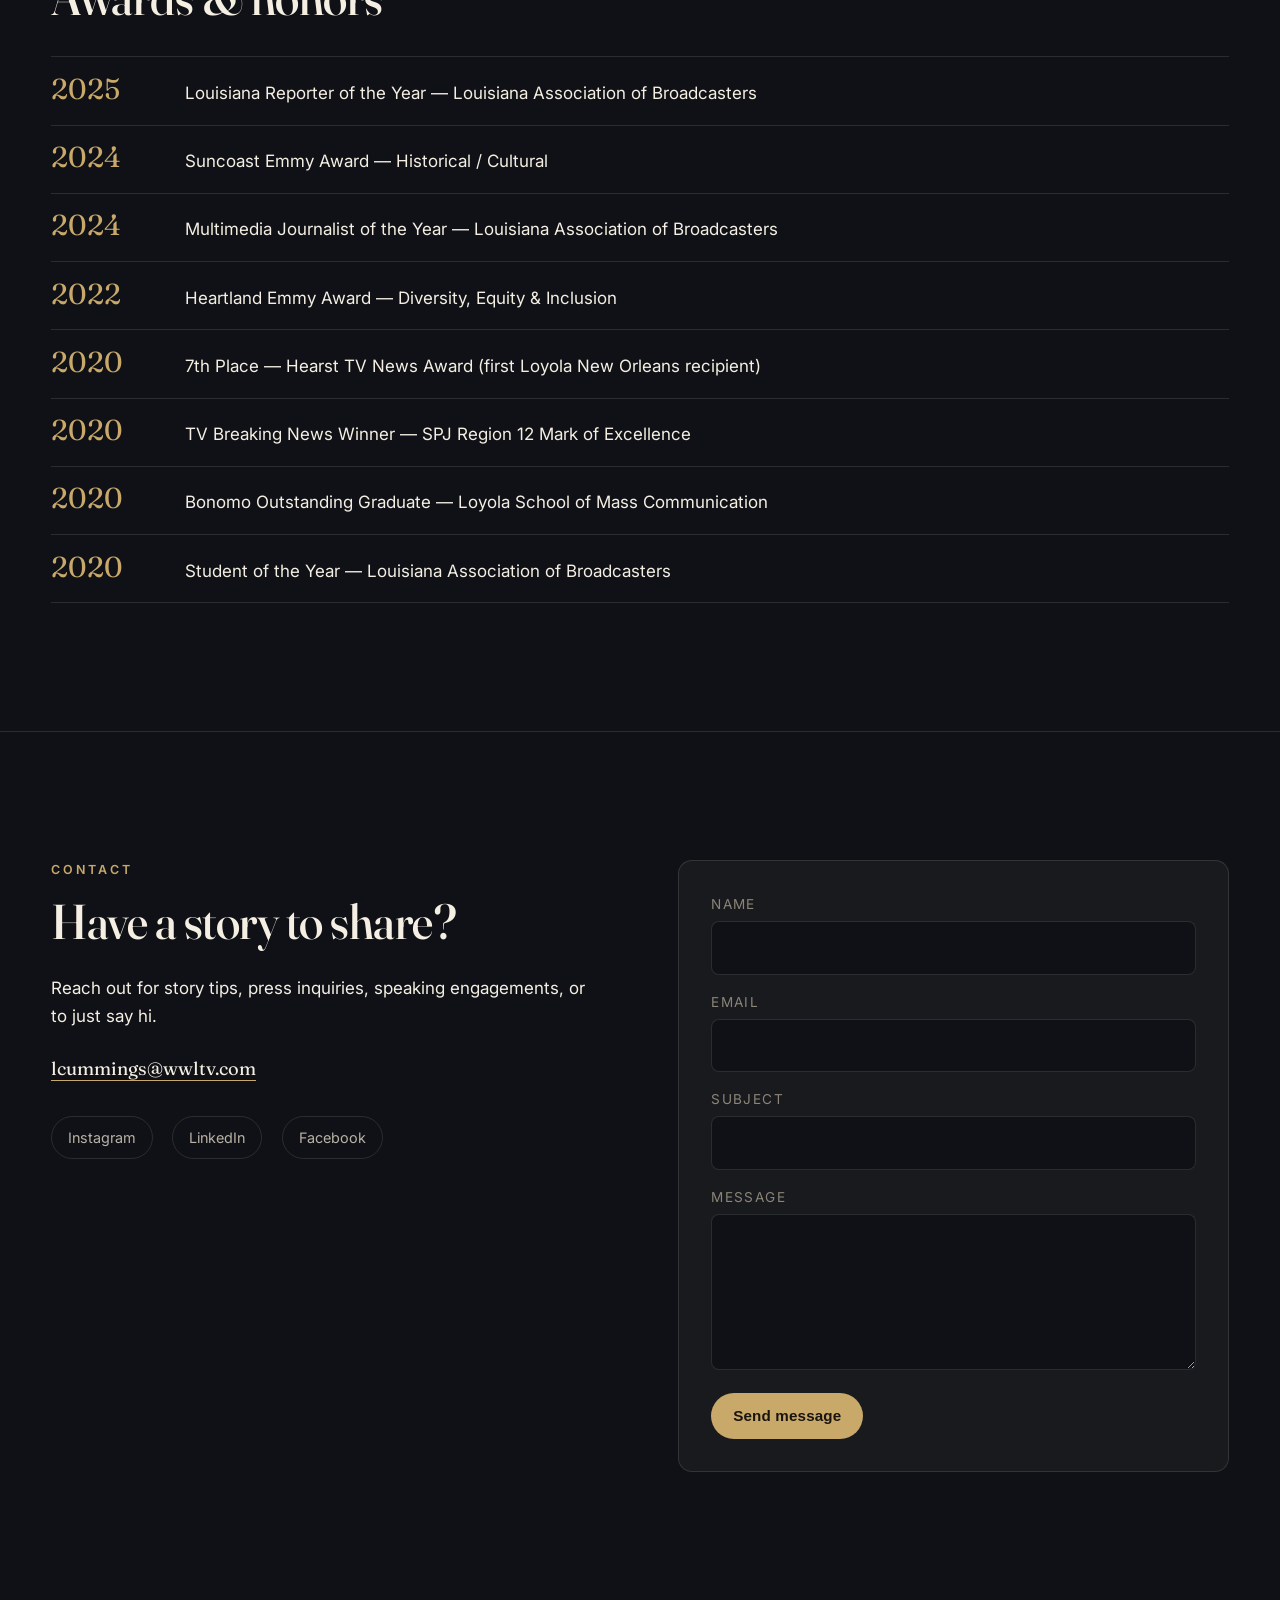
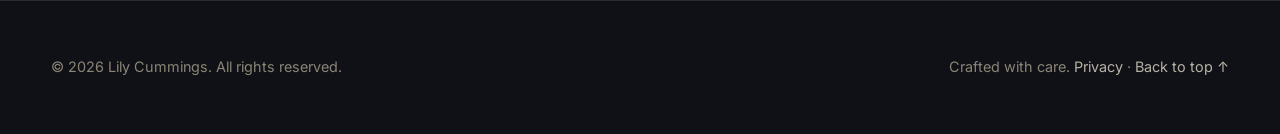
==== commit b10b3548: "Add privacy page + footer links, fix muted contrast and field focus Note: the contact form still pos" ====
--- a/index.html
+++ b/index.html
@@ -332,7 +332,7 @@
   <footer class="footer">
     <div class="wrap footer__wrap">
       <p>&copy; <span id="year"></span> Lily Cummings. All rights reserved.</p>
-      <p class="footer__meta">Crafted with care. <a href="#top">Back to top ↑</a></p>
+      <p class="footer__meta">Crafted with care. <a href="/privacy">Privacy</a> &middot; <a href="#top">Back to top ↑</a></p>
     </div>
   </footer>
 
--- a/assets/css/styles.css
+++ b/assets/css/styles.css
@@ -8,7 +8,7 @@
   --bg-elev: #15181f;
   --ink: #f5efe3;
   --ink-dim: #b9b2a6;
-  --ink-muted: #7c7669;
+  --ink-muted: #8b8577;
   --accent: #c9a96a;          /* warm editorial gold */
   --accent-ink: #1a1410;
   --line: rgba(245,239,227,.12);
@@ -293,7 +293,7 @@
   padding:.8rem 1rem; border-radius:8px; font:inherit; font-size:.98rem;
   transition:border-color .2s var(--ease);
 }
-.field input:focus, .field textarea:focus{ border-color:var(--accent); outline:none; }
+.field input:focus, .field textarea:focus{ border-color:var(--accent); }
 .field textarea{ resize:vertical; min-height:120px; }
 .contact-form .btn{ justify-self:start; margin-top:.4rem; }
 
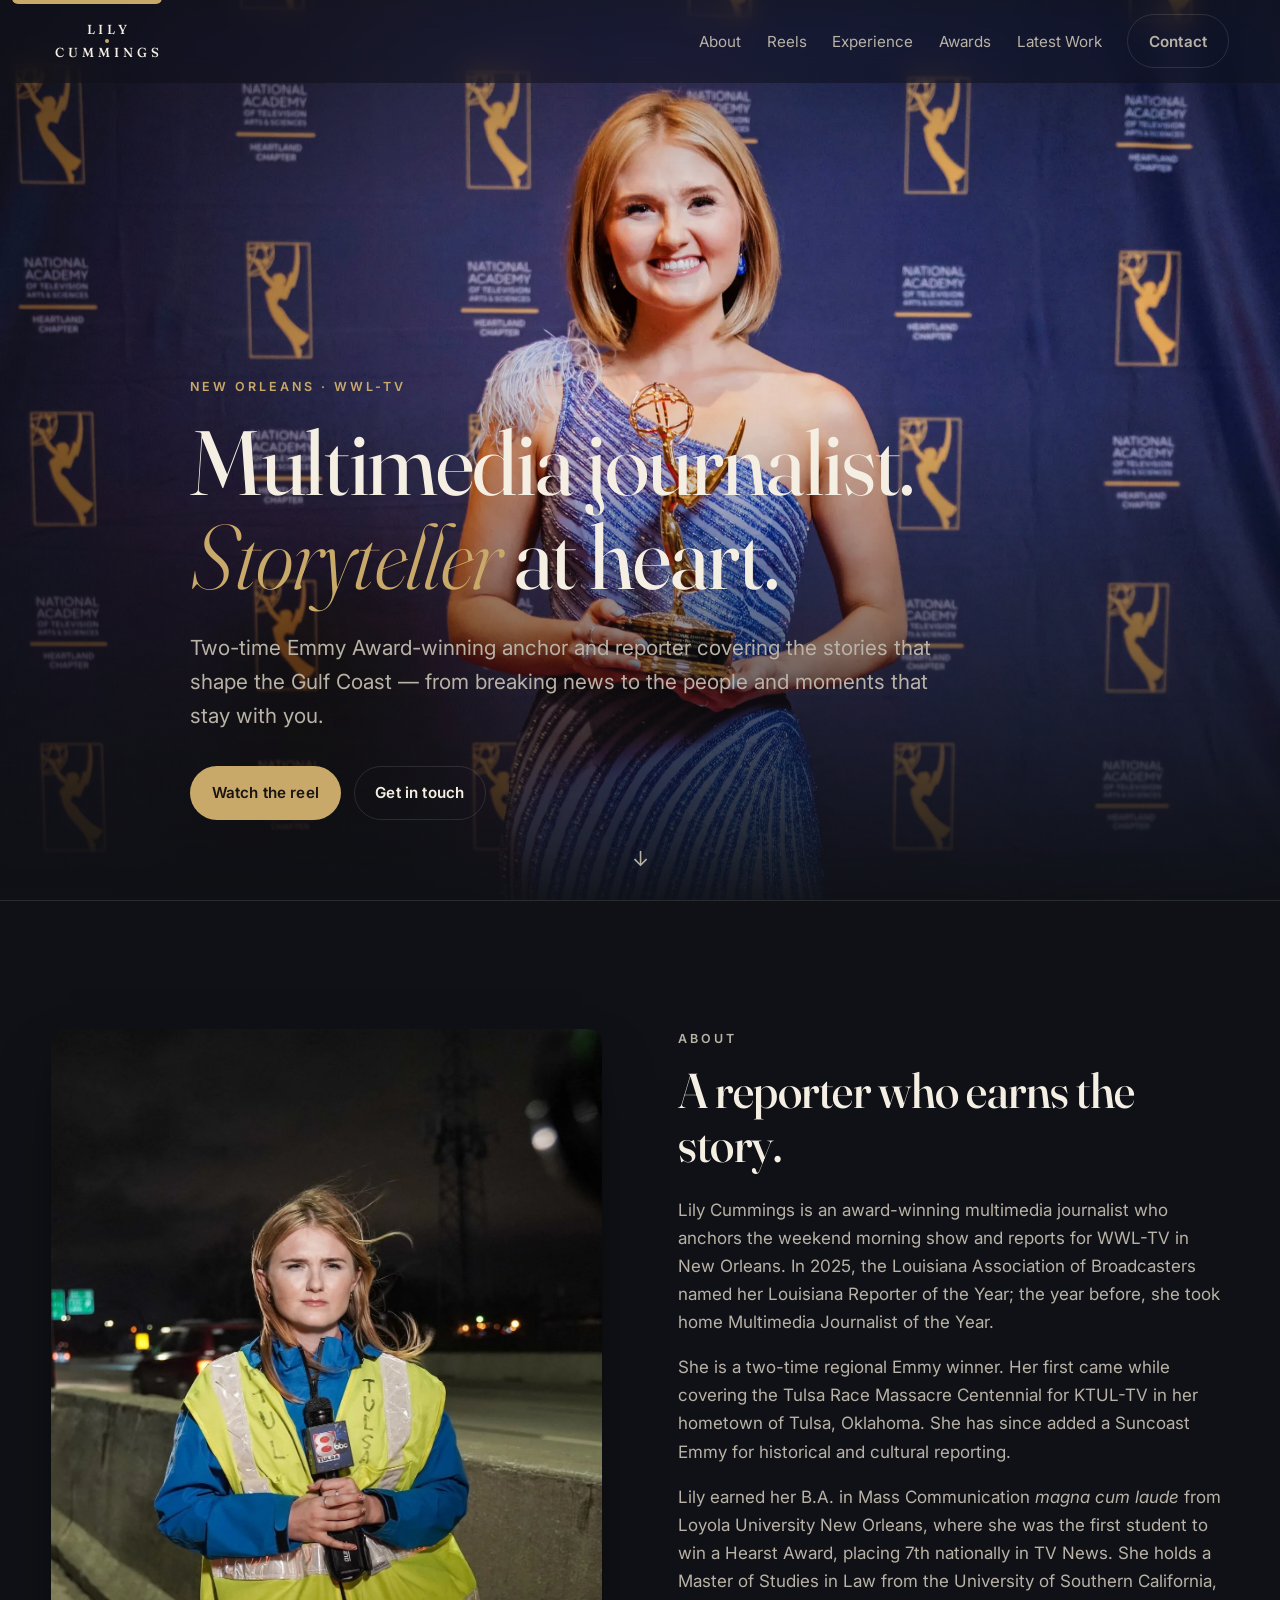
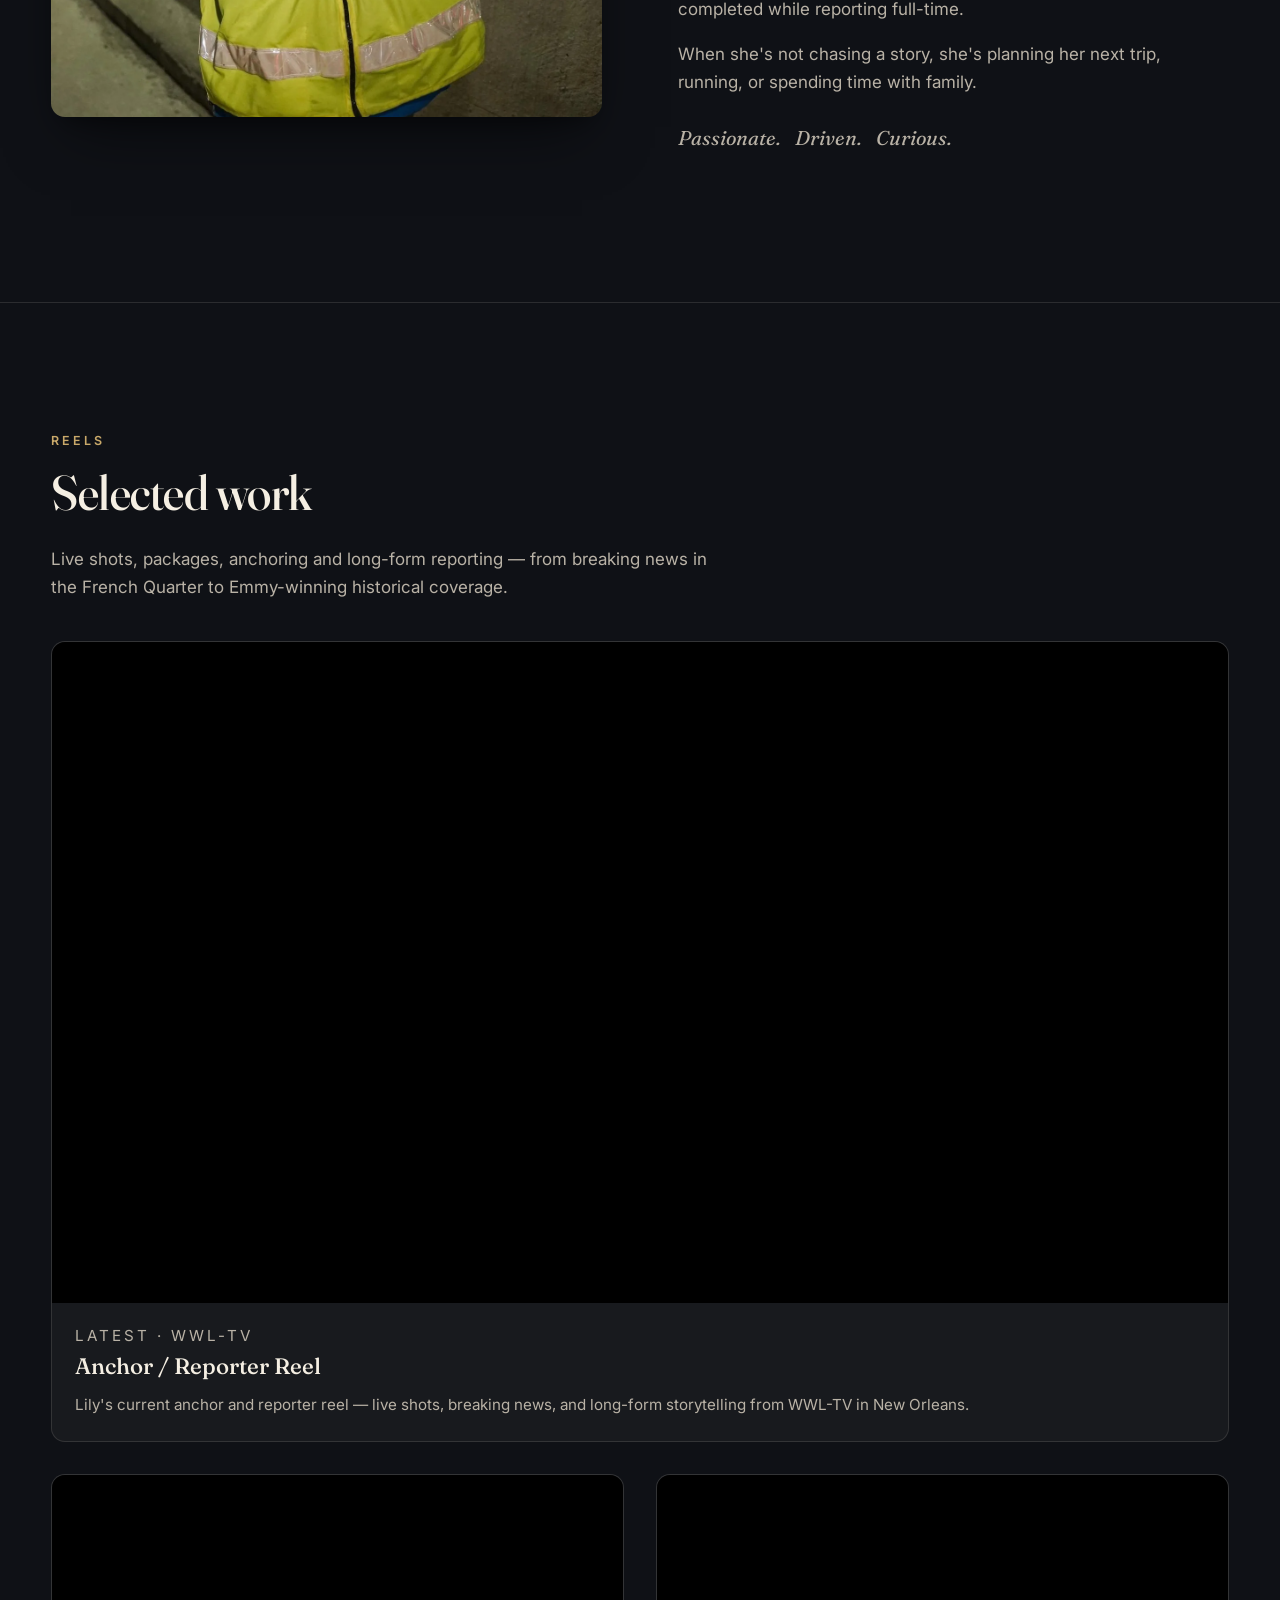
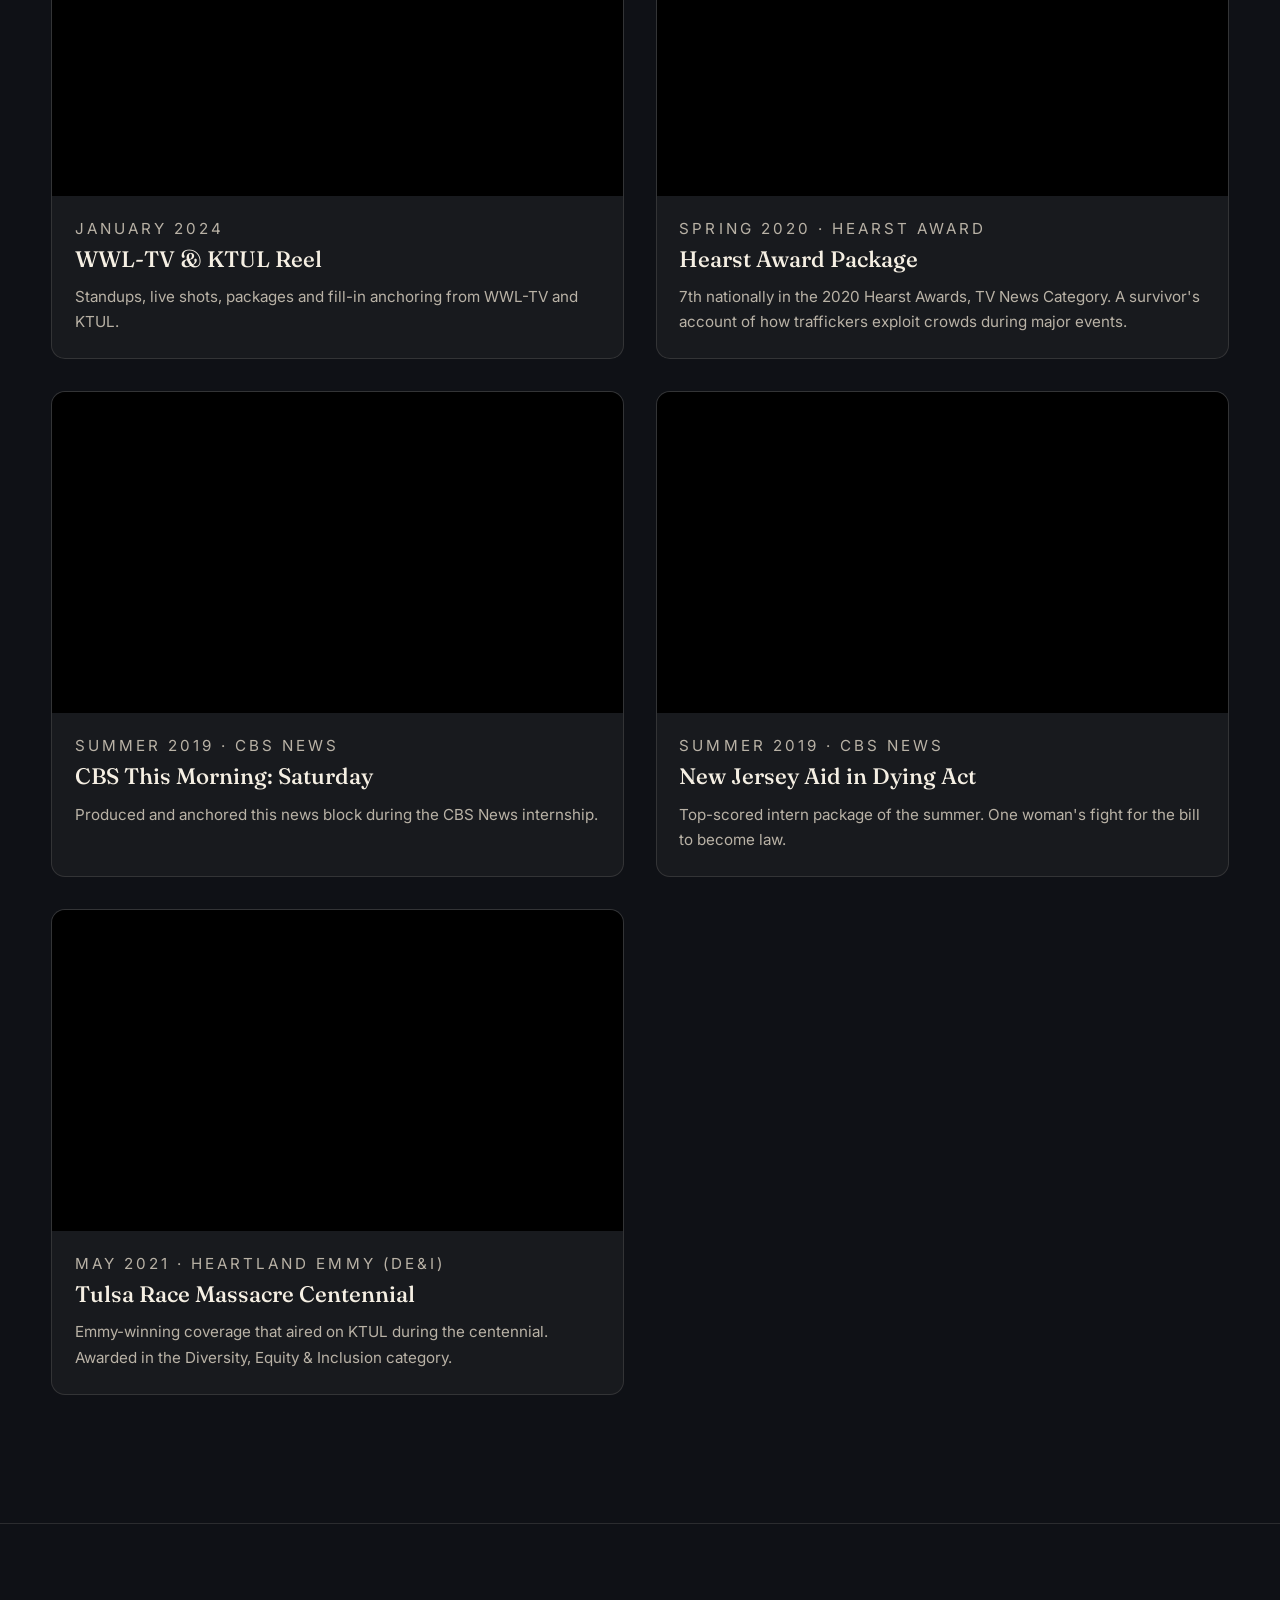
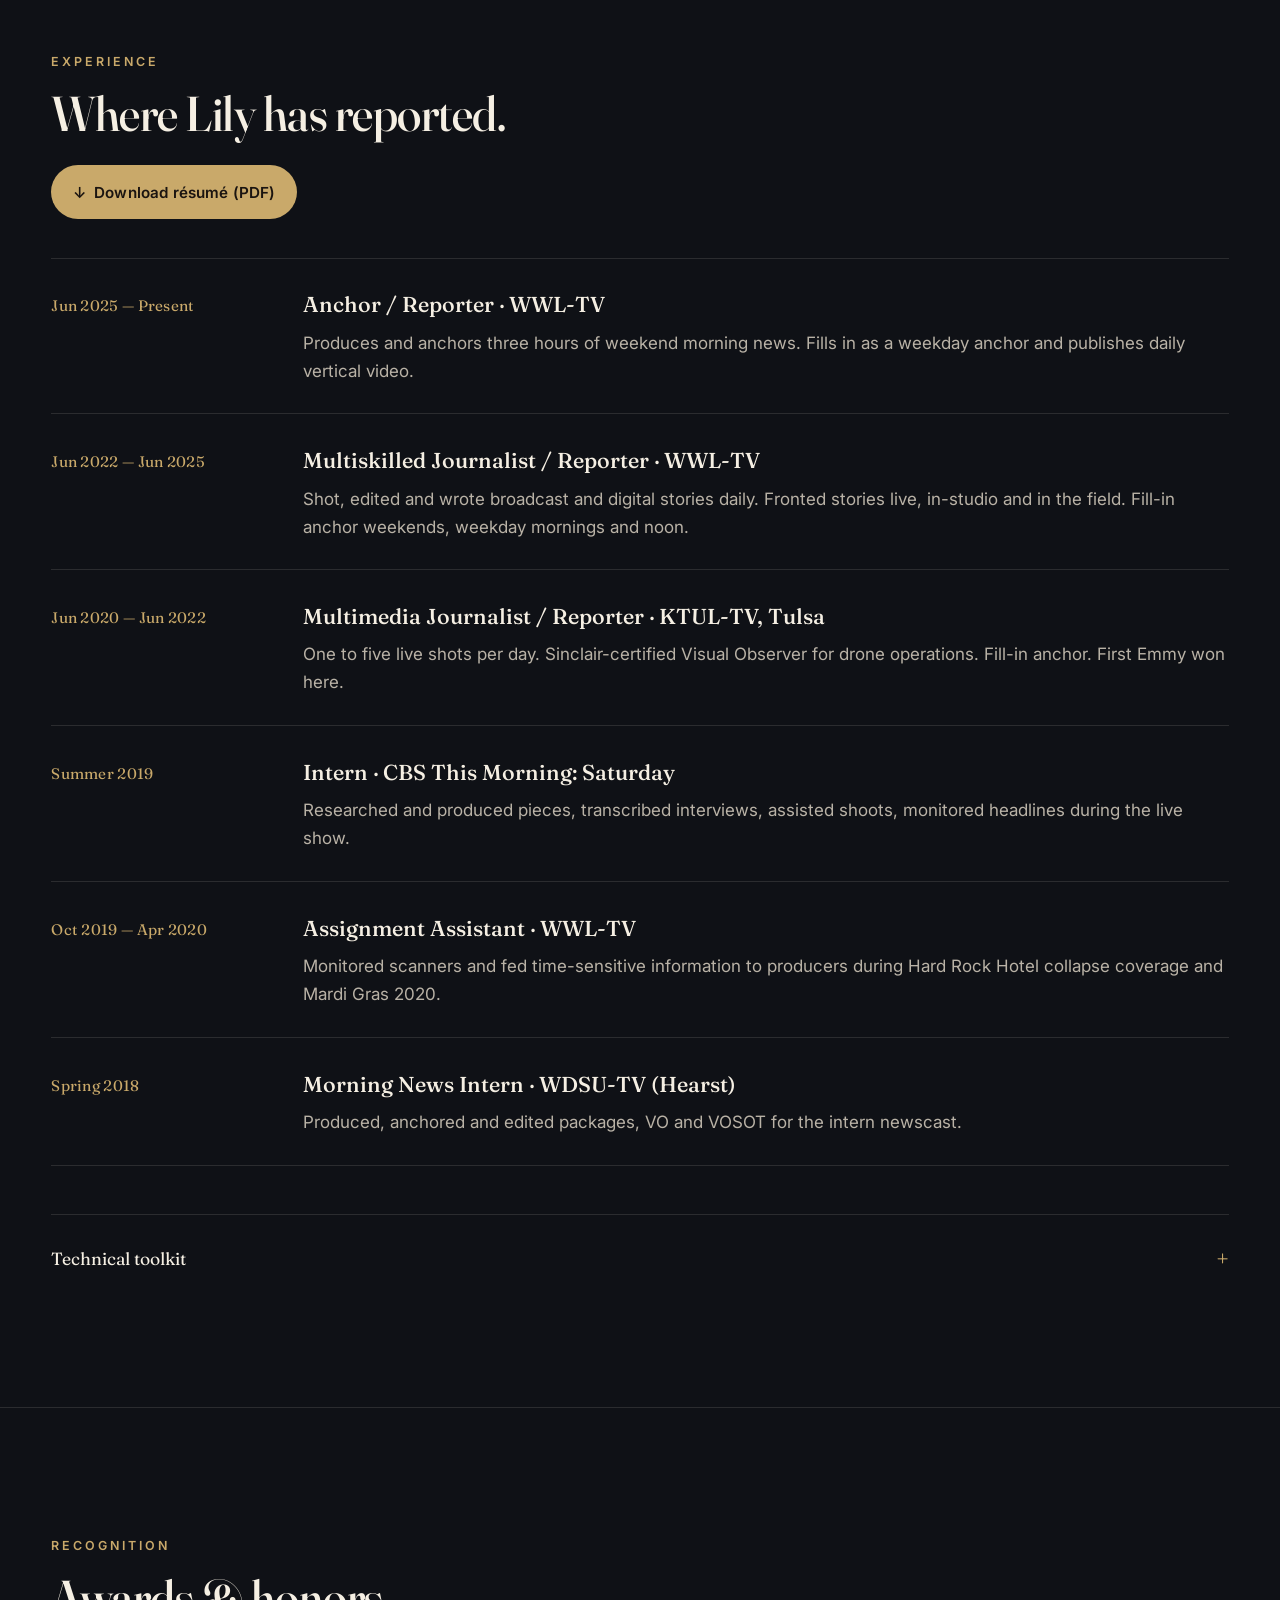
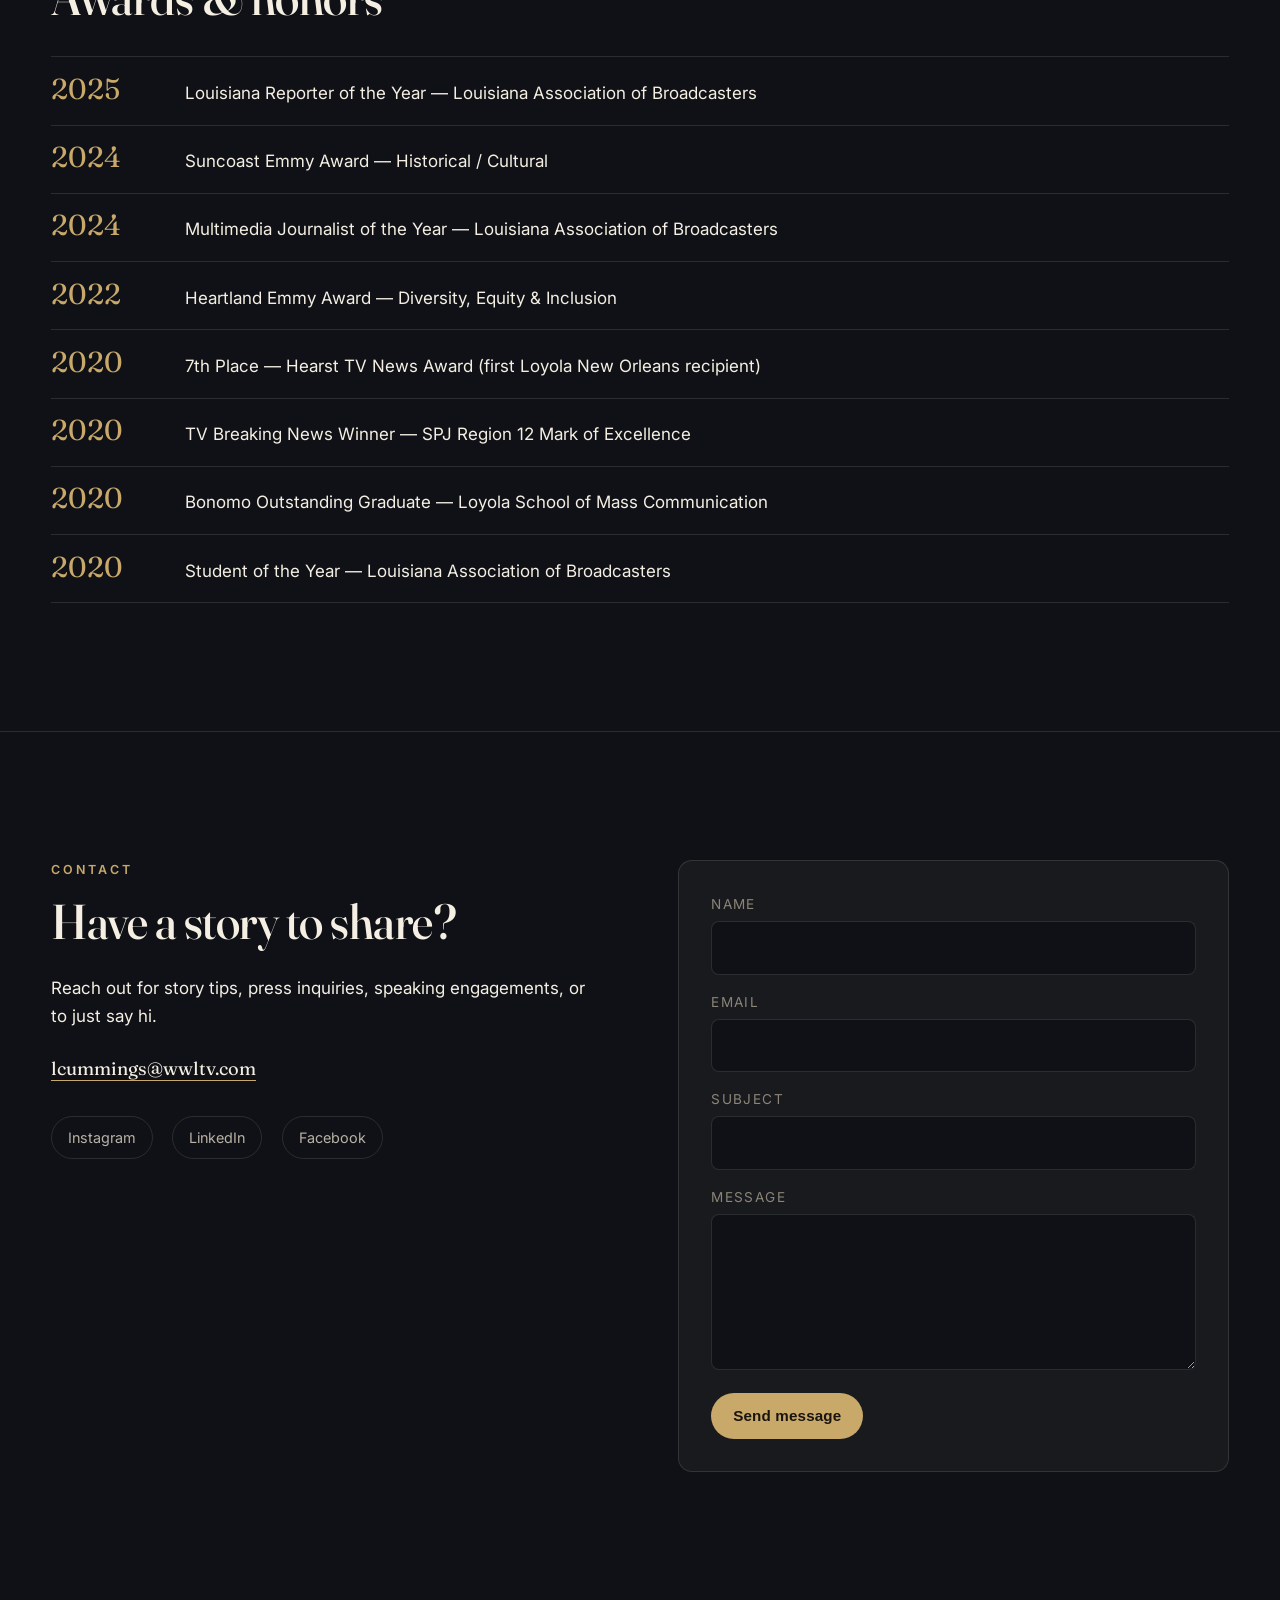
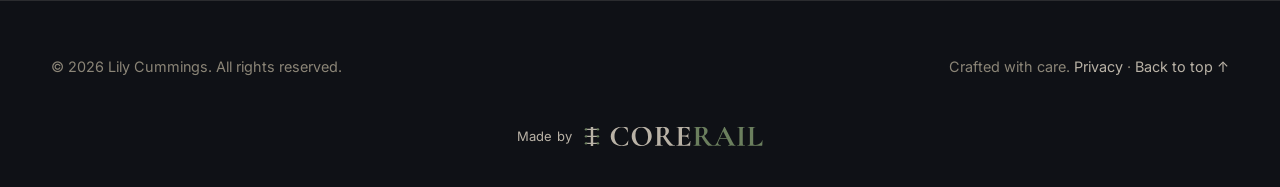
==== commit 8c03e169: "Add the Made by CoreRail credit to the footer Every page footer now carries the CoreRail lockup line" ====
--- a/index.html
+++ b/index.html
@@ -334,6 +334,7 @@
       <p>&copy; <span id="year"></span> Lily Cummings. All rights reserved.</p>
       <p class="footer__meta">Crafted with care. <a href="/privacy">Privacy</a> &middot; <a href="#top">Back to top ↑</a></p>
     </div>
+    <div class="corerail-credit"><a class="corerail-badge" href="https://creativecorerail.com" target="_blank" rel="noopener"><span class="corerail-badge__label">Made by</span><svg class="corerail-badge__art" viewBox="0 0 978.4 100" xmlns="http://www.w3.org/2000/svg" role="img" aria-label="CoreRail" focusable="false"><g transform="translate(0 -14) scale(1.06667)"><rect x="54" y="10" width="12" height="100" rx="2" fill="currentColor"/><rect x="30" y="22" width="60" height="6" rx="1.5" fill="currentColor"/><rect x="30" y="57" width="60" height="6" rx="1.5" fill="currentColor"/><rect x="30" y="92" width="60" height="6" rx="1.5" fill="currentColor"/><circle cx="30" cy="25" r="6" fill="#6B7F5E"/><circle cx="30" cy="60" r="6" fill="#6B7F5E"/><circle cx="30" cy="95" r="6" fill="#6B7F5E"/><circle cx="90" cy="25" r="6" fill="#6B7F5E"/><circle cx="90" cy="60" r="6" fill="#6B7F5E"/><circle cx="90" cy="95" r="6" fill="#6B7F5E"/></g><g transform="translate(156.3 0)"><g transform="translate(0 100) scale(0.16 -0.16)"><path fill="currentColor" d="M427 636Q457 636 489.5 633Q522 630 551 624Q580 618 600 609Q609 606 611.5 601.5Q614 597 615 586L628 447Q628 444 623 443Q618 442 616 446Q588 527 536.5 571Q485 615 411 615Q343 615 289.5 578.5Q236 542 205.5 475Q175 408 175 315Q175 245 193 188.5Q211 132 244 92Q277 52 322 30.5Q367 9 421 9Q492 9 538.5 47.5Q585 86 626 170Q628 173 632.5 172Q637 171 637 168L622 44Q621 32 618.5 28.5Q616 25 607 21Q559 4 511.5 -4Q464 -12 421 -12Q313 -12 229 28.5Q145 69 97 141.5Q49 214 49 308Q49 380 77.5 440.5Q106 501 157.5 544.5Q209 588 278 612Q347 636 427 636Z M1067 -12Q995 -12 936.5 13.5Q878 39 836.5 84Q795 129 772.5 187.5Q750 246 750 312Q750 393 781.5 454Q813 515 865 555.5Q917 596 979 616Q1041 636 1102 636Q1176 636 1234.5 609.5Q1293 583 1334 538Q1375 493 1396.5 436Q1418 379 1418 319Q1418 249 1390 189Q1362 129 1313.5 84Q1265 39 1201.5 13.5Q1138 -12 1067 -12ZM1100 13Q1156 13 1200 45Q1244 77 1269.5 139Q1295 201 1295 290Q1295 382 1267 454Q1239 526 1187 567.5Q1135 609 1062 609Q971 609 922 540Q873 471 873 349Q873 276 890 214.5Q907 153 937.5 107.5Q968 62 1009.5 37.5Q1051 13 1100 13Z M2017 0Q2002 0 1968.5 37.5Q1935 75 1888 146Q1841 217 1782 316L1874 344Q1954 223 2010.5 150Q2067 77 2111 44.5Q2155 12 2195 12Q2197 12 2197 6Q2197 0 2195 0Q2125 0 2081 0Q2037 0 2017 0ZM1802 628Q1894 628 1943.5 594.5Q1993 561 1993 501Q1993 442 1960 396.5Q1927 351 1875.5 326Q1824 301 1767 301Q1753 301 1738.5 301Q1724 301 1712 302V81Q1712 52 1717 37Q1722 22 1737 17Q1752 12 1783 12Q1785 12 1785 6Q1785 0 1783 0Q1757 0 1725 1Q1693 2 1655 2Q1619 2 1586.5 1Q1554 0 1528 0Q1525 0 1525 6Q1525 12 1528 12Q1559 12 1574 17Q1589 22 1594.5 37Q1600 52 1600 81V544Q1600 573 1595 587.5Q1590 602 1575 607.5Q1560 613 1529 613Q1527 613 1527 619Q1527 625 1529 625Q1555 625 1587 623.5Q1619 622 1655 622Q1688 622 1727.5 625Q1767 628 1802 628ZM1879 463Q1879 522 1867 553Q1855 584 1834 595.5Q1813 607 1786 607Q1746 607 1729 592Q1712 577 1712 542V330Q1726 328 1742 327Q1758 326 1770 326Q1829 326 1854 358.5Q1879 391 1879 463Z M2688 0H2246Q2243 0 2243 6Q2243 12 2246 12Q2277 12 2292 17Q2307 22 2312 37Q2317 52 2317 81V544Q2317 573 2312 587.5Q2307 602 2292 607.5Q2277 613 2246 613Q2243 613 2243 619Q2243 625 2246 625H2670Q2680 625 2680 616L2682 483Q2682 481 2677 480Q2672 479 2670 482Q2654 541 2616 568.5Q2578 596 2516 596H2486Q2466 596 2453 590.5Q2440 585 2434 573Q2428 561 2428 543V85Q2428 66 2433 53Q2438 40 2448 34Q2458 28 2474 28H2507Q2585 28 2632 60Q2679 92 2701 159Q2702 162 2707.5 160.5Q2713 159 2713 157Q2709 128 2706 88.5Q2703 49 2703 15Q2703 0 2688 0ZM2632 223Q2632 264 2601 287.5Q2570 311 2510 311H2375V339H2511Q2570 339 2600.5 359.5Q2631 380 2631 415Q2631 418 2636.5 418Q2642 418 2642 415Q2642 382 2641.5 363.5Q2641 345 2641 325Q2641 300 2642.5 276Q2644 252 2644 223Q2644 221 2638 221Q2632 221 2632 223Z"/><path fill="#6B7F5E" d="M3307 0Q3292 0 3258.5 37.5Q3225 75 3178 146Q3131 217 3072 316L3164 344Q3244 223 3300.5 150Q3357 77 3401 44.5Q3445 12 3485 12Q3487 12 3487 6Q3487 0 3485 0Q3415 0 3371 0Q3327 0 3307 0ZM3092 628Q3184 628 3233.5 594.5Q3283 561 3283 501Q3283 442 3250 396.5Q3217 351 3165.5 326Q3114 301 3057 301Q3043 301 3028.5 301Q3014 301 3002 302V81Q3002 52 3007 37Q3012 22 3027 17Q3042 12 3073 12Q3075 12 3075 6Q3075 0 3073 0Q3047 0 3015 1Q2983 2 2945 2Q2909 2 2876.5 1Q2844 0 2818 0Q2815 0 2815 6Q2815 12 2818 12Q2849 12 2864 17Q2879 22 2884.5 37Q2890 52 2890 81V544Q2890 573 2885 587.5Q2880 602 2865 607.5Q2850 613 2819 613Q2817 613 2817 619Q2817 625 2819 625Q2845 625 2877 623.5Q2909 622 2945 622Q2978 622 3017.5 625Q3057 628 3092 628ZM3169 463Q3169 522 3157 553Q3145 584 3124 595.5Q3103 607 3076 607Q3036 607 3019 592Q3002 577 3002 542V330Q3016 328 3032 327Q3048 326 3060 326Q3119 326 3144 358.5Q3169 391 3169 463Z M3666 229 3681 257H3969L3976 229ZM4212 12Q4217 12 4217 6Q4217 0 4212 0Q4182 0 4149.5 2Q4117 4 4087 4Q4053 4 4028 2Q4003 0 3972 0Q3968 0 3968 6Q3968 12 3972 12Q4013 12 4019.5 28.5Q4026 45 4001 94L3798 495L3847 581L3648 142Q3621 82 3647 47Q3673 12 3729 12Q3734 12 3734 6Q3734 0 3729 0Q3699 0 3674 2Q3649 4 3611 4Q3572 4 3548.5 2Q3525 0 3491 0Q3487 0 3487 6Q3487 12 3491 12Q3518 12 3537.5 23.5Q3557 35 3576.5 65.5Q3596 96 3621 152L3838 629Q3839 632 3847 632.5Q3855 633 3856 629L4106 137Q4130 90 4147.5 62.5Q4165 35 4180.5 23.5Q4196 12 4212 12Z M4458 81Q4458 52 4463 37Q4468 22 4483 17Q4498 12 4529 12Q4532 12 4532 6Q4532 0 4529 0Q4502.7 0 4471 1Q4439.3 2 4401 2Q4364.6 2 4332 1Q4299.5 0 4273 0Q4271 0 4271 6Q4271 12 4273.4 12Q4303.8 12 4319.4 17Q4335 22 4340.5 37Q4346 52 4346 81V544Q4346 573 4340.7 587.5Q4335.5 602 4319.6 607.5Q4303.8 613 4273 613Q4271 613 4271 619Q4271 625 4273 625Q4299.5 625 4332 623.5Q4364.6 622 4401 622Q4439.3 622 4471.6 623.5Q4503.8 625 4529 625Q4532 625 4532 619Q4532 613 4529 613Q4498.7 613 4483.5 607Q4468.4 601 4463.2 586Q4458 571 4458 542Z M4806 543V85Q4806 60.5 4810 48.2Q4814 36 4826.4 32Q4838.8 28 4863 28H4897Q4975 28 5032 70Q5089 112 5108 182Q5109 185 5114 184Q5119 183 5119 180Q5116 147 5113 100.7Q5110 54.3 5110 15Q5110 0 5094.6 0H4623Q4621 0 4621 6Q4621 12 4623 12Q4653.7 12 4669.1 17Q4684.5 22 4689.7 37Q4695 52 4695 81V544Q4695 573 4689.7 587.5Q4684.5 602 4669.1 607.5Q4653.7 613 4623 613Q4621 613 4621 619Q4621 625 4623 625Q4647 625 4680.3 623.5Q4713.6 622 4749.6 622Q4788 622 4820 623.5Q4852 625 4877 625Q4880 625 4880 619Q4880 613 4877 613Q4846.7 613 4831.5 607.5Q4816.4 602 4811.2 587Q4806 572 4806 543Z"/></g></g></svg></a></div>
   </footer>
 
   <script src="assets/js/main.js" defer></script>
--- a/assets/css/styles.css
+++ b/assets/css/styles.css
@@ -390,3 +390,38 @@
 
 /* Résumé download button in Experience */
 .exp-actions{ margin:.4rem 0 2.4rem; }
+
+/* Made by CoreRail credit ---------------------------------------------- */
+.corerail-credit {
+  grid-column: 1 / -1;
+  width: 100%;
+  display: flex;
+  justify-content: center;
+  margin-top: 2rem;
+}
+.corerail-badge {
+  display: inline-flex;
+  align-items: center;
+  gap: 0.55em;
+  text-decoration: none;
+  color: inherit;
+}
+.corerail-badge:hover .corerail-badge__label,
+.corerail-badge:focus-visible .corerail-badge__label {
+  text-decoration: underline;
+  text-underline-offset: 3px;
+}
+.corerail-badge__label {
+  font-size: 0.8125rem;
+  letter-spacing: 0.01em;
+  white-space: nowrap;
+}
+.corerail-badge__art {
+  height: 1.3em;
+  width: auto;
+  flex-shrink: 0;
+  display: block;
+}
+
+.corerail-credit [fill="#6B7F5E"] { fill: var(--corerail-sage, #6B7F5E); }
+/* ---------------------------------------------------------------------- */
